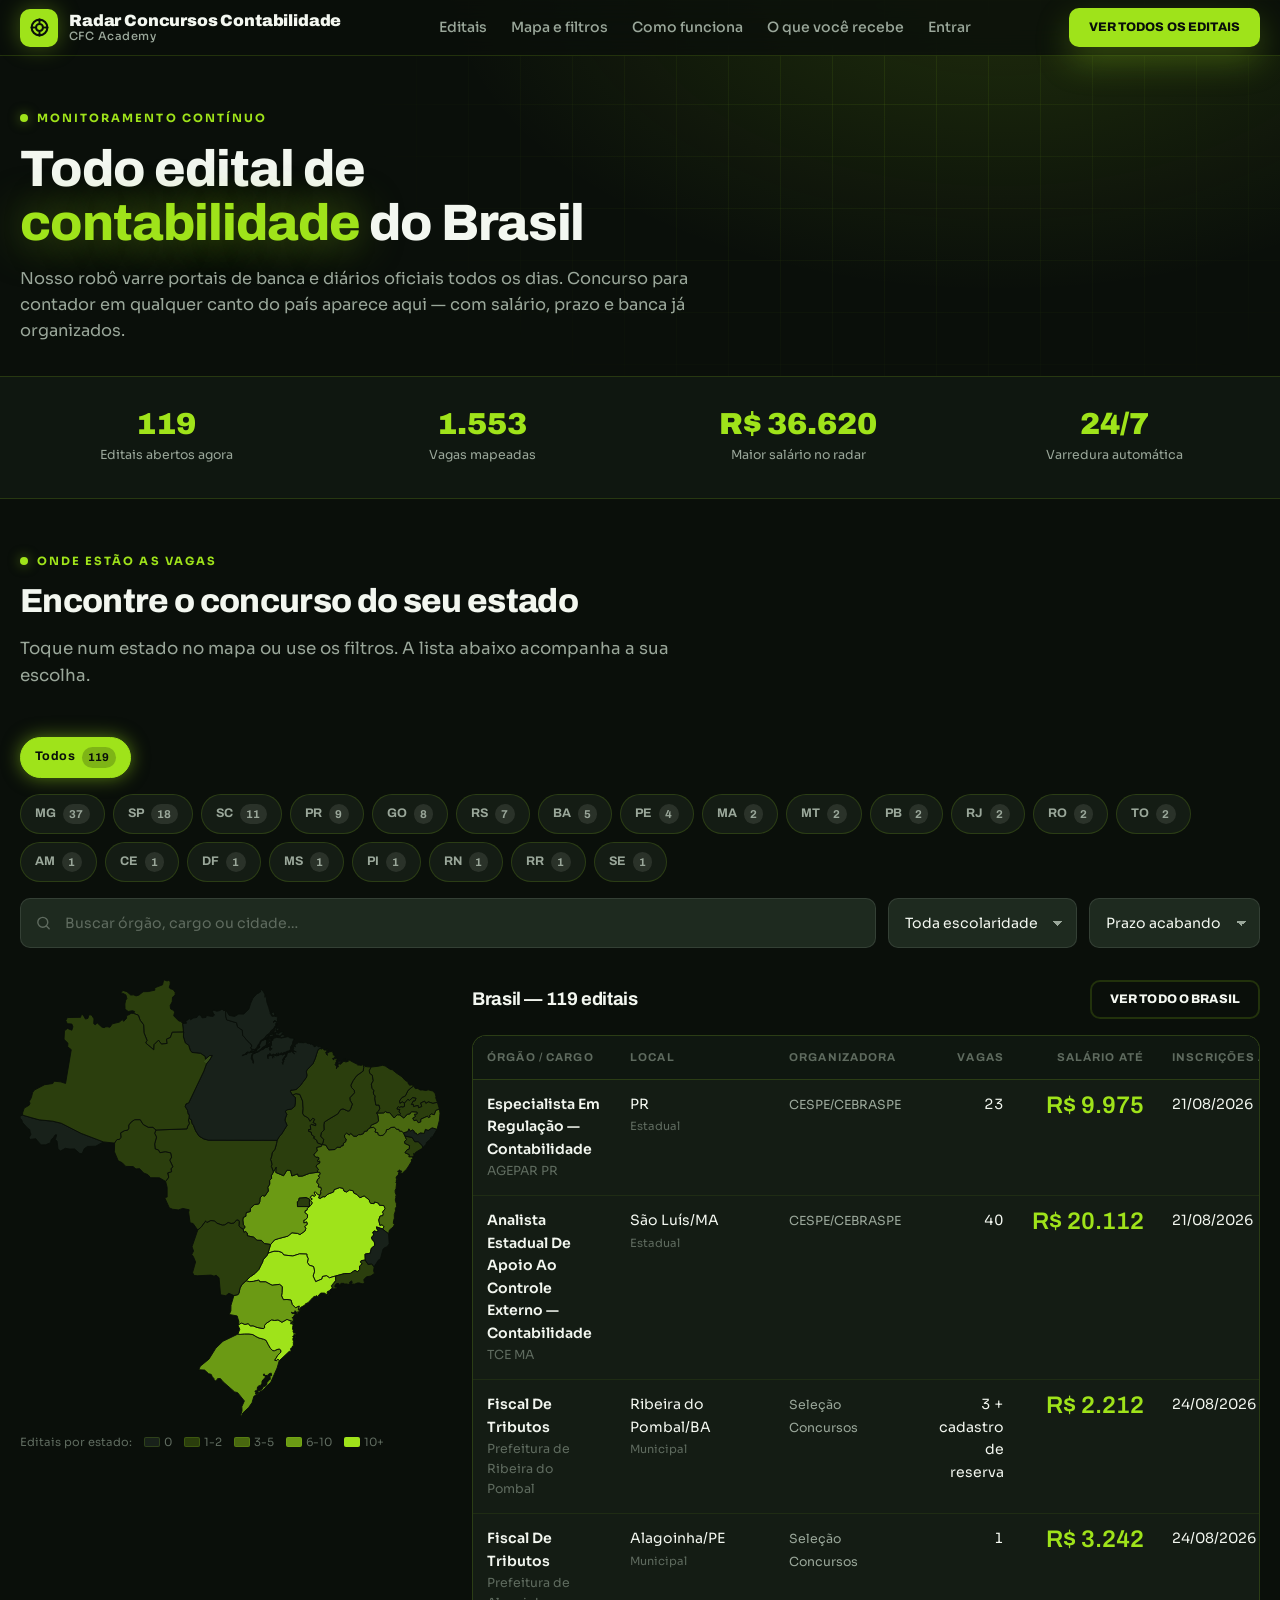
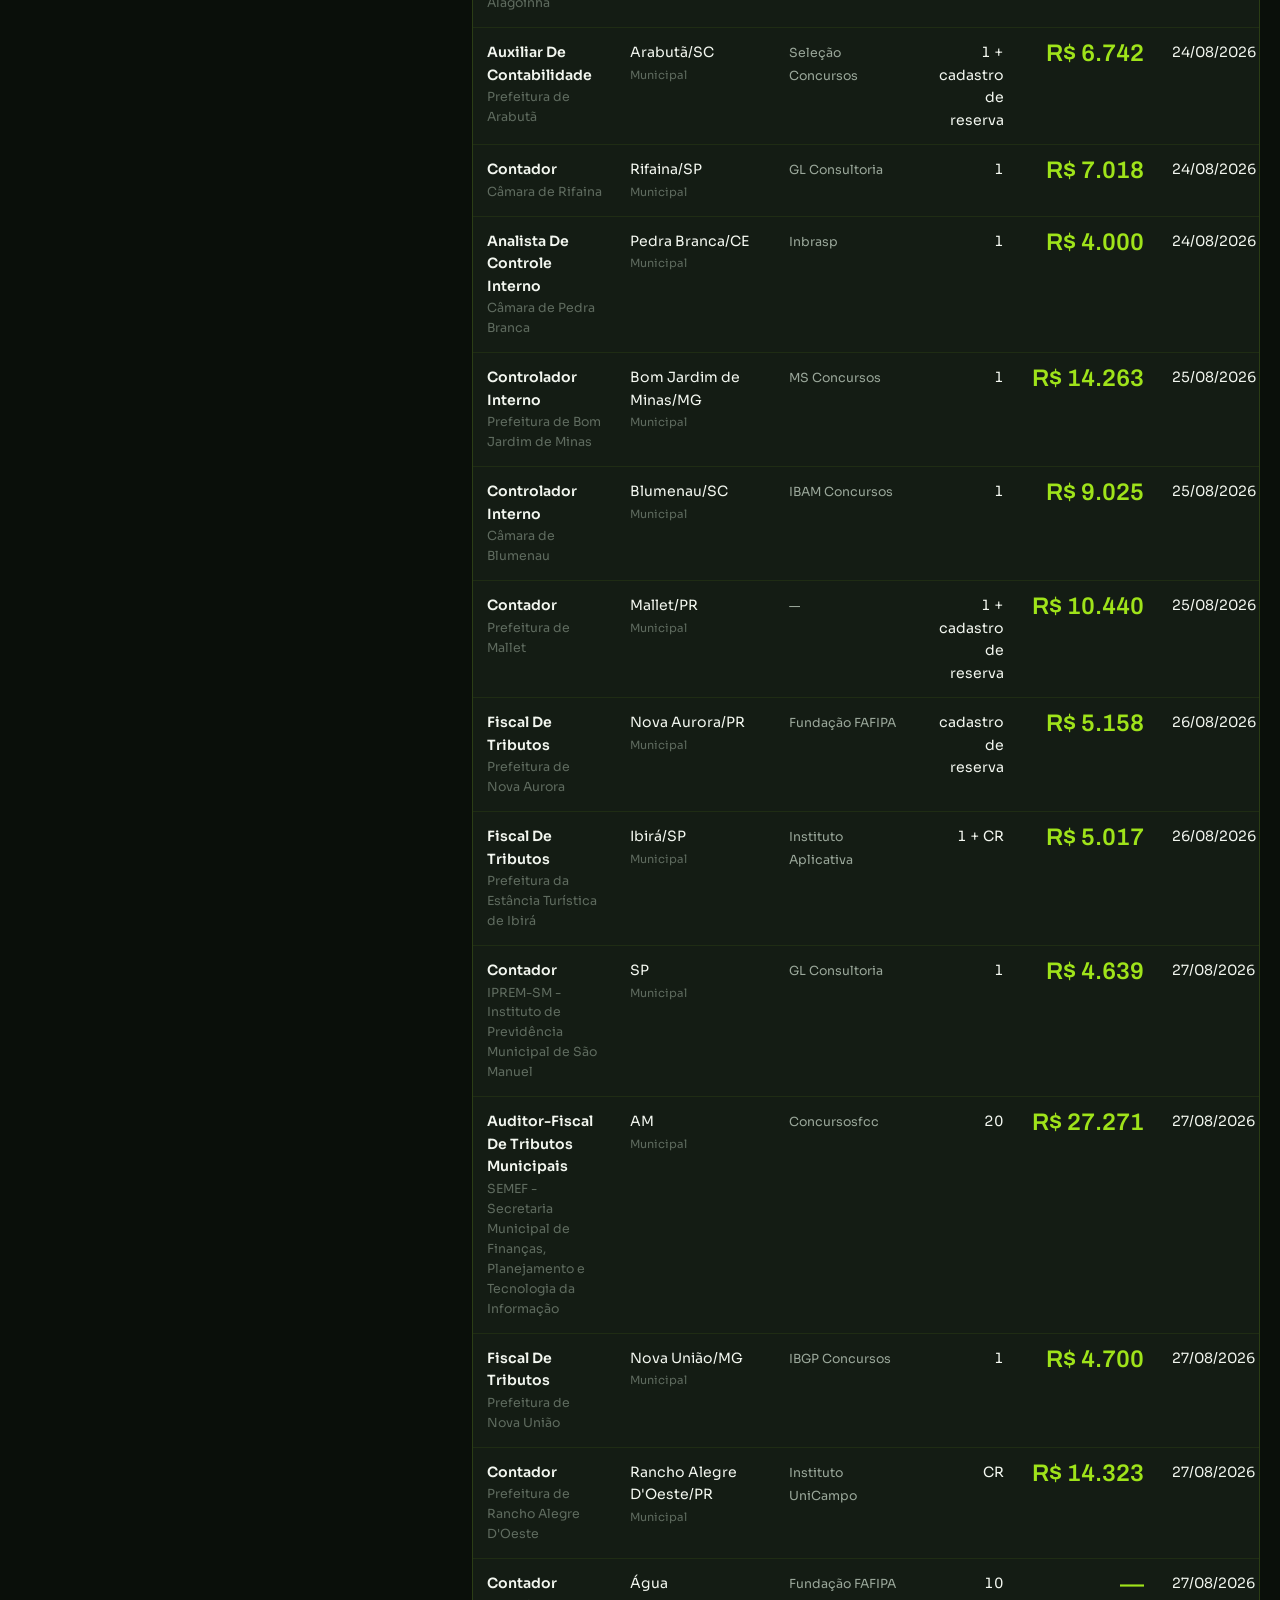
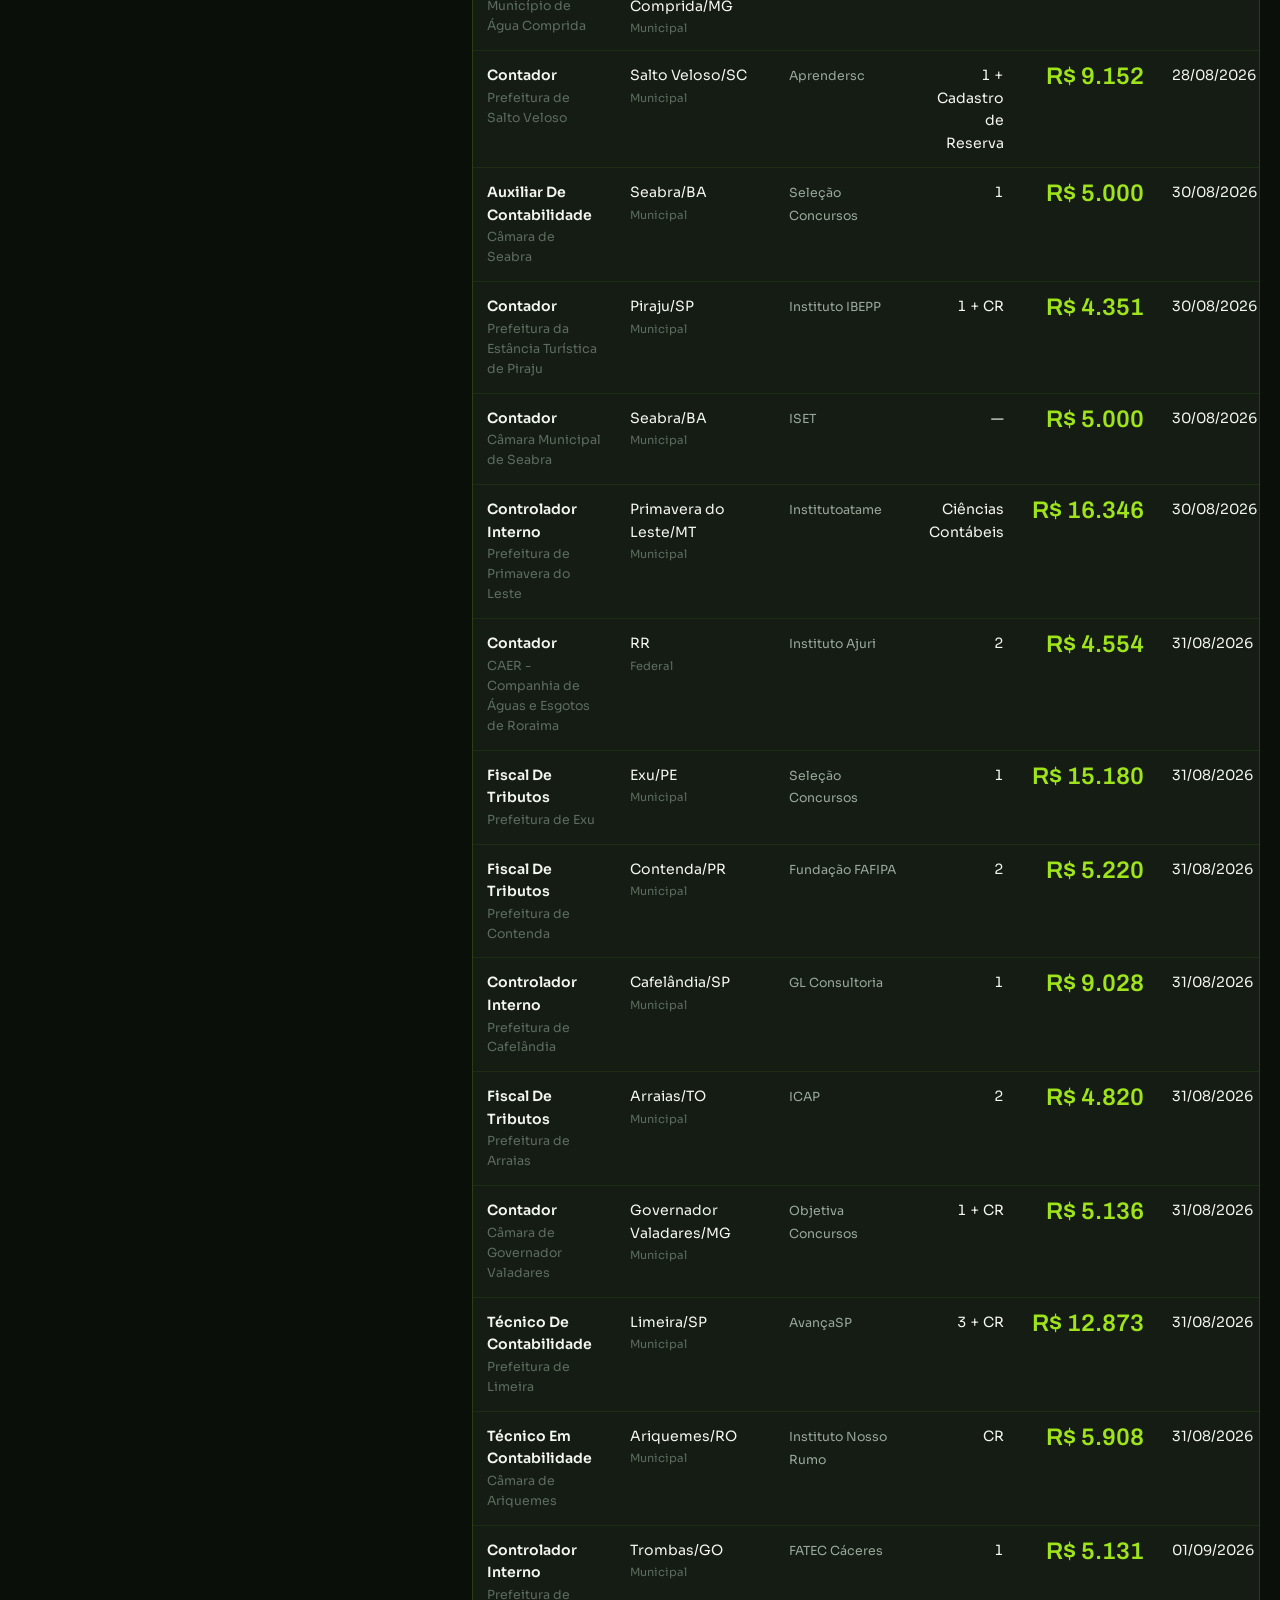
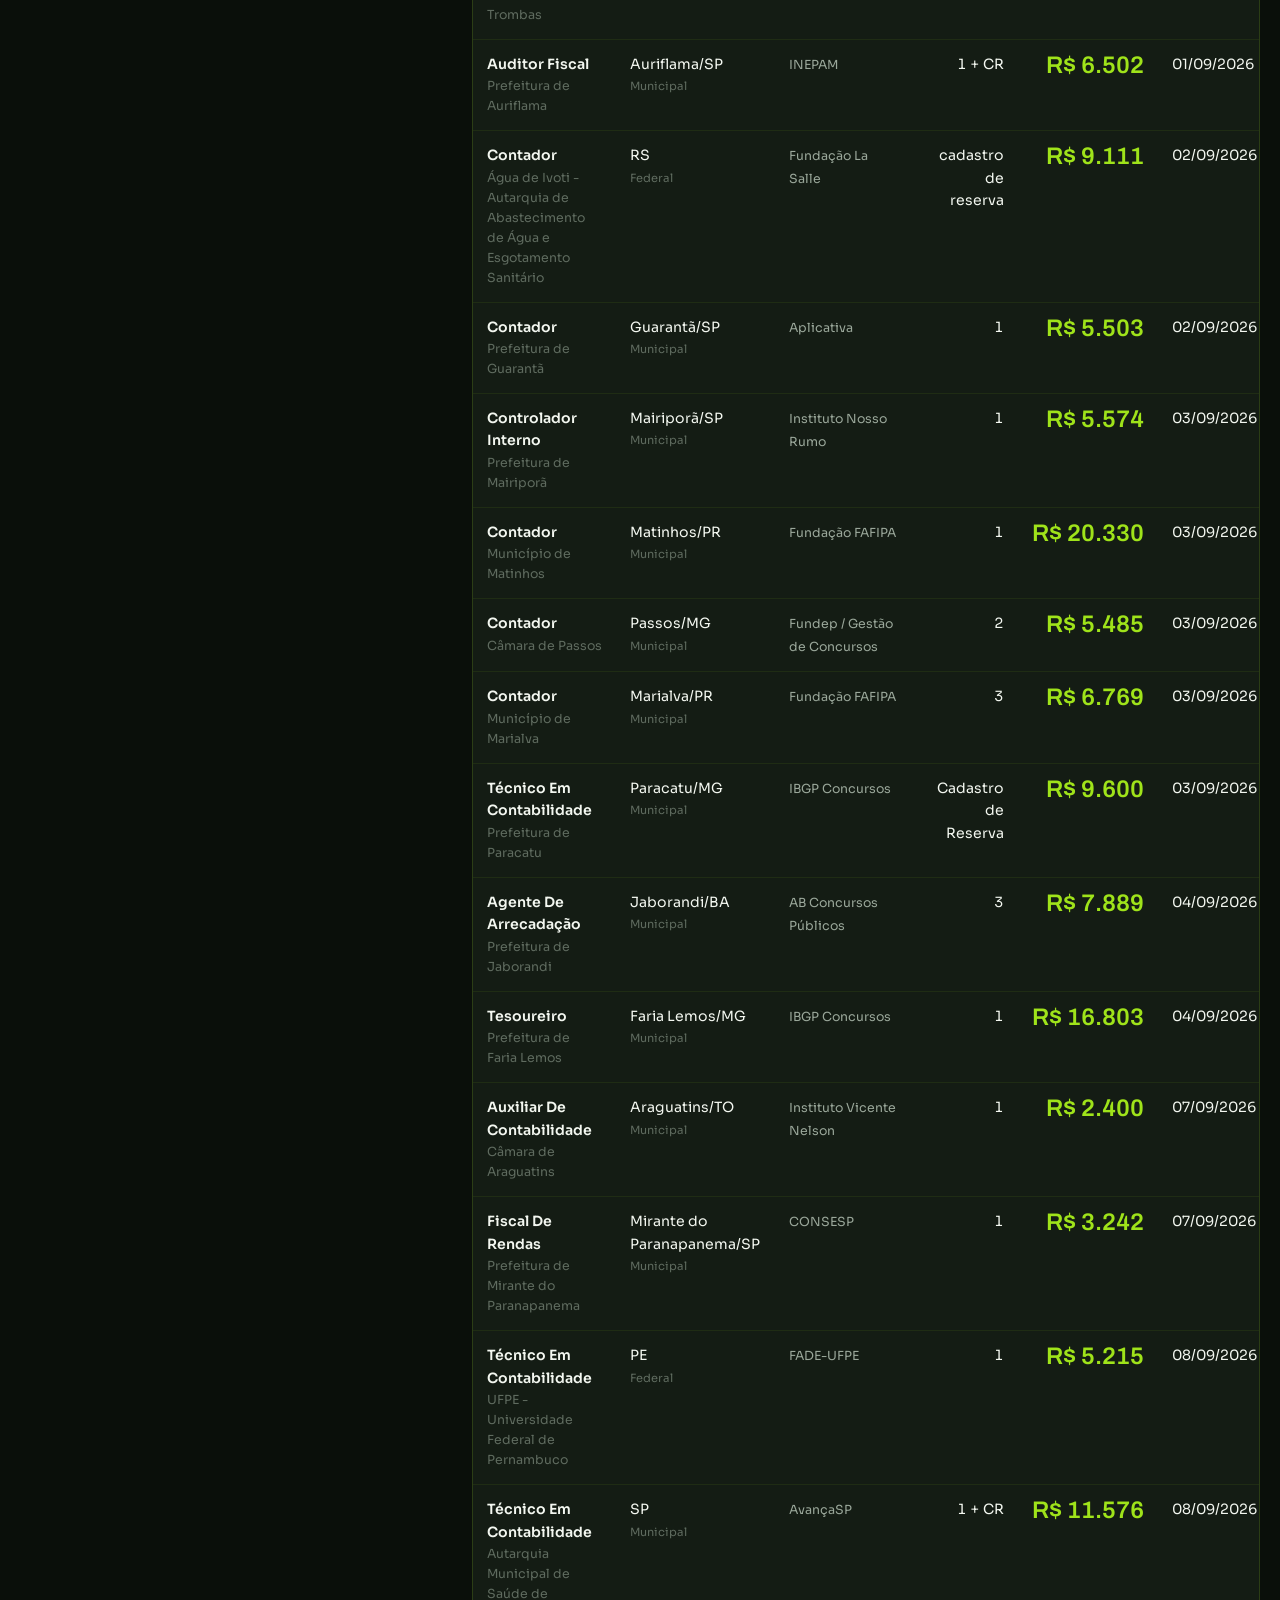
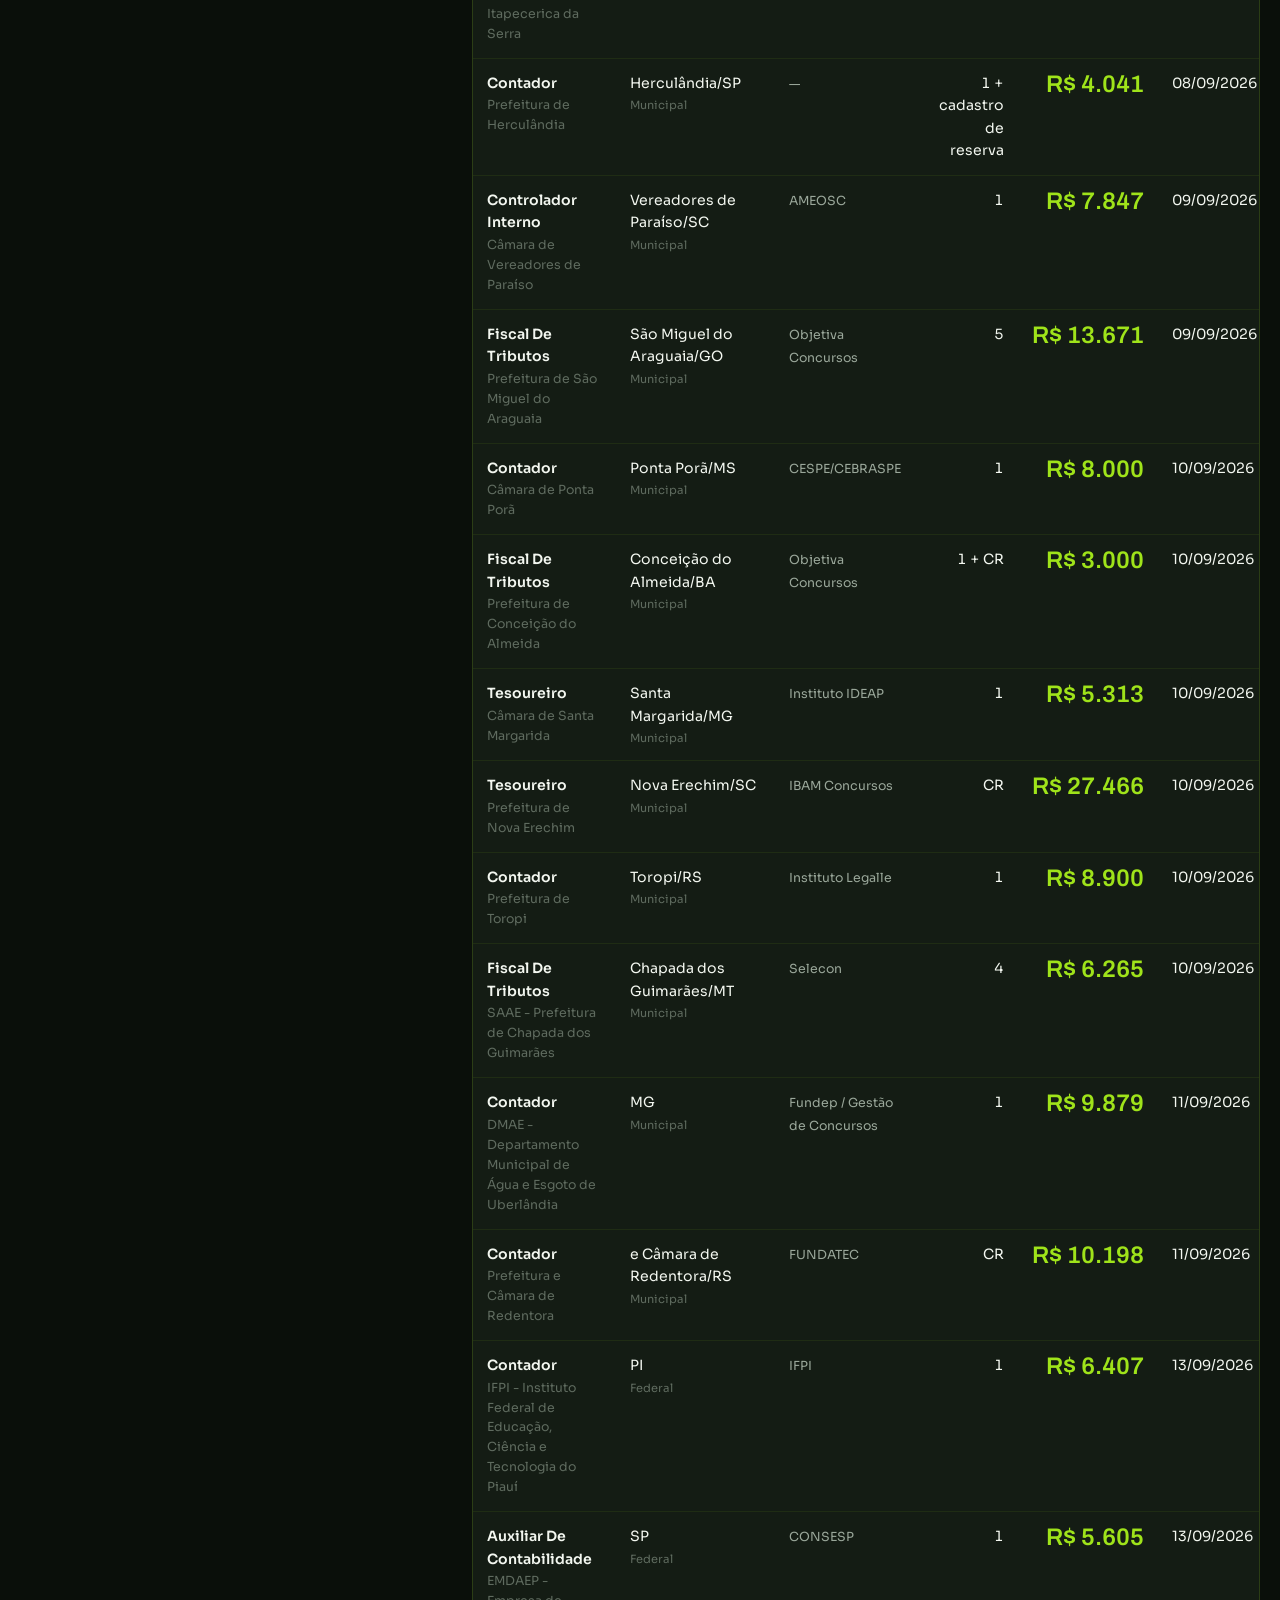
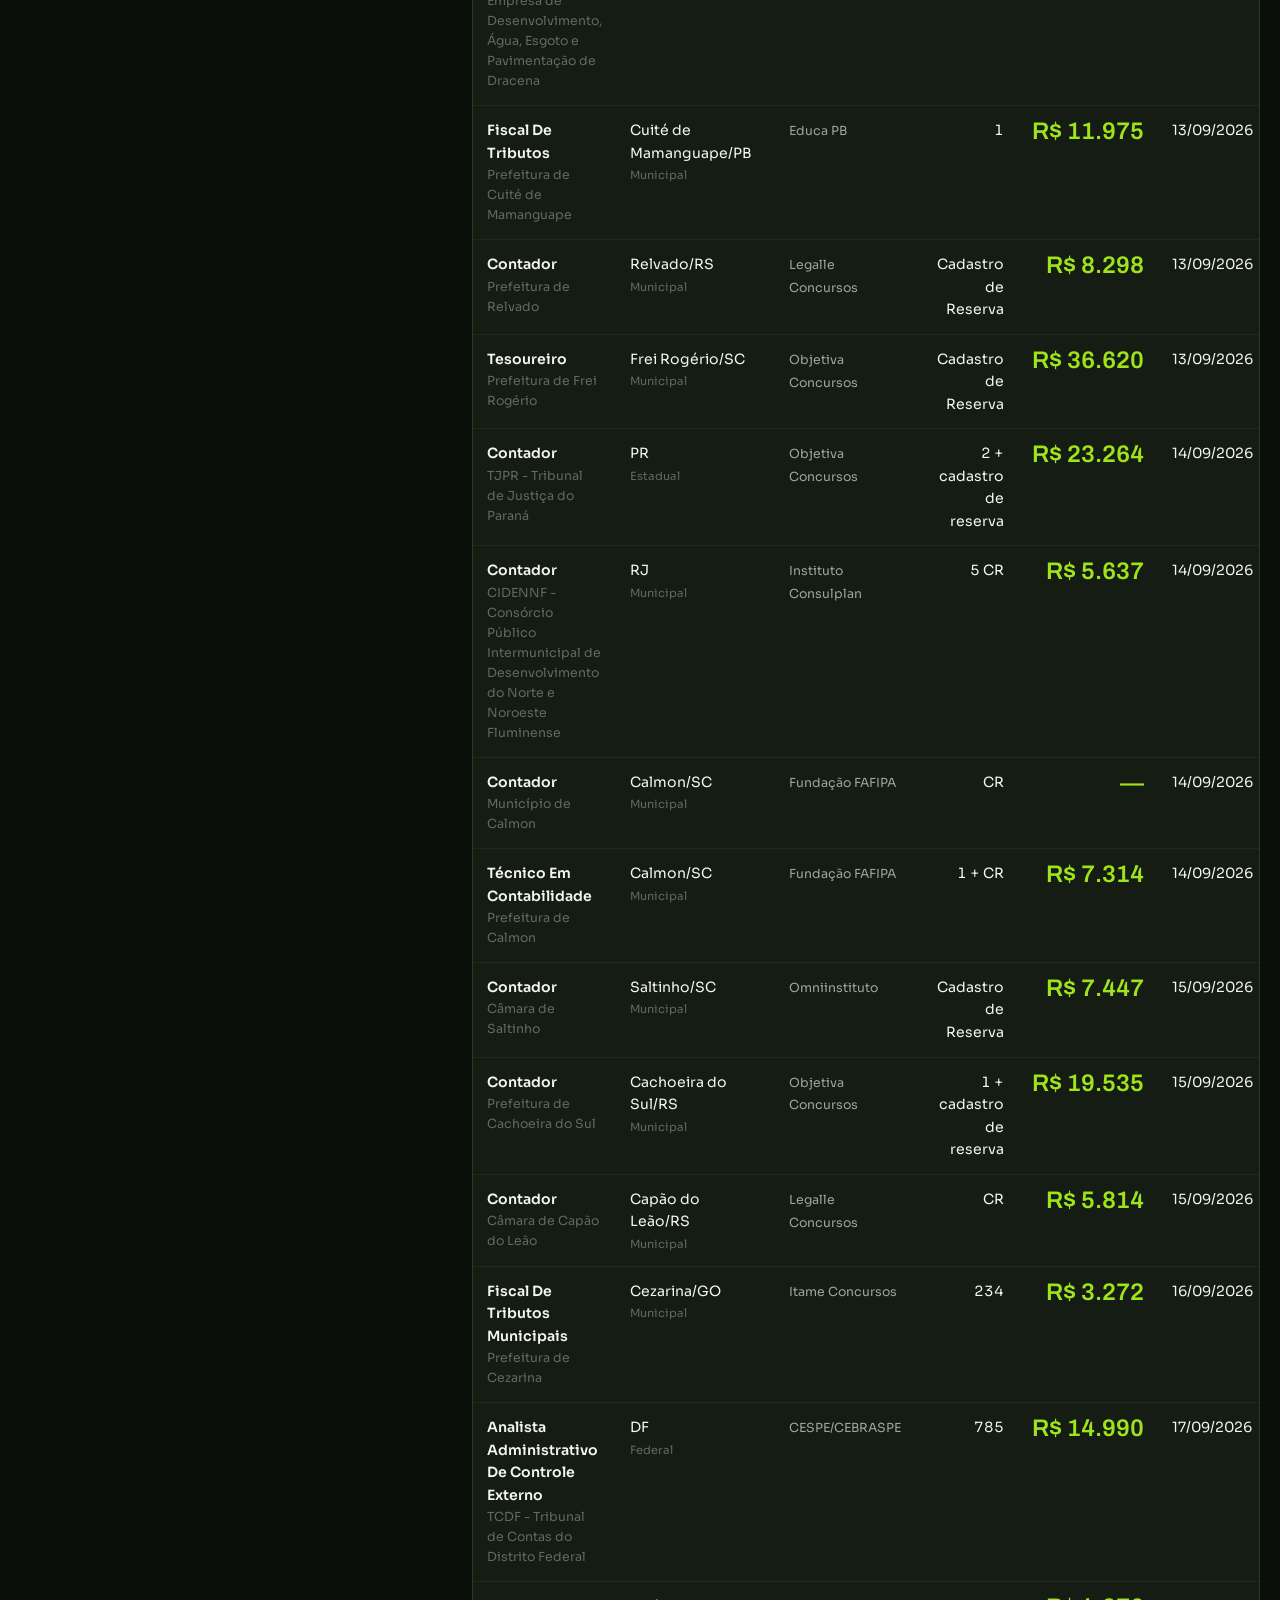
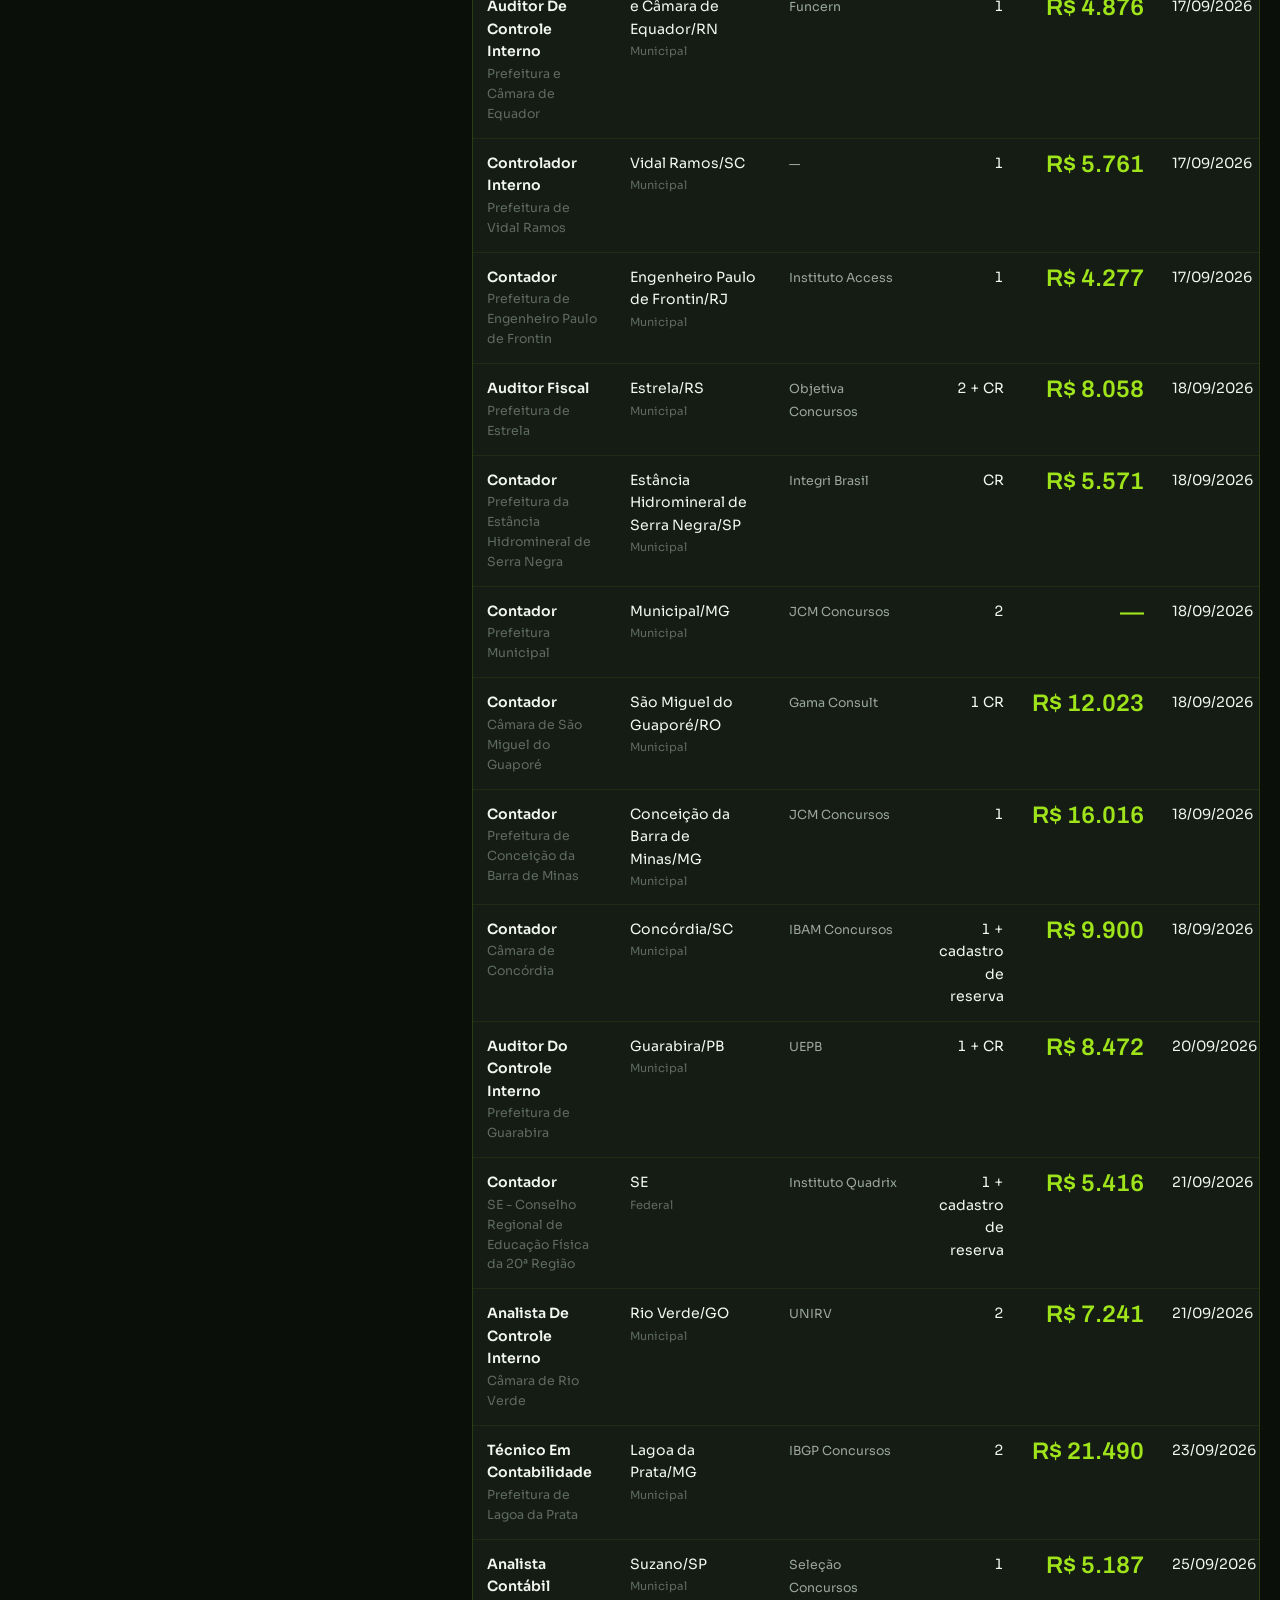
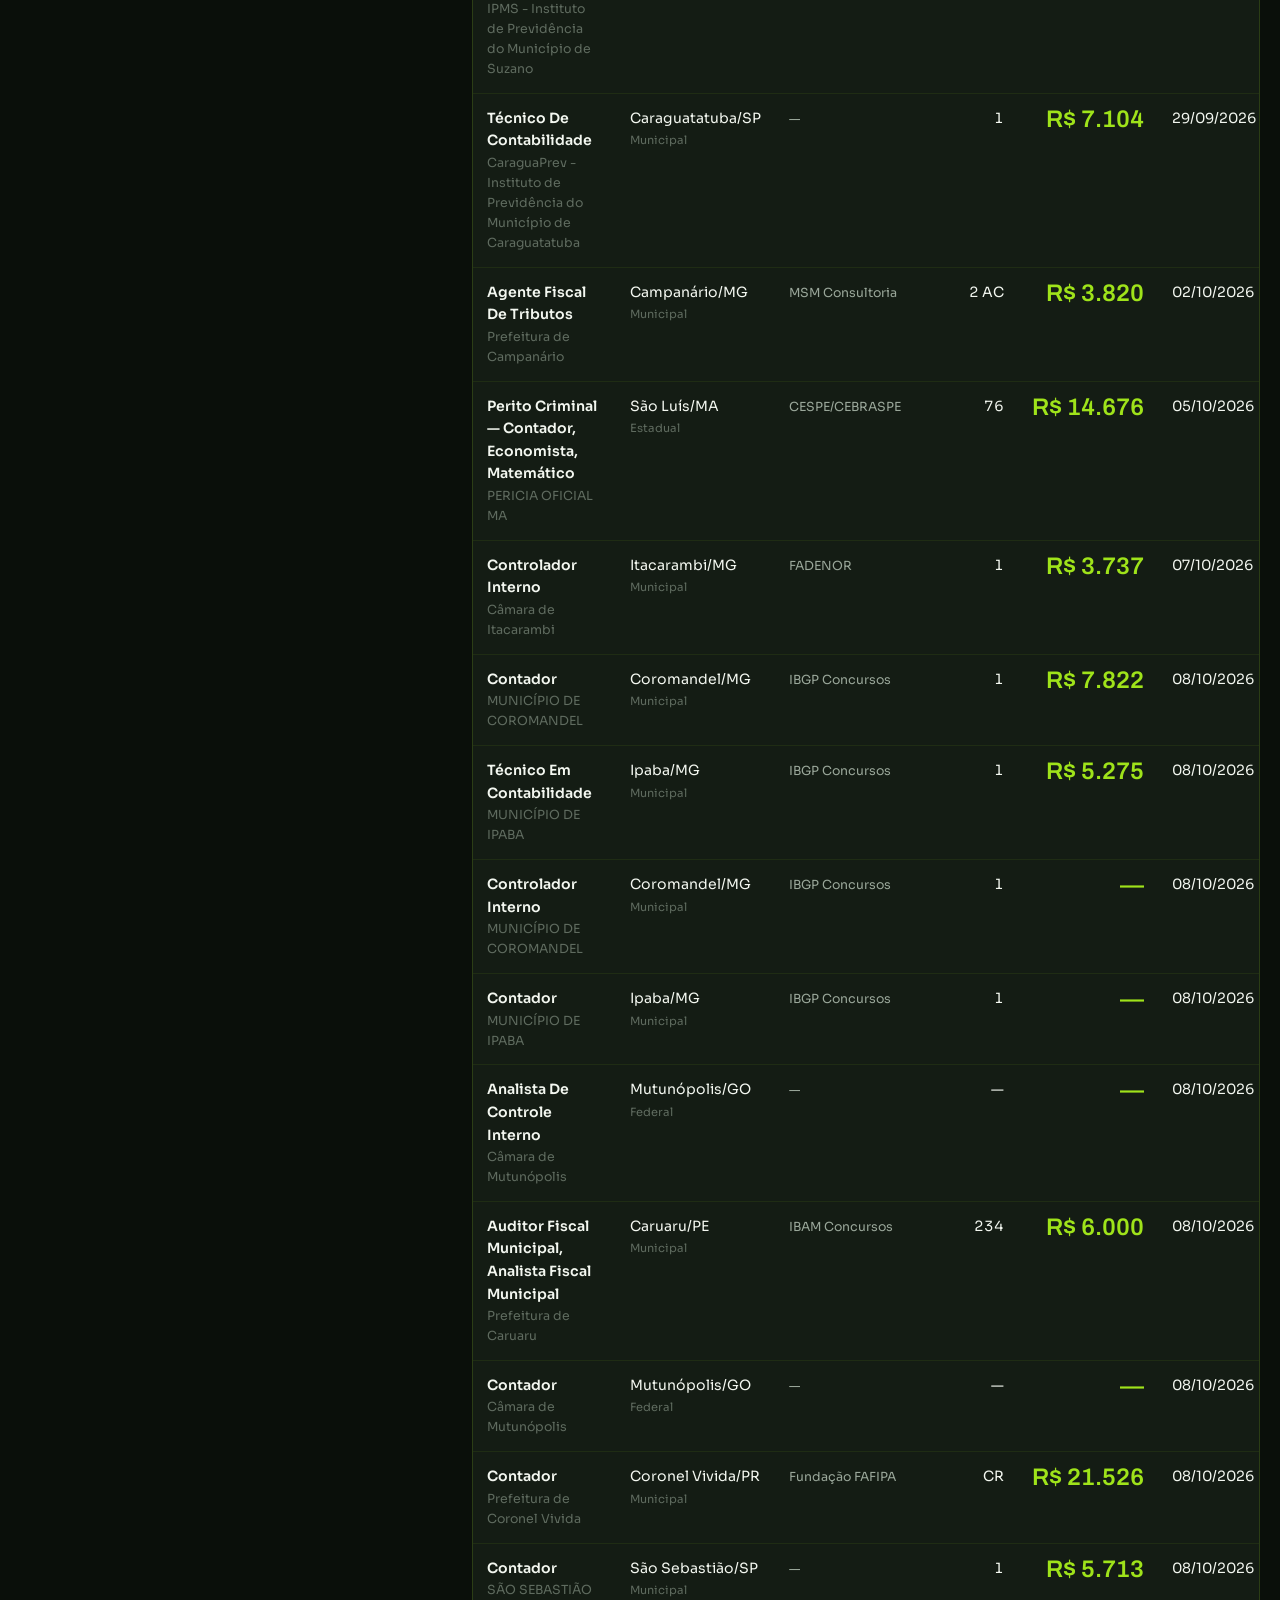
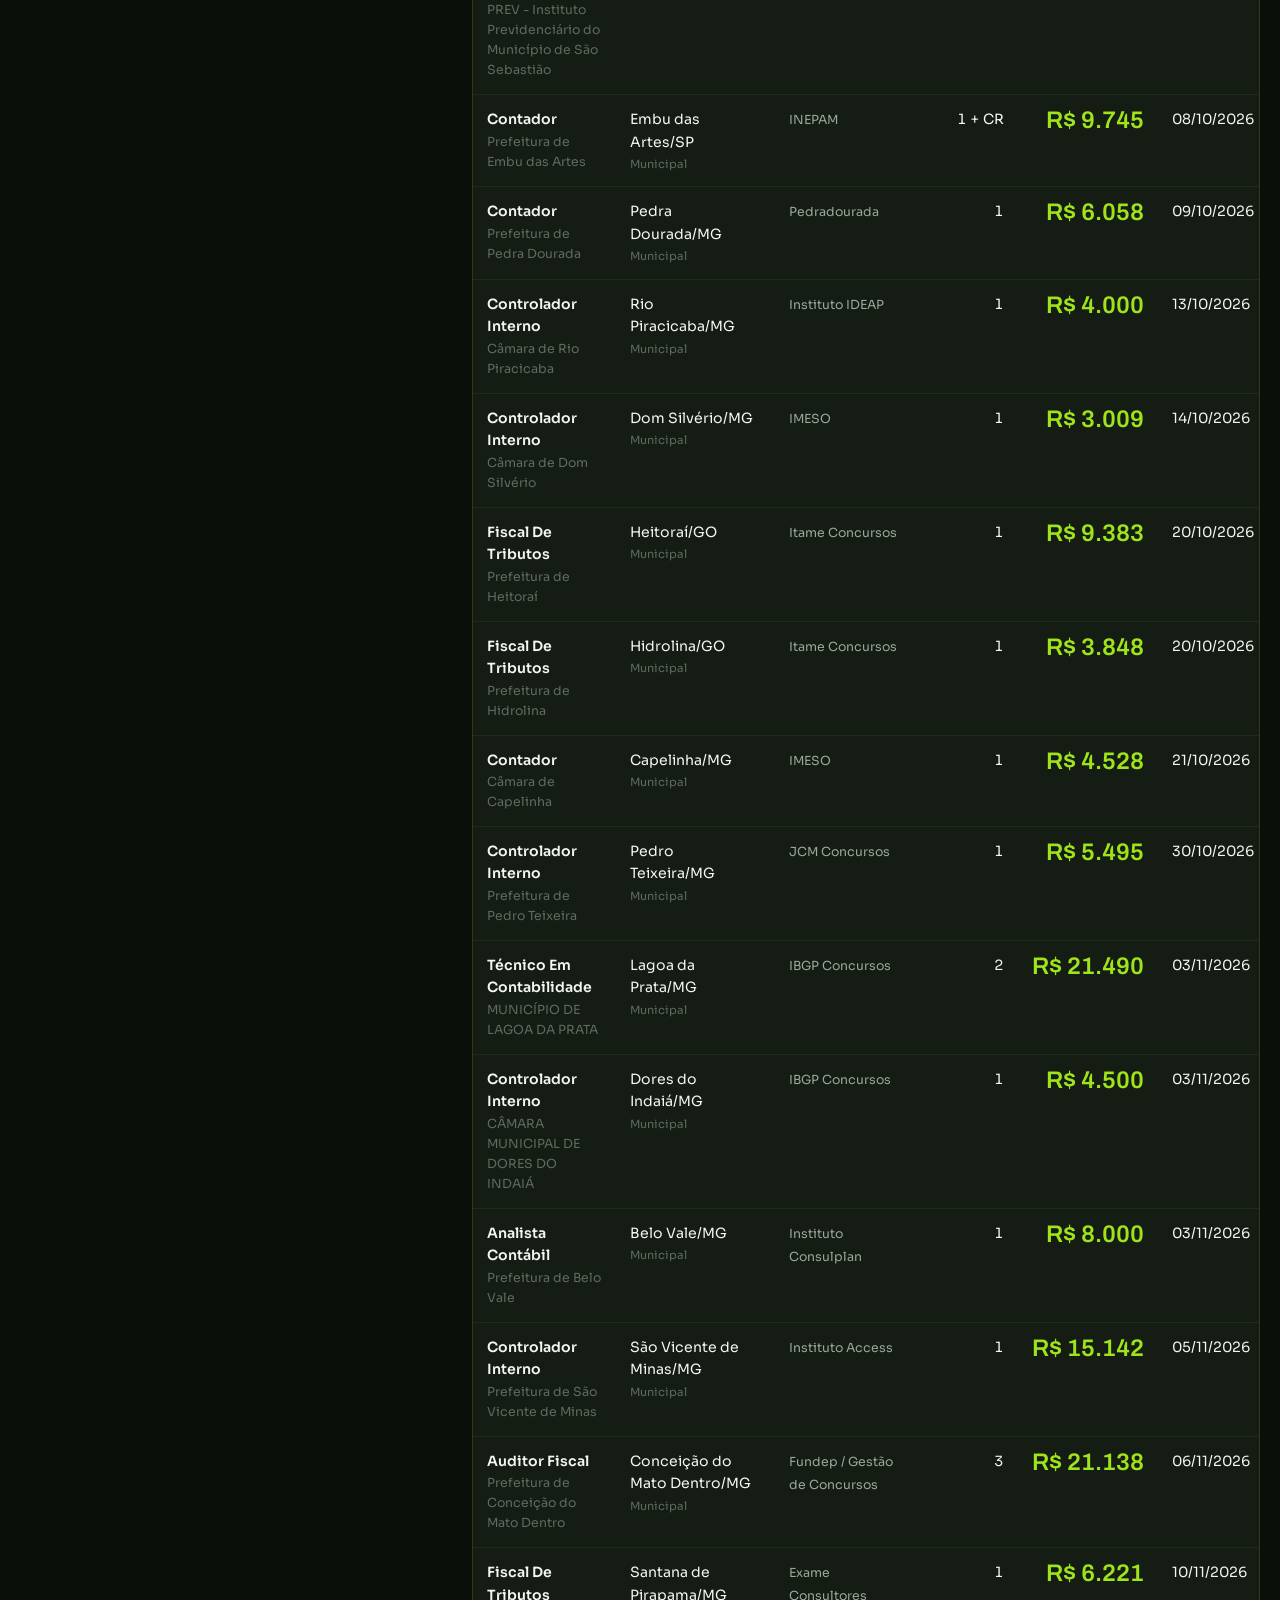
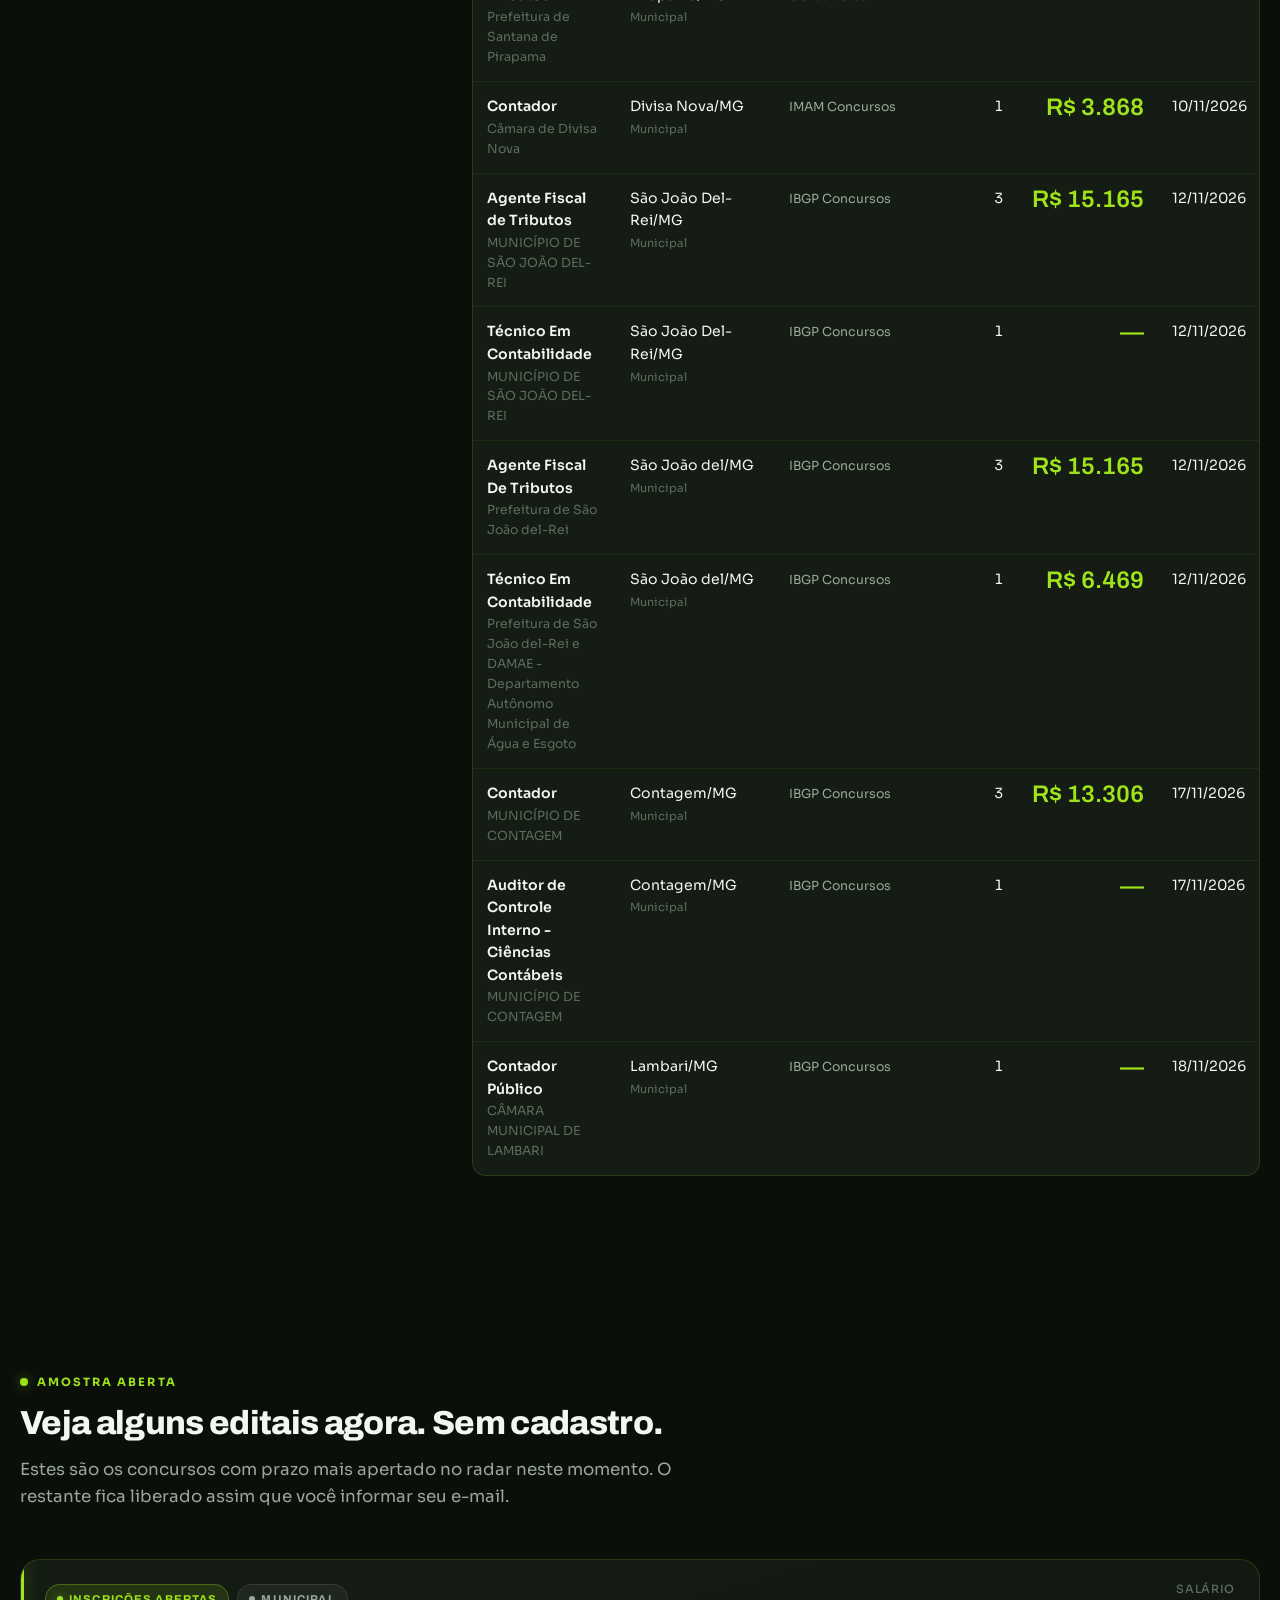
==== index.html @ 22628f86 "revert: volta ao mapa plano O 3D não ficou bom. Duas tentativas — mapa inclinado com hastes, depois " ====
<!DOCTYPE html>
<html lang="pt-BR">
<head>
<meta charset="UTF-8" />
<meta name="viewport" content="width=device-width, initial-scale=1.0, viewport-fit=cover" />
<meta name="theme-color" content="#0a0f0a" />
<title>Radar Concursos Contabilidade · CFC Academy — Todo concurso de contabilidade do Brasil, em um lugar</title>
<meta name="description" content="A plataforma que varre diários oficiais e portais de banca 24 horas por dia e reúne todo edital de concurso público para contadores do Brasil. Salário, prazo e banca em um só painel." />

<link rel="preconnect" href="https://fonts.googleapis.com">
<link rel="preconnect" href="https://fonts.gstatic.com" crossorigin>
<link href="https://fonts.googleapis.com/css2?family=Sora:wght@400;500;600;700;800&family=Archivo:wght@600;700;800;900&family=JetBrains+Mono:wght@400;500&display=swap" rel="stylesheet">

<link rel="stylesheet" href="css/tokens.css">
<link rel="stylesheet" href="css/base.css">
<link rel="stylesheet" href="css/app.css">
</head>
<body>

<a href="#explorar" class="skip-link">Pular para o mapa e filtros</a>

<!-- ============================================================
     TOPBAR
     ============================================================ -->
<!-- Faixa de aviso sobre procedência. NÃO remover à mão: o js/demo.js a
     esconde sozinha quando o acervo é captura real (é o caso hoje) e a
     traz de volta se algum dia entrarem dados sem procedência. -->
<div class="faixa-demo" id="faixa-demo" role="status">
  <b>Aviso</b>
  <span>Parte dos editais desta página ainda não tem procedência confirmada. Confira sempre no edital oficial antes de se inscrever.</span>
</div>

<header class="topbar">
  <div class="topbar-inner">
    <a href="index.html" class="marca" aria-label="CFC Academy — Radar Concursos Contabilidade">
      <span class="mk" aria-hidden="true">
        <svg viewBox="0 0 24 24" fill="none" stroke="currentColor" stroke-width="2.4" stroke-linecap="round" stroke-linejoin="round">
          <circle cx="12" cy="12" r="9"/><circle cx="12" cy="12" r="4"/><path d="M12 3v3M12 18v3M3 12h3M18 12h3"/>
        </svg>
      </span>
      <span class="txt">Radar Concursos Contabilidade<small>CFC Academy</small></span>
    </a>

    <nav class="nav" id="nav" aria-label="Navegação principal">
      <a href="#amostra">Editais</a>
      <a href="#explorar">Mapa e filtros</a>
      <a href="#como">Como funciona</a>
      <a href="#planos">O que você recebe</a>
      <a href="login.html">Entrar</a>
    </nav>

    <div style="display:flex;align-items:center;gap:12px">
      <a href="cadastro.html" class="btn btn-lima btn-sm" id="cta-topo">Ver todos os editais</a>
      <button class="menu-btn" id="menu-btn" aria-label="Abrir menu" aria-expanded="false" aria-controls="nav">
        <svg viewBox="0 0 24 24" fill="none" stroke-width="2" stroke-linecap="round"><path d="M4 7h16M4 12h16M4 17h16"/></svg>
      </button>
    </div>
  </div>
</header>

<!-- ============================================================
     HERO — compacto, para o mapa e os filtros aparecerem cedo.
     No mobile o hero antigo empurrava o conteúdo útil para baixo
     da dobra; aqui ele apresenta a marca em duas linhas e sai da frente.
     ============================================================ -->
<section class="hero hero-compacto">
  <div class="container">
    <span class="eyebrow">Monitoramento contínuo</span>
    <h1>Todo edital de <span class="g">contabilidade</span> do Brasil</h1>
    <p class="lead">
      Nosso robô varre portais de banca e diários oficiais todos os dias.
      Concurso para contador em qualquer canto do país aparece aqui — com
      salário, prazo e banca já organizados.
    </p>
  </div>
</section>

<!-- ============================================================
     FAIXA DE NÚMEROS
     ============================================================ -->
<section class="strip">
  <div class="container">
    <div><div class="n num" id="s-abertos">0</div><div class="l">Editais abertos agora</div></div>
    <div><div class="n num" id="s-vagas">0</div><div class="l">Vagas mapeadas</div></div>
    <div><div class="n num" id="s-salario">R$ 0</div><div class="l">Maior salário no radar</div></div>
    <div><div class="n num">24/7</div><div class="l">Varredura automática</div></div>
  </div>
</section>

<!-- ============================================================
     AMOSTRA GRÁTIS + PAYWALL
     ============================================================ -->
<main>
  <!-- ============================================================
       FILTROS RÁPIDOS + MAPA
       Primeira coisa depois dos números: quem chega quer achar o
       concurso do SEU estado, não ler sobre a plataforma.
       ============================================================ -->
  <section class="blk blk-topo" id="explorar">
    <div class="container">
      <div class="blk-head">
        <span class="eyebrow">Onde estão as vagas</span>
        <h2>Encontre o concurso do seu estado</h2>
        <p>Toque num estado no mapa ou use os filtros. A lista abaixo acompanha a sua escolha.</p>
      </div>

      <div class="filtros-rapidos" role="group" aria-label="Filtrar por estado">
        <button class="chip-uf ativo" data-uf="">Todos<span class="cont" id="cont-todos">0</span></button>
        <div class="chips-ufs" id="chips-ufs"></div>
      </div>

      <div class="filtros-linha">
        <div class="busca-campo">
          <svg viewBox="0 0 24 24" fill="none" stroke-width="2" stroke-linecap="round"><circle cx="11" cy="11" r="7"/><path d="m20 20-3.5-3.5"/></svg>
          <input type="search" id="f-busca" class="campo" placeholder="Buscar órgão, cargo ou cidade…" aria-label="Buscar editais">
        </div>
        <select id="f-escolaridade" class="campo" aria-label="Escolaridade">
          <option value="">Toda escolaridade</option>
          <option value="superior">Superior</option>
          <option value="medio">Médio / Técnico</option>
        </select>
        <select id="f-ordem" class="campo" aria-label="Ordenar">
          <option value="prazo">Prazo acabando</option>
          <option value="salario">Maior salário</option>
        </select>
      </div>

  <!-- ============================================================
       MAPA INTERATIVO
       ============================================================ -->
      <div class="mapa-bloco">
        <div class="mapa-coluna">
          <div id="mapa-svg" aria-label="Mapa do Brasil por estado"></div>
          <div class="mapa-legenda">
            <span>Editais por estado:</span>
            <span class="escala"><i class="f0"></i> 0</span>
            <span class="escala"><i class="f1"></i> 1-2</span>
            <span class="escala"><i class="f2"></i> 3-5</span>
            <span class="escala"><i class="f3"></i> 6-10</span>
            <span class="escala"><i class="f4"></i> 10+</span>
          </div>
        </div>

        <div>
          <div class="mapa-cabeca">
            <h3 id="mapa-titulo">Brasil</h3>
            <button class="btn btn-ghost btn-sm" id="mapa-limpar" hidden>Ver todo o Brasil</button>
          </div>
          <div id="mapa-lista" aria-live="polite"></div>
        </div>
      </div>
    </div>
  </section>
    </div>
  </section>

  <section class="blk" id="amostra">
    <div class="container">
      <div class="blk-head">
        <span class="eyebrow">Amostra aberta</span>
        <h2>Veja alguns editais agora. Sem cadastro.</h2>
        <p>
          Estes são os concursos com prazo mais apertado no radar neste momento.
          O restante fica liberado assim que você informar seu e-mail.
        </p>
      </div>

      <!-- editais liberados -->
      <div class="lista" id="lista-gratis"></div>

      <!-- editais bloqueados + paywall -->
      <div class="trancado" id="trancado" style="margin-top:var(--s-4)">
        <div class="lista" id="lista-bloqueada" aria-hidden="true"></div>

        <div class="paywall">
          <div class="cadeado" aria-hidden="true">
            <svg viewBox="0 0 24 24" stroke-linecap="round" stroke-linejoin="round">
              <rect x="4" y="10" width="16" height="11" rx="2"/>
              <path d="M8 10V7a4 4 0 0 1 8 0v3"/>
            </svg>
          </div>
          <h3><span id="n-bloqueados">9</span> editais bloqueados</h3>
          <p>Informe seu e-mail para ver todos e acompanhar o que abrir daqui em diante.</p>

          <ul class="vantagens">
            <li>Todos os editais do Brasil, sem limite</li>
            <li>Filtros por estado, banca e salário</li>
            <li>Favoritos salvos neste navegador</li>
            <li>Alertas quando abrir concurso do seu perfil</li>
          </ul>

          <a href="cadastro.html" class="btn btn-lima">Ver todos os editais</a>
          <p class="micro">Já tem conta? <a href="login.html" style="color:var(--lima)">Entrar</a></p>
        </div>
      </div>
    </div>
  </section>

  <!-- ============================================================
       COMO FUNCIONA
       ============================================================ -->
  <section class="blk" id="como" style="background:var(--preto-2);border-block:1px solid var(--linha)">
    <div class="container">
      <div class="blk-head">
        <span class="eyebrow">O motor por trás</span>
        <h2>Você não procura. A plataforma encontra.</h2>
        <p>Três etapas rodando sem parar, para que nenhum edital de contabilidade passe despercebido.</p>
      </div>
      <div style="display:grid;grid-template-columns:repeat(auto-fit,minmax(260px,1fr));gap:var(--s-4)">
        <article class="card up" style="padding:var(--s-5)">
          <div class="mono" style="color:var(--lima);font-size:var(--t-xs);margin-bottom:var(--s-3)">01</div>
          <h3 style="margin-bottom:var(--s-3)">Varre as fontes</h3>
          <p style="color:var(--cinza);font-size:var(--t-sm)">Diários oficiais da União, dos estados e dos municípios, mais os portais das principais bancas — verificados várias vezes ao dia.</p>
        </article>
        <article class="card up" style="padding:var(--s-5)">
          <div class="mono" style="color:var(--lima);font-size:var(--t-xs);margin-bottom:var(--s-3)">02</div>
          <h3 style="margin-bottom:var(--s-3)">Filtra o que é seu</h3>
          <p style="color:var(--cinza);font-size:var(--t-sm)">Só entra no radar o que exige formação ou atuação contábil: contador, auditor, analista de controle, fiscal de tributos.</p>
        </article>
        <article class="card up" style="padding:var(--s-5)">
          <div class="mono" style="color:var(--lima);font-size:var(--t-xs);margin-bottom:var(--s-3)">03</div>
          <h3 style="margin-bottom:var(--s-3)">Organiza e avisa</h3>
          <p style="color:var(--cinza);font-size:var(--t-sm)">Salário, vagas, banca e prazo padronizados no mesmo formato. Você acompanha o que interessa e recebe aviso quando abrir.</p>
        </article>
      </div>
    </div>
  </section>

  <!-- ============================================================
       O QUE VOCÊ RECEBE
       ============================================================ -->
  <section class="blk" id="planos">
    <div class="container">
      <div class="blk-head">
        <span class="eyebrow">Conta gratuita</span>
        <h2>O que muda depois que você informa o e-mail</h2>
        <p>A conta é gratuita. Ela existe para personalizar o radar e avisar você na hora certa.</p>
      </div>

      <div class="planos-grid">
        <article class="card" style="padding:var(--s-6)">
          <span class="badge badge-neutro" style="margin-bottom:var(--s-4)">Sem cadastro</span>
          <h3 style="margin-bottom:var(--s-4)">Visitante</h3>
          <ul style="display:grid;gap:var(--s-3);color:var(--cinza);font-size:var(--t-sm)">
            <li>Consulta aos editais abertos</li>
            <li>Sem busca nem filtros</li>
            <li>Sem favoritos</li>
            <li>Sem alertas</li>
          </ul>
        </article>

        <article class="card" style="padding:var(--s-6);border-color:rgba(159,227,26,.34);background:linear-gradient(150deg,rgba(159,227,26,.1),var(--carvao) 60%)">
          <span class="badge badge-ok" style="margin-bottom:var(--s-4)">Grátis</span>
          <h3 style="margin-bottom:var(--s-4)">Com o acesso liberado</h3>
          <ul class="vantagens" style="max-width:none;margin-bottom:var(--s-5)">
            <li>Todos os editais do Brasil</li>
            <li>Busca por órgão, cargo, banca e cidade</li>
            <li>Filtros por estado, esfera e salário</li>
            <li>Favoritos salvos</li>
            <li>Agenda de provas</li>
            <li>Alertas do seu perfil <span style="color:var(--cinza-esc)">(em breve)</span></li>
          </ul>
          <a href="cadastro.html" class="btn btn-lima btn-block">Ver todos os editais</a>
        </article>
      </div>
    </div>
  </section>

  <!-- ============================================================
       CTA FINAL
       ============================================================ -->
  <section class="blk" style="padding-top:0">
    <div class="container">
      <div class="cta up">
        <span class="eyebrow">CFC Academy</span>
        <h2>Achar o edital é a parte fácil.</h2>
        <p>
          O radar mostra a oportunidade. Passar depende de método.
          Informe seu e-mail e comece acompanhando o que está aberto agora.
        </p>
        <a href="cadastro.html" class="btn btn-lima">Ver todos os editais</a>
      </div>
    </div>
  </section>
</main>

<!-- ============================================================
     RODAPÉ
     ============================================================ -->
<footer class="rodape">
  <div class="container">
    <div class="rodape-grid">
      <div>
        <a href="index.html" class="marca">
          <span class="mk" aria-hidden="true">
            <svg viewBox="0 0 24 24" fill="none" stroke="currentColor" stroke-width="2.4" stroke-linecap="round" stroke-linejoin="round">
              <circle cx="12" cy="12" r="9"/><circle cx="12" cy="12" r="4"/><path d="M12 3v3M12 18v3M3 12h3M18 12h3"/>
            </svg>
          </span>
          <span class="txt">Radar Concursos Contabilidade<small>CFC Academy</small></span>
        </a>
        <p class="sobre">O painel de concursos públicos da área contábil no Brasil. Atualizado automaticamente.</p>
      </div>
      <div>
        <h4>Plataforma</h4>
        <ul>
          <li><a href="#amostra">Editais</a></li>
          <li><a href="#como">Como funciona</a></li>
          <li><a href="cadastro.html">Ver todos os editais</a></li>
          <li><a href="login.html">Entrar</a></li>
        </ul>
      </div>
      <div>
        <h4>CFC Academy</h4>
        <ul>
          <li><a href="#">Curso de concursos</a></li>
          <li><a href="#">Comunidade</a></li>
          <li><a href="#">Contato</a></li>
        </ul>
      </div>
    </div>
    <div class="rodape-base">
      <span>© 2026 CFC Academy. Todos os direitos reservados.</span>
      <span>Os dados exibidos são informativos. Confirme sempre no edital oficial.</span>
    </div>
  </div>
</footer>

<script type="module" src="js/landing.js"></script>
<script type="module" src="js/demo.js"></script>
</body>
</html>
---- css/tokens.css ----
/* ============================================================
   CFC ACADEMY · RADAR DE EDITAIS
   Design System — camada 1: tokens
   ------------------------------------------------------------
   Identidade herdada das propriedades CFC Academy:
   landing-pages/cfc-questoes, cfc-express, quiz-cfc.
   Conceito desta plataforma: PAINEL DE MONITORAMENTO.
   Lima fosforescente sobre preto. Nada decorativo sem função.
   Ponto ÚNICO de calibração — não redefinir cor fora daqui.
   ============================================================ */

:root{
  /* ---------- superfícies ---------- */
  --preto:#0a0f0a;          /* fundo raiz (preto esverdeado CFC) */
  --preto-2:#0f1710;        /* elevação 1 — faixas, barras */
  --carvao:#141c14;         /* elevação 2 — cards, painéis */
  --carvao-2:#18211a;       /* elevação 3 — hover / aninhado */
  --carvao-3:#1e2a1f;       /* elevação 4 — inputs, chips */

  /* ---------- acento ---------- */
  --lima:#9FE31A;
  --lima-esc:#76A41C;
  --lima-claro:#B6EF4A;     /* hover sobre escuro */
  --lima-glow:rgba(159,227,26,.5);
  --lima-wash:rgba(159,227,26,.12);
  --lima-wash-2:rgba(159,227,26,.06);

  /* ---------- tinta ---------- */
  --branco:#F3F7F0;
  --cinza:#9aa79a;
  --cinza-esc:#5f6b5f;

  /* ---------- linhas ---------- */
  --linha:rgba(159,227,26,.16);
  --linha-fraca:rgba(159,227,26,.08);
  --linha-neutra:rgba(243,247,240,.10);

  /* ---------- semânticos ---------- *
     Regra: lima é reservado a "aberto/ativo". Os demais estados
     usam âmbar/vermelho/cinza para não competir com o acento. */
  --ok:#9FE31A;             /* inscrições abertas */
  --ok-wash:rgba(159,227,26,.12);
  --warn:#E3B341;           /* encerrando / previsto */
  --warn-wash:rgba(227,179,65,.14);
  --crit:#EF6A6A;           /* encerrado */
  --crit-wash:rgba(239,106,106,.13);
  --info:#5BC8E3;           /* banca definida / andamento */
  --info-wash:rgba(91,200,227,.13);

  /* ---------- tipografia ---------- */
  --display:'Archivo',ui-sans-serif,system-ui,sans-serif;
  --body:'Sora',ui-sans-serif,system-ui,-apple-system,sans-serif;
  --mono:'JetBrains Mono',ui-monospace,'Cascadia Mono',Consolas,monospace;

  /* escala tipográfica (fluida) */
  --t-hero:clamp(2.6rem,6vw,4.6rem);
  --t-h1:clamp(2rem,4vw,3rem);
  --t-h2:clamp(1.5rem,2.6vw,2.1rem);
  --t-h3:1.18rem;
  --t-body:1rem;
  --t-sm:.88rem;
  --t-xs:.78rem;
  --t-micro:.71rem;

  /* ---------- espaço ---------- */
  --s-1:4px;  --s-2:8px;  --s-3:12px; --s-4:16px;
  --s-5:24px; --s-6:32px; --s-7:48px; --s-8:64px; --s-9:96px;

  /* ---------- raio ---------- */
  --r-xs:6px; --r-sm:10px; --r:14px; --r-lg:20px; --r-pill:999px;

  /* ---------- sombra ---------- */
  --sombra-1:0 2px 8px rgba(0,0,0,.4);
  --sombra-2:0 12px 40px -12px rgba(0,0,0,.7);
  --sombra-3:0 40px 90px rgba(0,0,0,.55);
  --sombra-lima:0 14px 34px rgba(159,227,26,.28);

  /* ---------- layout ---------- */
  --max:1240px;
  --max-txt:720px;
  --topbar-h:56px;

  /* ---------- motion ---------- */
  --ease:cubic-bezier(.2,.8,.2,1);
  --dur-1:.18s; --dur-2:.28s; --dur-3:.6s;
}

/* Grid mesh — assinatura visual herdada da CFC.
   Usado como textura de fundo em heros e painéis. */
:root{
  --mesh:linear-gradient(var(--linha) 1px,transparent 1px),
         linear-gradient(90deg,var(--linha) 1px,transparent 1px);
  --mesh-size:52px 52px;
}

@media (prefers-reduced-motion:reduce){
  *,*::before,*::after{
    animation-duration:.01ms !important;
    animation-iteration-count:1 !important;
    transition-duration:.01ms !important;
    scroll-behavior:auto !important;
  }
}
---- css/base.css ----
/* ============================================================
   CFC ACADEMY · RADAR DE EDITAIS
   Design System — camada 2: reset, tipografia e primitivos
   ============================================================ */

*{margin:0;padding:0;box-sizing:border-box}
html{scroll-behavior:smooth;-webkit-text-size-adjust:100%}

body{
  font-family:var(--body);
  background:var(--preto);
  color:var(--branco);
  font-size:var(--t-body);
  line-height:1.6;
  -webkit-font-smoothing:antialiased;
  overflow-x:hidden;
  min-height:100vh;
}

a{text-decoration:none;color:inherit}
img,svg{max-width:100%;display:block}
button,input,select,textarea{font:inherit;color:inherit}
button{background:none;border:0;cursor:pointer}
ul,ol{list-style:none}

h1,h2,h3,h4{
  font-family:var(--display);
  font-weight:800;
  line-height:1.06;
  letter-spacing:-.02em;
}
h1{font-size:var(--t-h1)}
h2{font-size:var(--t-h2)}
h3{font-size:var(--t-h3);font-weight:700}

/* Numerais tabulares — essenciais num painel de dados:
   salários e datas precisam alinhar em coluna. */
.num{font-variant-numeric:tabular-nums;font-feature-settings:"tnum"}
.mono{font-family:var(--mono);font-variant-numeric:tabular-nums}

::selection{background:var(--lima);color:var(--preto)}

/* Foco visível e consistente — acessibilidade não-negociável
   num produto que as pessoas vão navegar por teclado. */
:focus-visible{
  outline:2px solid var(--lima);
  outline-offset:3px;
  border-radius:var(--r-xs);
}

/* ---------- layout ---------- */
.container{width:min(100% - 40px,var(--max));margin-inline:auto}
.container-txt{width:min(100% - 40px,var(--max-txt));margin-inline:auto}

/* ============================================================
   EYEBROW — assinatura CFC: ponto pulsante + caixa alta espaçada
   ============================================================ */
.eyebrow{
  display:inline-flex;align-items:center;gap:9px;
  font-size:var(--t-micro);font-weight:700;
  letter-spacing:.18em;text-transform:uppercase;
  color:var(--lima);
}
.eyebrow::before{
  content:"";width:8px;height:8px;border-radius:50%;
  background:var(--lima);box-shadow:0 0 12px var(--lima-glow);
  animation:blink 1.6s infinite;
}
.eyebrow.neutro{color:var(--cinza)}
.eyebrow.neutro::before{background:var(--cinza-esc);box-shadow:none;animation:none}

@keyframes blink{0%,100%{opacity:1}50%{opacity:.35}}

/* ============================================================
   BOTÕES
   ============================================================ */
.btn{
  display:inline-flex;align-items:center;justify-content:center;gap:10px;
  font-family:var(--display);font-weight:800;font-size:1rem;
  letter-spacing:.01em;text-transform:uppercase;text-align:center;
  padding:16px 30px;border-radius:12px;
  border:2px solid transparent;cursor:pointer;line-height:1.2;
  transition:transform var(--dur-2) var(--ease),
             box-shadow var(--dur-2),background var(--dur-2),
             border-color var(--dur-2),color var(--dur-2);
}
.btn-lima{background:var(--lima);color:var(--preto);box-shadow:var(--sombra-lima)}
.btn-lima:hover{transform:translateY(-3px);box-shadow:0 0 40px var(--lima-glow),0 18px 44px rgba(159,227,26,.4)}
.btn-ghost{background:transparent;color:var(--branco);border-color:var(--linha)}
.btn-ghost:hover{border-color:var(--lima);color:var(--lima);transform:translateY(-3px)}
.btn-sm{padding:10px 18px;font-size:var(--t-xs);border-radius:var(--r-sm)}
.btn-block{display:flex;width:100%}
.btn:disabled{opacity:.4;cursor:not-allowed;transform:none !important}

/* ============================================================
   CARD — painel base
   ============================================================ */
.card{
  background:linear-gradient(165deg,var(--carvao),var(--preto-2));
  border:1px solid var(--linha);
  border-radius:var(--r-lg);
  box-shadow:var(--sombra-2);
}

/* ============================================================
   BADGES DE STATUS
   Regra do sistema: lima SÓ para "aberto". Estados concorrentes
   usam âmbar/vermelho/azul para não diluir o acento da marca.
   ============================================================ */
.badge{
  display:inline-flex;align-items:center;gap:6px;
  font-family:var(--display);font-weight:700;
  font-size:var(--t-micro);letter-spacing:.1em;text-transform:uppercase;
  padding:5px 11px;border-radius:var(--r-pill);
  border:1px solid transparent;white-space:nowrap;
}
.badge::before{content:"";width:6px;height:6px;border-radius:50%;background:currentColor}
.badge-ok{color:var(--ok);background:var(--ok-wash);border-color:rgba(159,227,26,.3)}
.badge-ok::before{box-shadow:0 0 8px var(--lima-glow);animation:blink 1.8s infinite}
.badge-warn{color:var(--warn);background:var(--warn-wash);border-color:rgba(227,179,65,.3)}
.badge-crit{color:var(--crit);background:var(--crit-wash);border-color:rgba(239,106,106,.3)}
.badge-info{color:var(--info);background:var(--info-wash);border-color:rgba(91,200,227,.3)}
.badge-neutro{color:var(--cinza);background:rgba(243,247,240,.05);border-color:var(--linha-neutra)}

/* ============================================================
   CAMPOS
   ============================================================ */
.campo{
  width:100%;padding:13px 16px;
  background:var(--carvao-3);
  border:1px solid var(--linha-neutra);
  border-radius:var(--r-sm);
  color:var(--branco);font-size:var(--t-sm);
  transition:border-color var(--dur-1),box-shadow var(--dur-1);
}
.campo::placeholder{color:var(--cinza-esc)}
.campo:focus{outline:none;border-color:var(--lima);box-shadow:0 0 0 3px var(--lima-wash-2)}
select.campo{cursor:pointer;appearance:none;
  background-image:linear-gradient(45deg,transparent 50%,var(--cinza) 50%),
                   linear-gradient(135deg,var(--cinza) 50%,transparent 50%);
  background-position:calc(100% - 18px) 50%,calc(100% - 13px) 50%;
  background-size:5px 5px,5px 5px;background-repeat:no-repeat;
  padding-right:38px;
}

/* ============================================================
   CHIP — filtro ativo removível
   ============================================================ */
.chip{
  display:inline-flex;align-items:center;gap:8px;
  font-size:var(--t-xs);font-weight:600;
  padding:6px 8px 6px 13px;border-radius:var(--r-pill);
  background:var(--lima-wash);color:var(--lima);
  border:1px solid rgba(159,227,26,.28);
}
.chip button{
  display:grid;place-items:center;
  width:17px;height:17px;border-radius:50%;
  background:rgba(159,227,26,.2);color:var(--lima);
  font-size:.7rem;line-height:1;
  transition:background var(--dur-1);
}
.chip button:hover{background:var(--lima);color:var(--preto)}

/* ============================================================
   REVEAL ON SCROLL
   ============================================================ */
.up{
  opacity:0;transform:translateY(30px);
  transition:opacity var(--dur-3) ease,transform var(--dur-3) var(--ease);
}
.up.in{opacity:1;transform:none}

/* ============================================================
   UTILITÁRIOS
   ============================================================ */
.mesh{
  background-image:var(--mesh);
  background-size:var(--mesh-size);
}
.sr-only{
  position:absolute;width:1px;height:1px;padding:0;margin:-1px;
  overflow:hidden;clip:rect(0,0,0,0);white-space:nowrap;border:0;
}
.skip-link{
  position:absolute;top:-60px;left:16px;z-index:200;
  background:var(--lima);color:var(--preto);
  padding:12px 20px;border-radius:var(--r-sm);
  font-family:var(--display);font-weight:800;font-size:var(--t-xs);
  text-transform:uppercase;transition:top var(--dur-2) var(--ease);
}
.skip-link:focus{top:12px}
---- css/app.css ----
/* ============================================================
   CFC ACADEMY · RADAR DE EDITAIS
   Design System — camada 3: componentes da plataforma
   ============================================================ */

/* ============================================================
   TOPBAR — barra de status do robô de captura.
   Conceito: a plataforma se anuncia como MÁQUINA LIGADA.
   ============================================================ */
.topbar{
  position:fixed;top:0;left:0;right:0;z-index:90;
  height:var(--topbar-h);
  background:rgba(10,15,10,.82);
  backdrop-filter:blur(14px);-webkit-backdrop-filter:blur(14px);
  border-bottom:1px solid var(--linha);
}
.topbar-inner{
  height:100%;width:min(100% - 40px,var(--max));margin-inline:auto;
  display:flex;align-items:center;justify-content:space-between;gap:var(--s-5);
}

.marca{display:inline-flex;align-items:center;gap:11px}
.marca .mk{
  width:38px;height:38px;border-radius:10px;flex-shrink:0;
  background:var(--lima);color:var(--preto);
  display:grid;place-items:center;
  box-shadow:0 0 22px rgba(159,227,26,.35);
}
.marca .mk svg{width:21px;height:21px}
.marca .txt{font-family:var(--display);font-weight:900;font-size:1.02rem;letter-spacing:-.01em;line-height:1.1}
.marca .txt small{
  display:block;font-family:var(--body);font-weight:500;
  font-size:var(--t-micro);color:var(--cinza);letter-spacing:.04em;
}

.nav{display:flex;align-items:center;gap:var(--s-5)}
.nav a{
  font-size:var(--t-sm);font-weight:500;color:var(--cinza);
  padding:6px 0;position:relative;transition:color var(--dur-1);
}
.nav a::after{
  content:"";position:absolute;left:0;right:0;bottom:0;height:2px;
  background:var(--lima);transform:scaleX(0);transform-origin:left;
  transition:transform var(--dur-2) var(--ease);
}
.nav a:hover{color:var(--branco)}
.nav a:hover::after,.nav a[aria-current="page"]::after{transform:scaleX(1)}
.nav a[aria-current="page"]{color:var(--lima);font-weight:600}

/* pulso de captura ao vivo */
.pulso{
  display:inline-flex;align-items:center;gap:8px;
  font-size:var(--t-micro);font-weight:600;color:var(--cinza);
  letter-spacing:.04em;padding:6px 13px;
  border:1px solid var(--linha);border-radius:var(--r-pill);
  background:var(--lima-wash-2);
}
.pulso i{
  width:7px;height:7px;border-radius:50%;background:var(--lima);
  box-shadow:0 0 10px var(--lima-glow);animation:blink 1.5s infinite;
}
.pulso b{color:var(--lima);font-variant-numeric:tabular-nums}

.menu-btn{display:none;width:40px;height:40px;place-items:center;border-radius:var(--r-sm);border:1px solid var(--linha)}
.menu-btn svg{width:20px;height:20px;stroke:var(--branco)}

/* ============================================================
   FAIXA DE DEMONSTRAÇÃO
   Enquanto os editais forem exemplos, isto precisa estar visível.
   Alguém pode planejar meses de estudo com base numa data — dado
   inventado com aparência de oficial engana de verdade.
   Remover quando o conteúdo for 100% real e revisado.
   ============================================================ */
.faixa-demo{
  position:fixed;top:var(--topbar-h);left:0;right:0;z-index:80;
  display:flex;align-items:center;justify-content:center;gap:10px;
  flex-wrap:wrap;text-align:center;
  padding:10px 20px;
  background:var(--warn);color:#1a1400;
  font-size:var(--t-xs);font-weight:600;
  border-bottom:1px solid rgba(0,0,0,.2);
}
.faixa-demo b{font-family:var(--display);font-weight:800;text-transform:uppercase;letter-spacing:.06em}

/* Empurra o conteúdo para a faixa não cobrir nada. */
body.tem-demo .hero{padding-top:calc(var(--topbar-h) + var(--faixa-demo-h,42px) + var(--s-8))}
/* O hero compacto tem padding próprio e mais específico; sem repetir a
   regra aqui, a faixa de demonstração cobria o título no celular. */
body.tem-demo .hero-compacto{
  padding-top:calc(var(--topbar-h) + var(--faixa-demo-h,42px) + var(--s-6));
}
/* Âncoras (#explorar, #amostra…) precisam descontar topbar + faixa. */
body.tem-demo :where([id]){
  scroll-margin-top:calc(var(--topbar-h) + var(--faixa-demo-h,42px) + 12px);
}
body.tem-demo .busca-wrap{top:calc(var(--topbar-h) + var(--faixa-demo-h,42px))}
body.tem-demo #painel{scroll-margin-top:calc(var(--topbar-h) + var(--faixa-demo-h,42px) + var(--busca-h,146px))}
body.tem-demo .boas-vindas{padding-top:calc(var(--topbar-h) + var(--faixa-demo-h,42px) + var(--s-6))}

/* ============================================================
   HERO — radar
   ============================================================ */
.hero{
  position:relative;overflow:hidden;
  padding:calc(var(--topbar-h) + var(--s-9)) 0 var(--s-9);
  background:radial-gradient(900px 520px at 78% -8%,rgba(159,227,26,.15),transparent 62%),var(--preto);
}
.hero::before{
  content:"";position:absolute;inset:0;
  background-image:var(--mesh);background-size:var(--mesh-size);
  mask-image:radial-gradient(720px 520px at 70% 18%,#000,transparent 76%);
  -webkit-mask-image:radial-gradient(720px 520px at 70% 18%,#000,transparent 76%);
  opacity:.55;pointer-events:none;
}
.hero .container{position:relative;z-index:1}
.hero-grid{display:grid;grid-template-columns:1.05fr .95fr;gap:var(--s-8);align-items:center}
.hero h1{font-size:var(--t-hero);margin:var(--s-5) 0}
.hero h1 .g{color:var(--lima);text-shadow:0 0 44px var(--lima-glow)}
.hero .lead{font-size:1.14rem;color:var(--cinza);max-width:540px;margin-bottom:var(--s-6)}
.hero .lead b{color:var(--branco);font-weight:600}
.hero .acoes{display:flex;gap:var(--s-3);flex-wrap:wrap}
.hero .micro{
  margin-top:var(--s-5);font-size:var(--t-sm);color:var(--cinza-esc);
  display:flex;align-items:center;gap:8px;
}
.hero .micro::before{content:"✓";color:var(--lima);font-weight:800}

/* ---------- painel de varredura (mock do robô) ---------- */
.scanner{
  position:relative;overflow:hidden;
  background:linear-gradient(160deg,var(--carvao),var(--preto-2));
  border:1px solid var(--linha);border-radius:22px;
  padding:var(--s-5);box-shadow:var(--sombra-3),inset 0 1px 0 rgba(255,255,255,.03);
}
.scanner::before{
  content:"";position:absolute;top:-40%;right:-20%;
  width:320px;height:320px;border-radius:50%;
  background:radial-gradient(circle,var(--lima-glow),transparent 66%);
  opacity:.22;filter:blur(22px);pointer-events:none;
}
/* linha de varredura que atravessa o painel */
.scanner::after{
  content:"";position:absolute;left:0;right:0;height:2px;
  background:linear-gradient(90deg,transparent,var(--lima),transparent);
  box-shadow:0 0 18px var(--lima-glow);
  animation:varrer 3.8s var(--ease) infinite;pointer-events:none;
}
@keyframes varrer{
  0%{top:0;opacity:0}
  12%{opacity:1}
  88%{opacity:1}
  100%{top:100%;opacity:0}
}
.scanner-top{
  position:relative;display:flex;align-items:center;justify-content:space-between;
  padding-bottom:var(--s-4);margin-bottom:var(--s-4);
  border-bottom:1px solid var(--linha);
}
.scanner-top .rot{
  font-size:var(--t-micro);text-transform:uppercase;letter-spacing:.14em;
  color:var(--cinza);font-weight:700;
}
.scanner-feed{position:relative;display:grid;gap:2px}
.feed-item{
  display:grid;grid-template-columns:auto 1fr auto;align-items:center;gap:var(--s-3);
  padding:11px 0;border-top:1px solid rgba(255,255,255,.05);
  font-size:var(--t-sm);
  animation:entra .5s var(--ease) both;
}
.feed-item:first-child{border-top:0}
@keyframes entra{from{opacity:0;transform:translateY(-6px)}to{opacity:1;transform:none}}
.feed-item .dot{width:7px;height:7px;border-radius:50%;background:var(--lima);box-shadow:0 0 8px var(--lima-glow)}
.feed-item .org{color:var(--branco);font-weight:500;overflow:hidden;text-overflow:ellipsis;white-space:nowrap}
.feed-item .org span{display:block;font-size:var(--t-micro);color:var(--cinza-esc);font-weight:400}
.feed-item .hora{font-family:var(--mono);font-size:var(--t-micro);color:var(--cinza-esc)}

.scanner-rodape{
  display:flex;align-items:center;justify-content:space-between;
  margin-top:var(--s-4);padding-top:var(--s-4);
  border-top:1px solid var(--linha);
  font-size:var(--t-micro);color:var(--cinza-esc);
}
.scanner-rodape b{color:var(--lima);font-variant-numeric:tabular-nums}

/* ============================================================
   FAIXA DE NÚMEROS
   ============================================================ */
.strip{border-block:1px solid var(--linha);background:var(--preto-2)}
.strip .container{
  display:grid;grid-template-columns:repeat(4,1fr);gap:var(--s-5);
  padding:var(--s-6) 0;text-align:center;
}
.strip .n{
  font-family:var(--display);font-weight:900;font-size:1.9rem;
  color:var(--lima);line-height:1;font-variant-numeric:tabular-nums;
}
.strip .l{font-size:var(--t-xs);color:var(--cinza);margin-top:6px}

/* ============================================================
   SEÇÕES
   ============================================================ */
.blk{padding:var(--s-9) 0;position:relative}
.blk-head{max-width:var(--max-txt);margin-bottom:var(--s-7)}
.blk-head h2{margin:var(--s-3) 0 var(--s-4)}
.blk-head p{color:var(--cinza);font-size:1.05rem}

/* ============================================================
   BARRA DE BUSCA + FILTROS
   ============================================================ */
/* Âncoras precisam descontar a topbar fixa. #painel tem regra própria
   (mais abaixo) porque a barra de busca sticky também o cobre. */
:where([id]){scroll-margin-top:calc(var(--topbar-h) + 12px)}

.busca-wrap{
  position:sticky;top:var(--topbar-h);z-index:60;
  background:rgba(10,15,10,.9);
  backdrop-filter:blur(14px);-webkit-backdrop-filter:blur(14px);
  border-bottom:1px solid var(--linha);
  padding:var(--s-4) 0;
}
.busca-linha{display:grid;grid-template-columns:1fr auto auto;gap:var(--s-3);align-items:center}
.busca-campo{position:relative}
.busca-campo svg{
  position:absolute;left:15px;top:50%;transform:translateY(-50%);
  width:17px;height:17px;stroke:var(--cinza-esc);pointer-events:none;
}
.busca-campo .campo{padding-left:44px}

.filtros{
  display:grid;grid-template-columns:repeat(auto-fit,minmax(160px,1fr));
  gap:var(--s-3);margin-top:var(--s-3);
}
.filtros.oculto{display:none}
.filtro-grupo label{
  display:block;font-size:var(--t-micro);text-transform:uppercase;
  letter-spacing:.12em;color:var(--cinza-esc);font-weight:700;margin-bottom:6px;
}
.chips-ativos{display:flex;flex-wrap:wrap;gap:var(--s-2);margin-top:var(--s-3)}
.chips-ativos:empty{display:none}

/* abas de status */
.abas{display:flex;gap:var(--s-1);overflow-x:auto;padding-bottom:2px;scrollbar-width:none}
.abas::-webkit-scrollbar{display:none}
.aba{
  display:inline-flex;align-items:center;gap:8px;white-space:nowrap;
  font-family:var(--display);font-weight:700;font-size:var(--t-xs);
  text-transform:uppercase;letter-spacing:.06em;
  padding:10px 16px;border-radius:var(--r-pill);
  color:var(--cinza);border:1px solid transparent;
  transition:color var(--dur-1),background var(--dur-1),border-color var(--dur-1);
}
.aba:hover{color:var(--branco);background:rgba(243,247,240,.04)}
.aba[aria-selected="true"]{
  color:var(--lima);background:var(--lima-wash);border-color:rgba(159,227,26,.28);
}
.aba .cont{
  font-size:var(--t-micro);padding:2px 7px;border-radius:var(--r-pill);
  background:rgba(243,247,240,.08);font-variant-numeric:tabular-nums;
}
.aba[aria-selected="true"] .cont{background:rgba(159,227,26,.22)}

/* ============================================================
   CARD DE EDITAL — o componente central do produto
   ============================================================ */
/* No fluxo normal a seção já nasce abaixo da barra — o que falta é só respiro.
   O espaço extra sob a barra sticky é resolvido no #painel via scroll-margin
   (abaixo), que só age quando se chega aqui por âncora. */
.blk-resultados{padding-top:var(--s-6)}

/* Ao pular para #painel, descontar topbar + barra de busca (altura medida em
   --busca-h pelo JS, porque ela cresce quando os filtros abrem). */
#painel{scroll-margin-top:calc(var(--topbar-h) + var(--busca-h,146px))}

.lista{display:grid;gap:var(--s-4)}

.edital{
  position:relative;overflow:hidden;
  display:grid;grid-template-columns:1fr auto;gap:var(--s-5);
  padding:var(--s-5);
  background:linear-gradient(165deg,var(--carvao),var(--preto-2));
  border:1px solid var(--linha);border-radius:var(--r-lg);
  transition:border-color var(--dur-2),transform var(--dur-2) var(--ease),box-shadow var(--dur-2);
}
/* trilho de status na borda esquerda — leitura periférica rápida */
.edital::before{
  content:"";position:absolute;left:0;top:0;bottom:0;width:3px;
  background:var(--cinza-esc);transition:box-shadow var(--dur-2);
}
.edital[data-status="aberto"]::before{background:var(--ok);box-shadow:0 0 16px var(--lima-glow)}
.edital[data-status="encerrando"]::before{background:var(--warn);box-shadow:0 0 16px rgba(227,179,65,.5)}
.edital[data-status="previsto"]::before{background:var(--info)}
.edital[data-status="encerrado"]::before{background:var(--crit)}
.edital:hover{
  border-color:rgba(159,227,26,.34);
  transform:translateY(-3px);
  box-shadow:var(--sombra-2),0 0 0 1px var(--linha-fraca);
}

.edital-main{min-width:0}
.edital-topo{display:flex;align-items:center;gap:var(--s-2);flex-wrap:wrap;margin-bottom:var(--s-3)}
.edital h3{
  font-size:1.22rem;margin-bottom:6px;
  display:flex;align-items:baseline;gap:var(--s-2);flex-wrap:wrap;
}
.edital h3 a{transition:color var(--dur-1)}
.edital:hover h3 a{color:var(--lima)}
.edital .orgao{color:var(--cinza);font-size:var(--t-sm);margin-bottom:var(--s-4)}

.edital-meta{
  display:flex;flex-wrap:wrap;gap:var(--s-2) var(--s-5);
  font-size:var(--t-xs);color:var(--cinza);
}
.edital-meta .item{display:inline-flex;align-items:center;gap:7px}
.edital-meta .item svg{width:14px;height:14px;stroke:var(--cinza-esc);flex-shrink:0}
.edital-meta .item b{color:var(--branco);font-weight:600}

/* coluna direita — salário e prazo, os dois dados que decidem clique */
.edital-lado{
  display:flex;flex-direction:column;align-items:flex-end;justify-content:space-between;
  gap:var(--s-4);text-align:right;flex-shrink:0;
}
.salario{font-family:var(--display);font-weight:900;font-size:1.5rem;color:var(--lima);line-height:1;font-variant-numeric:tabular-nums}
.salario small{display:block;font-family:var(--body);font-weight:500;font-size:var(--t-micro);color:var(--cinza-esc);letter-spacing:.06em;text-transform:uppercase;margin-bottom:5px}
/* Salário ainda não extraído: não fingir número que não temos. */
.salario .pendente{font-family:var(--body);font-weight:500;font-size:.86rem;color:var(--cinza-esc);letter-spacing:0}
.prazo{font-size:var(--t-xs);color:var(--cinza)}
.prazo b{display:block;font-family:var(--display);font-weight:800;font-size:1rem;color:var(--branco);font-variant-numeric:tabular-nums}
.prazo.urgente b{color:var(--warn)}

.edital-acoes{display:flex;gap:var(--s-2);align-items:center}
.icone-btn{
  width:38px;height:38px;display:grid;place-items:center;
  border-radius:var(--r-sm);border:1px solid var(--linha);
  transition:border-color var(--dur-1),background var(--dur-1),color var(--dur-1);
  color:var(--cinza);
}
.icone-btn svg{width:17px;height:17px;stroke:currentColor;fill:none}
.icone-btn:hover{border-color:var(--lima);color:var(--lima);background:var(--lima-wash-2)}
.icone-btn[aria-pressed="true"]{color:var(--lima);border-color:var(--lima);background:var(--lima-wash)}
.icone-btn[aria-pressed="true"] svg{fill:var(--lima)}

/* ============================================================
   PAYWALL — editais bloqueados na landing
   O visitante vê que existe mais coisa, mas não lê o conteúdo.
   ============================================================ */
.trancado{position:relative}
.trancado .edital{
  filter:blur(5px);
  opacity:.5;
  pointer-events:none;
  user-select:none;
}
/* degradê que funde os cards borrados no fundo da página */
.trancado::after{
  content:"";position:absolute;inset:0;
  background:linear-gradient(180deg,transparent,var(--preto) 82%);
  pointer-events:none;
}

.paywall{
  position:absolute;left:50%;bottom:var(--s-7);transform:translateX(-50%);
  z-index:2;width:min(100% - 32px,520px);text-align:center;
  padding:var(--s-6) var(--s-5);
  background:linear-gradient(150deg,rgba(159,227,26,.16),var(--carvao) 60%);
  border:1px solid rgba(159,227,26,.34);border-radius:var(--r-lg);
  box-shadow:var(--sombra-3);
}
.paywall .cadeado{
  width:52px;height:52px;margin:0 auto var(--s-4);
  display:grid;place-items:center;border-radius:50%;
  background:var(--lima);color:var(--preto);
  box-shadow:0 0 28px var(--lima-glow);
}
.paywall .cadeado svg{width:24px;height:24px;stroke:currentColor;fill:none;stroke-width:2.2}
.paywall h3{font-size:1.35rem;margin-bottom:var(--s-3)}
.paywall p{color:var(--cinza);font-size:var(--t-sm);margin-bottom:var(--s-5)}
.paywall .btn{width:100%}
.paywall .micro{
  margin-top:var(--s-3);font-size:var(--t-micro);color:var(--cinza-esc);
}

/* comparativo visitante × cadastrado — colapsa em uma coluna no mobile */
.planos-grid{
  display:grid;
  grid-template-columns:repeat(auto-fit,minmax(280px,1fr));
  gap:var(--s-4);align-items:start;
}

/* lista de vantagens do cadastro */
.vantagens{
  display:grid;gap:var(--s-2);text-align:left;
  margin:0 auto var(--s-5);max-width:300px;
}
.vantagens li{
  display:flex;align-items:flex-start;gap:9px;
  font-size:var(--t-sm);color:var(--branco);
}
.vantagens li::before{
  content:"✓";color:var(--lima);font-weight:800;flex-shrink:0;line-height:1.5;
}

/* ============================================================
   AUTENTICAÇÃO — cadastro e login
   ============================================================ */
.auth{
  min-height:100vh;display:grid;grid-template-columns:1fr 1fr;
}
.auth-lado{
  position:relative;overflow:hidden;padding:var(--s-9) var(--s-7);
  display:flex;flex-direction:column;justify-content:center;
  background:radial-gradient(700px 500px at 30% 10%,rgba(159,227,26,.14),transparent 62%),var(--preto-2);
  border-right:1px solid var(--linha);
}
.auth-lado::before{
  content:"";position:absolute;inset:0;
  background-image:var(--mesh);background-size:var(--mesh-size);
  mask-image:radial-gradient(600px 500px at 40% 30%,#000,transparent 78%);
  -webkit-mask-image:radial-gradient(600px 500px at 40% 30%,#000,transparent 78%);
  opacity:.5;pointer-events:none;
}
.auth-lado > *{position:relative}
.auth-lado h2{font-size:clamp(1.8rem,3vw,2.6rem);margin:var(--s-4) 0}
.auth-lado .sub{color:var(--cinza);max-width:40ch;margin-bottom:var(--s-6)}

.auth-form{
  padding:var(--s-9) var(--s-7);
  display:flex;flex-direction:column;justify-content:center;
}
.auth-form .caixa{width:min(100%,420px);margin-inline:auto}
.auth-form h1{font-size:1.9rem;margin-bottom:var(--s-2)}
.auth-form .apoio{color:var(--cinza);font-size:var(--t-sm);margin-bottom:var(--s-6)}

.campo-grupo{margin-bottom:var(--s-4)}
.campo-grupo label{
  display:block;font-size:var(--t-xs);font-weight:600;
  color:var(--branco);margin-bottom:7px;
}
.campo-grupo .dica{font-size:var(--t-micro);color:var(--cinza-esc);margin-top:6px}
.campo-grupo .erro{
  display:none;font-size:var(--t-micro);color:var(--crit);margin-top:6px;
}
.campo-grupo.invalido .campo{border-color:var(--crit)}
.campo-grupo.invalido .erro{display:block}

.dupla{display:grid;grid-template-columns:1fr 1fr;gap:var(--s-3)}

.aviso{
  display:flex;gap:11px;align-items:flex-start;
  padding:13px 15px;border-radius:var(--r-sm);
  background:var(--warn-wash);border:1px solid rgba(227,179,65,.3);
  font-size:var(--t-xs);color:var(--branco);margin-bottom:var(--s-5);
}
.aviso.erro-geral{background:var(--crit-wash);border-color:rgba(239,106,106,.35)}
.aviso b{display:block;margin-bottom:2px}

/* "(opcional)" ao lado do rótulo: precisa ser visível o bastante
   para a pessoa perceber que pode pular o campo — é o que evita
   abandono no formulário. */
.opcional{
  font-weight:400;
  color:var(--cinza-esc);
  font-size:.85em;
}

/* Nota de consentimento no formulário de e-mail. Discreta de
   propósito: precisa ser legível e honesta, sem competir com o
   botão nem parecer letra miúda escondendo alguma coisa. */
.lgpd{
  margin-top:var(--s-4);
  font-size:.78rem;
  line-height:1.5;
  color:var(--cinza-esc);
  text-align:center;
}

.troca{
  text-align:center;margin-top:var(--s-5);
  font-size:var(--t-sm);color:var(--cinza);
}
.troca a{color:var(--lima);font-weight:600}
.troca a:hover{text-decoration:underline}

.voltar{
  display:inline-flex;align-items:center;gap:7px;
  font-size:var(--t-sm);color:var(--cinza);margin-bottom:var(--s-6);
  transition:color var(--dur-1);
}
.voltar:hover{color:var(--lima)}
.voltar svg{width:15px;height:15px;stroke:currentColor;fill:none;stroke-width:2}

/* ============================================================
   MENU DE CONTA (topbar da plataforma)
   ============================================================ */
.conta{position:relative}
.conta-btn{
  display:inline-flex;align-items:center;gap:9px;
  padding:6px 12px 6px 6px;border-radius:var(--r-pill);
  border:1px solid var(--linha);transition:border-color var(--dur-1);
}
.conta-btn:hover{border-color:var(--lima)}
.avatar{
  width:29px;height:29px;border-radius:50%;flex-shrink:0;
  display:grid;place-items:center;
  background:var(--lima);color:var(--preto);
  font-family:var(--display);font-weight:900;font-size:var(--t-xs);
}
.conta-btn .nome{font-size:var(--t-xs);font-weight:600;color:var(--branco)}

.conta-menu{
  position:absolute;right:0;top:calc(100% + 10px);min-width:210px;
  background:var(--carvao);border:1px solid var(--linha);
  border-radius:var(--r);box-shadow:var(--sombra-3);
  padding:var(--s-2);z-index:100;
  opacity:0;visibility:hidden;transform:translateY(-6px);
  transition:opacity var(--dur-1),transform var(--dur-1),visibility var(--dur-1);
}
.conta-menu.aberto{opacity:1;visibility:visible;transform:none}
.conta-menu .cabeca{
  padding:10px 12px;border-bottom:1px solid var(--linha);margin-bottom:var(--s-2);
}
.conta-menu .cabeca b{display:block;font-size:var(--t-sm)}
.conta-menu .cabeca span{font-size:var(--t-micro);color:var(--cinza-esc)}
.conta-menu button,.conta-menu a{
  display:flex;width:100%;align-items:center;gap:10px;
  padding:10px 12px;border-radius:var(--r-sm);
  font-size:var(--t-sm);color:var(--cinza);text-align:left;
  transition:background var(--dur-1),color var(--dur-1);
}
.conta-menu button:hover,.conta-menu a:hover{background:var(--carvao-2);color:var(--branco)}
.conta-menu .sair-item:hover{color:var(--crit)}

@media (max-width:860px){
  .auth{grid-template-columns:1fr}
  .auth-lado{display:none}
  .auth-form{padding:var(--s-7) var(--s-5);min-height:100vh}
}
@media (max-width:760px){
  .conta-btn .nome{display:none}
  .paywall{bottom:var(--s-5);padding:var(--s-5) var(--s-4)}
  .dupla{grid-template-columns:1fr}
}

/* ============================================================
   PÁGINA DE DETALHE DO EDITAL
   O candidato encontra tudo aqui, sem sair da plataforma.
   ============================================================ */
.detalhe-grid{
  display:grid;grid-template-columns:1.6fr 1fr;
  gap:var(--s-5);align-items:start;
}

.ficha-linha{
  display:grid;grid-template-columns:minmax(120px,150px) 1fr;
  gap:var(--s-4);padding:12px 0;
  border-top:1px solid var(--linha-fraca);
  font-size:var(--t-sm);
}
.ficha-linha:first-of-type{border-top:0}
.ficha-rot{color:var(--cinza-esc);font-size:var(--t-xs);text-transform:uppercase;letter-spacing:.08em;font-weight:700}
.ficha-val{color:var(--branco);font-weight:500}
.ficha-val b{color:var(--branco);font-family:var(--display);font-weight:800}

.destaque-salario{
  padding:var(--s-6) var(--s-5);text-align:center;
  background:linear-gradient(160deg,var(--carvao),var(--preto-2));
  border-color:rgba(159,227,26,.28);
}
.destaque-salario .rot{
  display:block;font-size:var(--t-micro);text-transform:uppercase;
  letter-spacing:.14em;color:var(--cinza-esc);font-weight:700;margin-bottom:var(--s-2);
}
.destaque-salario .valor{
  font-family:var(--display);font-weight:900;
  font-size:clamp(1.9rem,3.4vw,2.5rem);color:var(--lima);
  line-height:1;font-variant-numeric:tabular-nums;
  text-shadow:0 0 34px var(--lima-glow);
}
.destaque-salario .obs{
  font-size:var(--t-micro);color:var(--cinza-esc);
  margin-top:var(--s-3);line-height:1.5;
}

.micro-fonte{
  margin-top:var(--s-3);text-align:center;
  font-family:var(--mono);font-size:var(--t-micro);color:var(--cinza-esc);
}

.aviso-legal{
  margin-top:var(--s-7);padding:var(--s-4) var(--s-5);
  border-left:2px solid var(--linha);
  font-size:var(--t-xs);color:var(--cinza-esc);line-height:1.6;
}

@media (max-width:860px){
  .detalhe-grid{grid-template-columns:1fr}
}
@media (max-width:460px){
  .ficha-linha{grid-template-columns:1fr;gap:3px}
}

/* ============================================================
   ESTADO VAZIO
   ============================================================ */
.vazio{
  text-align:center;padding:var(--s-9) var(--s-5);
  border:1px dashed var(--linha);border-radius:var(--r-lg);
  background:var(--lima-wash-2);
}
.vazio .ico{
  width:56px;height:56px;margin:0 auto var(--s-4);
  display:grid;place-items:center;border-radius:50%;
  background:var(--lima-wash);color:var(--lima);
}
.vazio .ico svg{width:26px;height:26px;stroke:currentColor;fill:none}
.vazio h3{margin-bottom:var(--s-2)}
.vazio p{color:var(--cinza);font-size:var(--t-sm);max-width:420px;margin:0 auto var(--s-5)}

/* ============================================================
   CTA — ponte para o curso (ângulo comercial da CFC)
   ============================================================ */
.cta{
  position:relative;overflow:hidden;
  padding:var(--s-8) var(--s-6);border-radius:var(--r-lg);
  background:linear-gradient(150deg,rgba(159,227,26,.15),var(--carvao) 55%);
  border:1px solid rgba(159,227,26,.3);text-align:center;
}
.cta::before{
  content:"";position:absolute;inset:0;
  background-image:var(--mesh);background-size:var(--mesh-size);
  opacity:.4;pointer-events:none;
}
.cta > *{position:relative}
.cta h2{margin:var(--s-3) auto var(--s-4);max-width:16ch}
.cta p{color:var(--cinza);max-width:52ch;margin:0 auto var(--s-6)}

/* ============================================================
   RODAPÉ
   ============================================================ */
.rodape{border-top:1px solid var(--linha);background:var(--preto-2);padding:var(--s-8) 0 var(--s-6)}
.rodape-grid{display:grid;grid-template-columns:1.4fr 1fr 1fr;gap:var(--s-7);margin-bottom:var(--s-7)}
.rodape h4{font-size:var(--t-xs);text-transform:uppercase;letter-spacing:.14em;color:var(--cinza-esc);margin-bottom:var(--s-4)}
.rodape ul{display:grid;gap:var(--s-3)}
.rodape ul a{font-size:var(--t-sm);color:var(--cinza);transition:color var(--dur-1)}
.rodape ul a:hover{color:var(--lima)}
.rodape .sobre{font-size:var(--t-sm);color:var(--cinza);max-width:38ch;margin-top:var(--s-4)}
.rodape-base{
  border-top:1px solid var(--linha);padding-top:var(--s-5);
  display:flex;justify-content:space-between;gap:var(--s-4);flex-wrap:wrap;
  font-size:var(--t-micro);color:var(--cinza-esc);
}

/* ============================================================
   RESPONSIVO
   ============================================================ */
@media (max-width:960px){
  .hero-grid{grid-template-columns:1fr;gap:var(--s-7)}
  .hero .lead{max-width:none}
  .rodape-grid{grid-template-columns:1fr 1fr;gap:var(--s-6)}
  .strip .container{grid-template-columns:repeat(2,1fr);gap:var(--s-6)}
}

@media (max-width:760px){
  .nav{
    position:fixed;inset:var(--topbar-h) 0 auto 0;
    flex-direction:column;align-items:stretch;gap:0;
    background:var(--preto-2);border-bottom:1px solid var(--linha);
    padding:var(--s-3) 20px var(--s-5);
    transform:translateY(-120%);transition:transform var(--dur-2) var(--ease);
  }
  .nav.aberto{transform:none}
  .nav a{padding:13px 0;border-bottom:1px solid var(--linha-fraca)}
  .nav a::after{display:none}
  .menu-btn{display:grid}
  .pulso{display:none}

  .busca-linha{grid-template-columns:1fr}
  .edital{grid-template-columns:1fr;gap:var(--s-4)}
  .edital-lado{
    flex-direction:row;align-items:center;text-align:left;
    padding-top:var(--s-4);border-top:1px solid var(--linha-fraca);
  }
  .salario{font-size:1.3rem}
  .salario small{margin-bottom:2px}
  .prazo b{font-size:.92rem}
  .blk{padding:var(--s-8) 0}
  .hero{padding-top:calc(var(--topbar-h) + var(--s-7))}
}

@media (max-width:460px){
  .strip .container{grid-template-columns:1fr;gap:var(--s-5)}
  .rodape-grid{grid-template-columns:1fr}
  .edital-lado{flex-direction:column;align-items:flex-start;gap:var(--s-3)}
}

/* ============================================================
   IMPRESSÃO — um edital salvo em PDF ainda precisa ser legível
   ============================================================ */
@media print{
  .topbar,.busca-wrap,.edital-acoes,.cta,.scanner{display:none !important}
  body{background:#fff;color:#000}
  .edital{border:1px solid #ccc;background:none;break-inside:avoid}
  .salario{color:#000}
}

/* ============================================================
   MAPA INTERATIVO DO BRASIL
   SVG estático: sem biblioteca externa, sem token, funciona offline.
   Clicar num estado filtra a tabela abaixo.
   ============================================================ */
.mapa-bloco{
  display:grid;grid-template-columns:minmax(280px,420px) minmax(0,1fr);
  gap:var(--s-6);align-items:start;
}
.mapa-bloco.sem-mapa{grid-template-columns:1fr}
.mapa-bloco.sem-mapa .mapa-coluna{display:none}

/* overflow visible deixava o glow do hover aparecer, mas fazia o SVG
   transbordar a coluna no mobile. O drop-shadow funciona sem ele. */
#mapa-svg{max-width:100%;overflow:hidden}
#mapa-svg svg{width:100%;height:auto;display:block}

/* Estados: a cor comunica densidade de editais. Faixas fixas em vez de
   gradiente contínuo — com poucos editais por estado, uma escala
   contínua faria 1 e 2 parecerem a mesma cor. */
#mapa-svg path,#mapa-svg polygon{
  fill:var(--carvao-2);
  stroke:var(--preto);
  stroke-width:.8;
  transition:fill var(--dur-1),filter var(--dur-1);
}
#mapa-svg [data-faixa="1"]{fill:rgba(159,227,26,.22)}
#mapa-svg [data-faixa="2"]{fill:rgba(159,227,26,.42)}
#mapa-svg [data-faixa="3"]{fill:rgba(159,227,26,.66)}
#mapa-svg [data-faixa="4"]{fill:var(--lima)}

#mapa-svg [data-uf]:not(.vazio){cursor:pointer}
#mapa-svg [data-uf]:not(.vazio):hover{
  fill:var(--lima-claro);
  filter:drop-shadow(0 0 10px var(--lima-glow));
}
#mapa-svg [data-uf].ativo{
  fill:var(--lima);
  stroke:var(--branco);stroke-width:1.6;
  filter:drop-shadow(0 0 16px var(--lima-glow));
}
#mapa-svg [data-uf]:focus-visible{outline:2px solid var(--lima);outline-offset:2px}

.mapa-legenda{
  display:flex;align-items:center;gap:var(--s-3);flex-wrap:wrap;
  margin-top:var(--s-4);font-size:var(--t-micro);color:var(--cinza-esc);
}
.mapa-legenda .escala{display:flex;align-items:center;gap:4px}
.mapa-legenda i{
  width:16px;height:10px;border-radius:2px;display:block;
  border:1px solid var(--linha);
}
.mapa-legenda i.f0{background:var(--carvao-2)}
.mapa-legenda i.f1{background:rgba(159,227,26,.22)}
.mapa-legenda i.f2{background:rgba(159,227,26,.42)}
.mapa-legenda i.f3{background:rgba(159,227,26,.66)}
.mapa-legenda i.f4{background:var(--lima)}

.mapa-cabeca{
  display:flex;align-items:center;justify-content:space-between;
  gap:var(--s-3);flex-wrap:wrap;margin-bottom:var(--s-4);
}
.mapa-cabeca h3{font-size:1.15rem}
.mapa-vazio{
  padding:var(--s-6);text-align:center;color:var(--cinza);
  border:1px dashed var(--linha);border-radius:var(--r);
  font-size:var(--t-sm);
}

/* ============================================================
   TABELA DE EDITAIS
   ============================================================ */
.tabela-wrap{
  overflow-x:auto;
  /* Sem min-width:0 o wrapper herda a largura mínima da tabela
     (min-width:640px) e estoura o grid em vez de rolar dentro de si. */
  min-width:0;max-width:100%;
  border:1px solid var(--linha);border-radius:var(--r);
  background:var(--carvao);
}
.tabela-editais{
  width:100%;border-collapse:collapse;
  font-size:var(--t-sm);min-width:640px;
}
.tabela-editais th{
  text-align:left;padding:12px 14px;
  font-family:var(--display);font-size:var(--t-micro);
  text-transform:uppercase;letter-spacing:.1em;
  color:var(--cinza-esc);background:var(--preto-2);
  border-bottom:1px solid var(--linha);white-space:nowrap;
}
.tabela-editais td{
  padding:13px 14px;border-bottom:1px solid var(--linha-fraca);
  vertical-align:top;
}
.tabela-editais tr:last-child td{border-bottom:0}
.tabela-editais tbody tr{transition:background var(--dur-1)}
.tabela-editais tbody tr:hover{background:var(--carvao-2)}

.tabela-editais .num{text-align:right;font-variant-numeric:tabular-nums}
.tabela-editais .cargo{
  display:block;font-weight:600;color:var(--branco);
  transition:color var(--dur-1);
}
.tabela-editais tr:hover .cargo{color:var(--lima)}
.tabela-editais .orgao{
  display:block;font-size:var(--t-xs);color:var(--cinza-esc);margin-top:2px;
}
.tabela-editais .esfera{
  display:block;font-size:var(--t-micro);color:var(--cinza-esc);
  text-transform:capitalize;margin-top:2px;
}
.tabela-editais .salario{color:var(--lima);font-weight:600}
.tabela-editais .urgente{color:var(--warn)}
.tabela-editais .restam{
  display:block;font-size:var(--t-micro);color:var(--cinza-esc);margin-top:2px;
}

@media (max-width:920px){
  .mapa-bloco{grid-template-columns:1fr}
  /* min-width:0 é obrigatório: item de grid tem min-width auto por
     padrão e não encolhe abaixo do conteúdo, o que empurrava a coluna
     para fora da tela em viewport menor que o max-width. */
  .mapa-coluna{max-width:min(420px,100%);margin-inline:auto;min-width:0}
  .mapa-bloco > *{min-width:0}
}

/* ============================================================
   HERO COMPACTO + BLOCO DE EXPLORAÇÃO
   O hero antigo (título gigante + painel de capturas) empurrava o
   conteúdo útil para baixo da dobra no celular. Agora ele apresenta
   a marca em duas linhas e cede o topo ao mapa e aos filtros.
   ============================================================ */
.hero-compacto{
  padding:calc(var(--topbar-h) + var(--s-7)) 0 var(--s-6);
}
.hero-compacto h1{
  font-size:clamp(1.9rem,4.6vw,3.2rem);
  margin:var(--s-3) 0 var(--s-4);max-width:20ch;
}
.hero-compacto .lead{font-size:1.02rem;max-width:60ch;margin:0}

.blk-topo{padding-top:var(--s-7)}

/* ---------- chips de estado ---------- */
.filtros-rapidos{margin-bottom:var(--s-4)}
.chips-ufs{
  display:flex;gap:var(--s-2);flex-wrap:wrap;margin-top:var(--s-2);
}
.filtros-rapidos{display:flex;gap:var(--s-2);flex-wrap:wrap;align-items:flex-start}

.chip-uf{
  display:inline-flex;align-items:center;gap:6px;
  font-family:var(--display);font-weight:700;font-size:var(--t-xs);
  letter-spacing:.04em;
  padding:9px 14px;border-radius:var(--r-pill);
  color:var(--cinza);background:var(--carvao);
  border:1px solid var(--linha);white-space:nowrap;
  transition:color var(--dur-1),background var(--dur-1),border-color var(--dur-1);
  /* Alvo de toque confortável no celular. */
  min-height:38px;
}
.chip-uf:hover{color:var(--branco);border-color:var(--linha-neutra)}
.chip-uf.ativo{
  color:var(--preto);background:var(--lima);border-color:var(--lima);
  box-shadow:0 0 18px var(--lima-glow);
}
.chip-uf .cont{
  font-size:var(--t-micro);font-variant-numeric:tabular-nums;
  padding:1px 6px;border-radius:var(--r-pill);
  background:rgba(243,247,240,.1);
}
.chip-uf.ativo .cont{background:rgba(10,15,10,.22)}

/* ---------- linha de filtros ---------- */
.filtros-linha{
  display:grid;grid-template-columns:1fr auto auto;
  gap:var(--s-3);margin-bottom:var(--s-6);
}

/* ============================================================
   MOBILE — otimizações pedidas
   ============================================================ */
@media (max-width:760px){
  .hero-compacto{padding:calc(var(--topbar-h) + var(--s-5)) 0 var(--s-4)}
  body.tem-demo .hero-compacto{
    padding-top:calc(var(--topbar-h) + var(--faixa-demo-h,42px) + var(--s-5));
  }
  .hero-compacto h1{font-size:1.75rem;margin:var(--s-2) 0 var(--s-3)}
  .hero-compacto .lead{font-size:.95rem}

  .blk-topo{padding-top:var(--s-5)}
  .blk-topo .blk-head{margin-bottom:var(--s-4)}
  .blk-topo .blk-head h2{font-size:1.45rem}
  .blk-topo .blk-head p{font-size:var(--t-sm)}

  /* Chips em faixa rolável: 27 estados quebrariam em 6 linhas e
     empurrariam o mapa para fora da tela. */
  .filtros-rapidos{
    flex-wrap:nowrap;overflow-x:auto;scrollbar-width:none;
    margin-inline:-20px;padding-inline:20px;
    scroll-snap-type:x proximity;
  }
  .filtros-rapidos::-webkit-scrollbar{display:none}
  .chips-ufs{flex-wrap:nowrap;margin-top:0}
  .chip-uf{scroll-snap-align:start}

  .filtros-linha{grid-template-columns:1fr;gap:var(--s-2)}

  /* Tabela vira lista de cartões: tabela de 6 colunas em 390px
     obriga rolagem horizontal, que some com as colunas da direita
     (salário e prazo) — justamente as que decidem o clique. */
  .tabela-editais{min-width:0}
  .tabela-editais thead{
    position:absolute;width:1px;height:1px;overflow:hidden;clip:rect(0,0,0,0);
  }
  .tabela-editais,
  .tabela-editais tbody,
  .tabela-editais tr,
  .tabela-editais td{display:block;width:100%}
  .tabela-editais tr{
    padding:var(--s-4);border-bottom:1px solid var(--linha);
    position:relative;
  }
  .tabela-editais td{
    padding:3px 0;border:0;
    display:flex;justify-content:space-between;gap:var(--s-3);
    align-items:baseline;
  }
  .tabela-editais td:first-child{
    display:block;margin-bottom:var(--s-3);padding-right:70px;
  }
  /* Rótulo da coluna vira prefixo da linha. */
  .tabela-editais td:not(:first-child)::before{
    content:attr(data-rot);
    font-size:var(--t-micro);text-transform:uppercase;letter-spacing:.08em;
    color:var(--cinza-esc);font-weight:700;flex-shrink:0;
  }
  .tabela-editais td:last-child{
    position:absolute;top:var(--s-4);right:var(--s-4);
    width:auto;padding:0;
  }
  .tabela-editais td:last-child::before{content:none}
  .tabela-editais .num{text-align:right}
  .tabela-wrap{overflow-x:visible}

  /* Mapa acima da lista, com altura contida para caber na dobra. */
  .mapa-bloco{gap:var(--s-5)}
  .mapa-coluna{max-width:min(340px,100%)}
  .mapa-legenda{justify-content:center;font-size:9px;gap:var(--s-2)}
}

@media (max-width:400px){
  .mapa-coluna{max-width:100%}
  .tabela-editais td:first-child{padding-right:62px}
}

/* ============================================================
   PÁGINA DO EDITAL — resumo e detalhes
   ============================================================ */
.edital-resumo{
  font-size:1.02rem;color:var(--branco);line-height:1.65;
  max-width:70ch;margin-bottom:var(--s-6);
  padding-left:var(--s-4);border-left:3px solid var(--lima);
}

.det-item{padding:var(--s-4) 0;border-top:1px solid var(--linha-fraca)}
.det-item:first-of-type{border-top:0;padding-top:0}
.det-rot{
  display:block;font-size:var(--t-micro);text-transform:uppercase;
  letter-spacing:.1em;color:var(--cinza-esc);font-weight:700;
  margin-bottom:var(--s-2);
}
.det-item p{color:var(--cinza);font-size:var(--t-sm);line-height:1.6}

.det-etapas{display:flex;flex-wrap:wrap;gap:var(--s-2)}
.det-etapas li{
  font-size:var(--t-xs);padding:5px 11px;border-radius:var(--r-pill);
  background:var(--lima-wash);color:var(--lima);
  border:1px solid rgba(159,227,26,.26);
}

.nota-pdf{
  margin-top:var(--s-3);font-size:var(--t-micro);
  color:var(--cinza-esc);line-height:1.5;text-align:center;
}

@media (max-width:760px){
  .edital-resumo{font-size:.95rem;padding-left:var(--s-3);margin-bottom:var(--s-5)}
}

/* ============================================================
   ORGANIZADORA (banca)
   ============================================================ */
.link-banca{color:var(--lima);border-bottom:1px solid rgba(159,227,26,.3)}
.link-banca:hover{border-bottom-color:var(--lima)}
.banca-cel{font-size:var(--t-xs);color:var(--cinza)}

/* ============================================================
   EDITORIAL DO EDITAL
   Texto de apoio: o candidato lê aqui em vez de garimpar o PDF.
   ============================================================ */
.editorial p{
  color:var(--cinza);font-size:var(--t-sm);line-height:1.75;
  margin-bottom:var(--s-4);
}
.editorial p:last-of-type{margin-bottom:0}
.editorial b{color:var(--branco);font-weight:600}
.editorial-nota{
  margin-top:var(--s-5);padding-top:var(--s-4);
  border-top:1px solid var(--linha-fraca);
  font-size:var(--t-micro) !important;color:var(--cinza-esc) !important;
  line-height:1.5 !important;
}
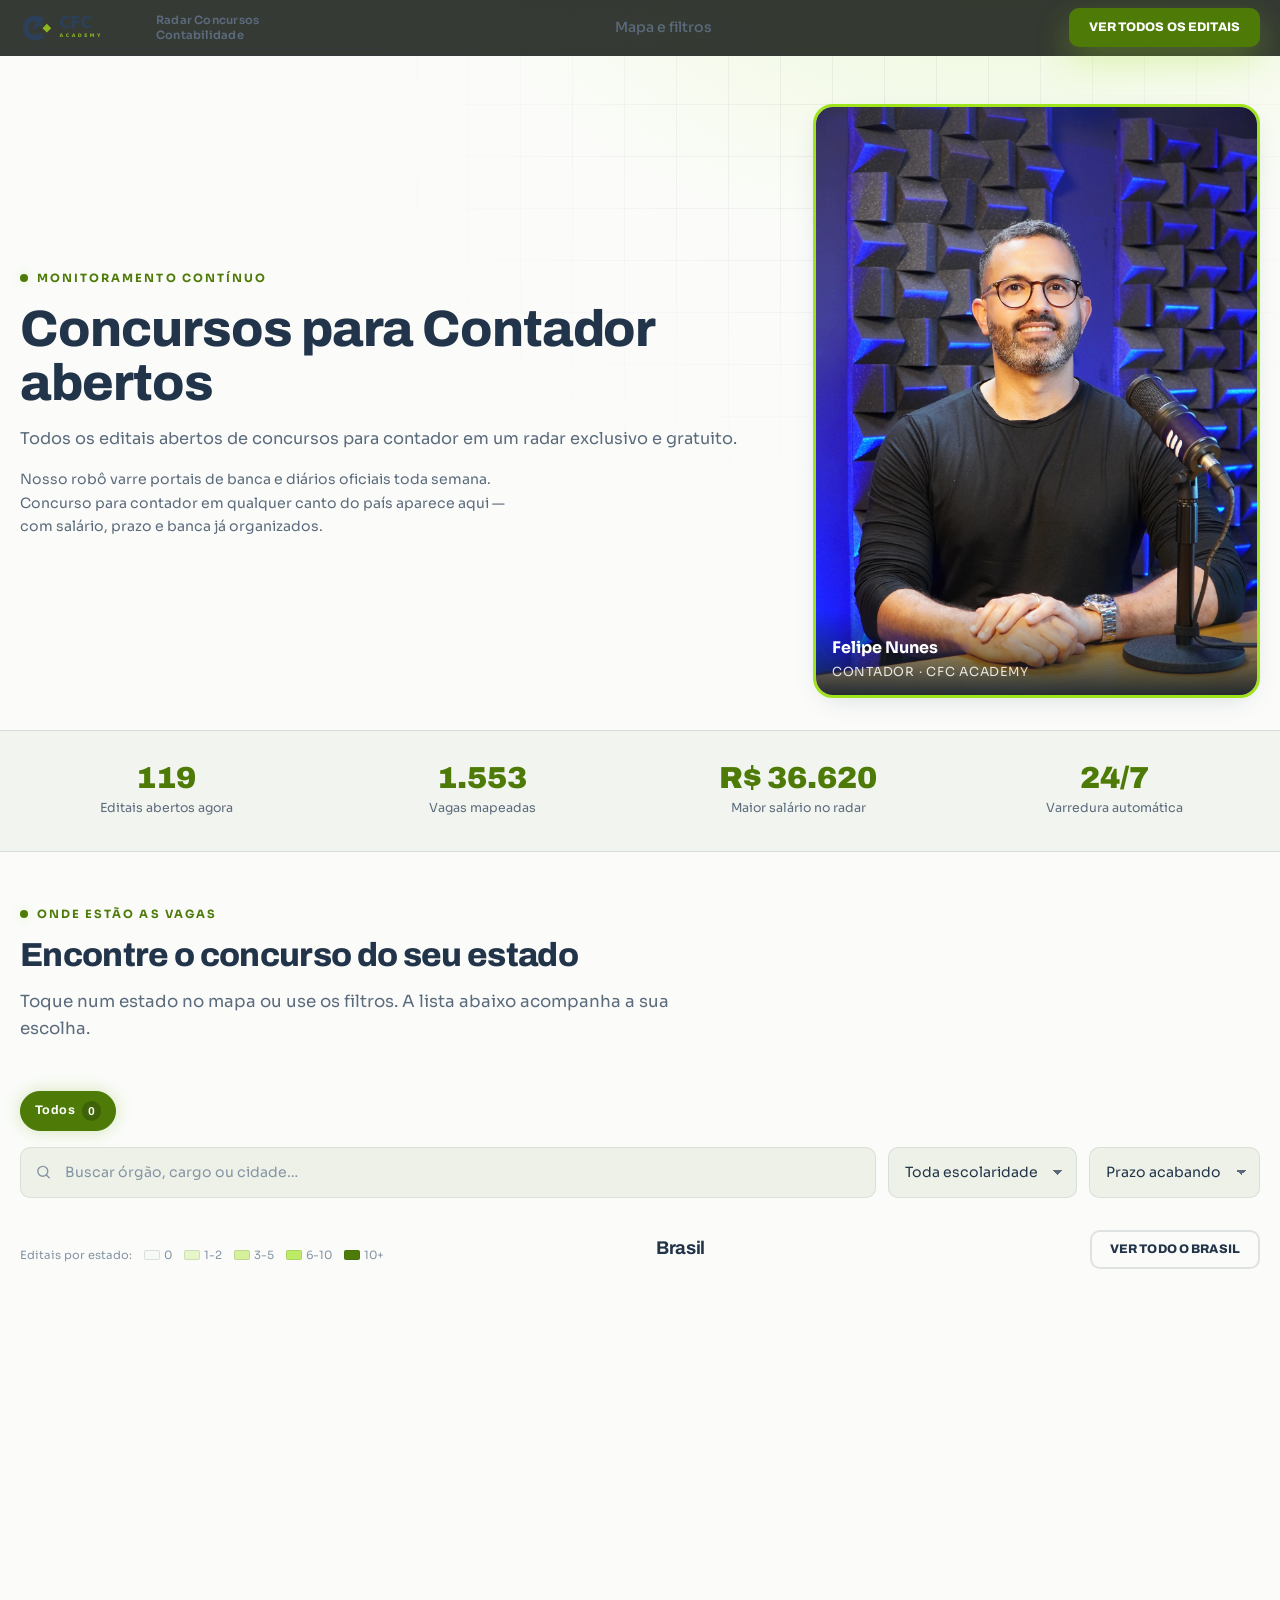
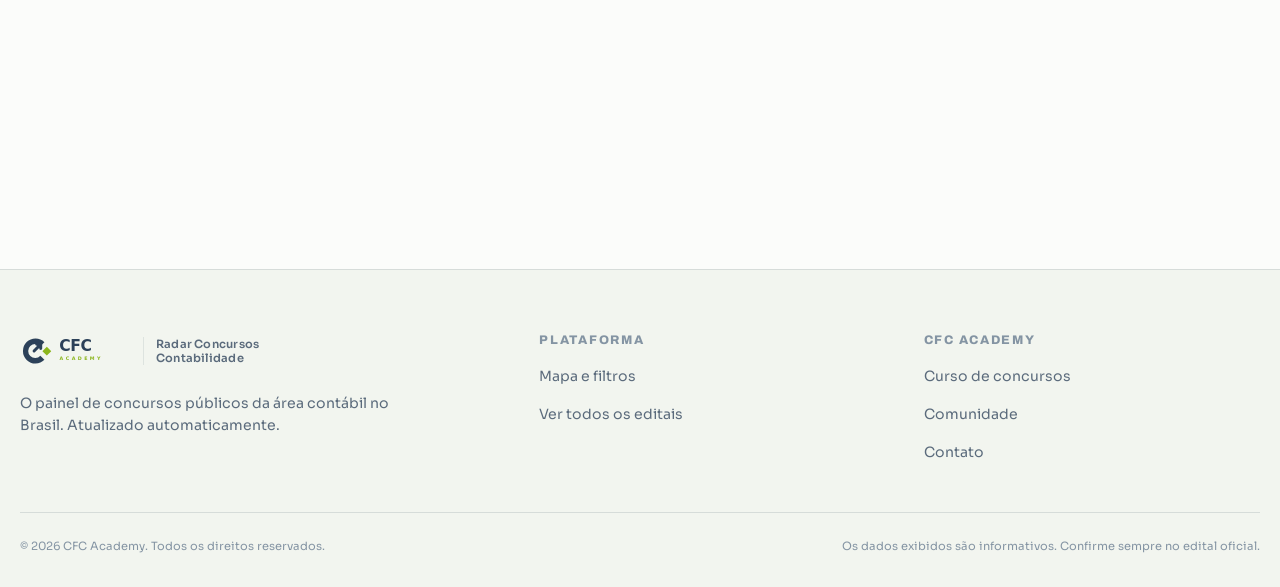
==== commit d7a35589: "feat: tema claro, logo, foto e mapa 50/50 — reforma do PDF Aplica as mudanças pedidas no documento d" ====
--- a/index.html
+++ b/index.html
@@ -33,20 +33,13 @@
 <header class="topbar">
   <div class="topbar-inner">
     <a href="index.html" class="marca" aria-label="CFC Academy — Radar Concursos Contabilidade">
-      <span class="mk" aria-hidden="true">
-        <svg viewBox="0 0 24 24" fill="none" stroke="currentColor" stroke-width="2.4" stroke-linecap="round" stroke-linejoin="round">
-          <circle cx="12" cy="12" r="9"/><circle cx="12" cy="12" r="4"/><path d="M12 3v3M12 18v3M3 12h3M18 12h3"/>
-        </svg>
-      </span>
-      <span class="txt">Radar Concursos Contabilidade<small>CFC Academy</small></span>
+      <img src="assets/img/logo-cfc.svg" alt="CFC Academy" class="marca-logo"
+           width="180" height="55">
+      <span class="marca-sub">Radar Concursos<br>Contabilidade</span>
     </a>
 
     <nav class="nav" id="nav" aria-label="Navegação principal">
-      <a href="#amostra">Editais</a>
       <a href="#explorar">Mapa e filtros</a>
-      <a href="#como">Como funciona</a>
-      <a href="#planos">O que você recebe</a>
-      <a href="login.html">Entrar</a>
     </nav>
 
     <div style="display:flex;align-items:center;gap:12px">
@@ -64,14 +57,30 @@
      da dobra; aqui ele apresenta a marca em duas linhas e sai da frente.
      ============================================================ -->
 <section class="hero hero-compacto">
-  <div class="container">
-    <span class="eyebrow">Monitoramento contínuo</span>
-    <h1>Todo edital de <span class="g">contabilidade</span> do Brasil</h1>
-    <p class="lead">
-      Nosso robô varre portais de banca e diários oficiais todos os dias.
-      Concurso para contador em qualquer canto do país aparece aqui — com
-      salário, prazo e banca já organizados.
-    </p>
+  <div class="container hero-grid">
+    <div class="hero-texto">
+      <span class="eyebrow">Monitoramento contínuo</span>
+      <h1>Concursos para Contador abertos</h1>
+      <p class="lead">
+        Todos os editais abertos de concursos para contador em um radar
+        exclusivo e gratuito.
+      </p>
+      <p class="hero-apoio">
+        Nosso robô varre portais de banca e diários oficiais toda semana.
+        Concurso para contador em qualquer canto do país aparece aqui —
+        com salário, prazo e banca já organizados.
+      </p>
+    </div>
+
+    <figure class="hero-foto">
+      <img src="assets/img/felipe-nunes.jpg"
+           alt="Felipe Nunes, contador e fundador da CFC Academy"
+           width="420" height="560" loading="eager" decoding="async">
+      <figcaption>
+        <strong>Felipe Nunes</strong>
+        <span>Contador · CFC Academy</span>
+      </figcaption>
+    </figure>
   </div>
 </section>
 
@@ -154,117 +163,17 @@
     </div>
   </section>
 
-  <section class="blk" id="amostra">
-    <div class="container">
-      <div class="blk-head">
-        <span class="eyebrow">Amostra aberta</span>
-        <h2>Veja alguns editais agora. Sem cadastro.</h2>
-        <p>
-          Estes são os concursos com prazo mais apertado no radar neste momento.
-          O restante fica liberado assim que você informar seu e-mail.
-        </p>
-      </div>
-
-      <!-- editais liberados -->
-      <div class="lista" id="lista-gratis"></div>
-
-      <!-- editais bloqueados + paywall -->
-      <div class="trancado" id="trancado" style="margin-top:var(--s-4)">
-        <div class="lista" id="lista-bloqueada" aria-hidden="true"></div>
-
-        <div class="paywall">
-          <div class="cadeado" aria-hidden="true">
-            <svg viewBox="0 0 24 24" stroke-linecap="round" stroke-linejoin="round">
-              <rect x="4" y="10" width="16" height="11" rx="2"/>
-              <path d="M8 10V7a4 4 0 0 1 8 0v3"/>
-            </svg>
-          </div>
-          <h3><span id="n-bloqueados">9</span> editais bloqueados</h3>
-          <p>Informe seu e-mail para ver todos e acompanhar o que abrir daqui em diante.</p>
-
-          <ul class="vantagens">
-            <li>Todos os editais do Brasil, sem limite</li>
-            <li>Filtros por estado, banca e salário</li>
-            <li>Favoritos salvos neste navegador</li>
-            <li>Alertas quando abrir concurso do seu perfil</li>
-          </ul>
-
-          <a href="cadastro.html" class="btn btn-lima">Ver todos os editais</a>
-          <p class="micro">Já tem conta? <a href="login.html" style="color:var(--lima)">Entrar</a></p>
-        </div>
-      </div>
-    </div>
-  </section>
+  
 
   <!-- ============================================================
        COMO FUNCIONA
        ============================================================ -->
-  <section class="blk" id="como" style="background:var(--preto-2);border-block:1px solid var(--linha)">
-    <div class="container">
-      <div class="blk-head">
-        <span class="eyebrow">O motor por trás</span>
-        <h2>Você não procura. A plataforma encontra.</h2>
-        <p>Três etapas rodando sem parar, para que nenhum edital de contabilidade passe despercebido.</p>
-      </div>
-      <div style="display:grid;grid-template-columns:repeat(auto-fit,minmax(260px,1fr));gap:var(--s-4)">
-        <article class="card up" style="padding:var(--s-5)">
-          <div class="mono" style="color:var(--lima);font-size:var(--t-xs);margin-bottom:var(--s-3)">01</div>
-          <h3 style="margin-bottom:var(--s-3)">Varre as fontes</h3>
-          <p style="color:var(--cinza);font-size:var(--t-sm)">Diários oficiais da União, dos estados e dos municípios, mais os portais das principais bancas — verificados várias vezes ao dia.</p>
-        </article>
-        <article class="card up" style="padding:var(--s-5)">
-          <div class="mono" style="color:var(--lima);font-size:var(--t-xs);margin-bottom:var(--s-3)">02</div>
-          <h3 style="margin-bottom:var(--s-3)">Filtra o que é seu</h3>
-          <p style="color:var(--cinza);font-size:var(--t-sm)">Só entra no radar o que exige formação ou atuação contábil: contador, auditor, analista de controle, fiscal de tributos.</p>
-        </article>
-        <article class="card up" style="padding:var(--s-5)">
-          <div class="mono" style="color:var(--lima);font-size:var(--t-xs);margin-bottom:var(--s-3)">03</div>
-          <h3 style="margin-bottom:var(--s-3)">Organiza e avisa</h3>
-          <p style="color:var(--cinza);font-size:var(--t-sm)">Salário, vagas, banca e prazo padronizados no mesmo formato. Você acompanha o que interessa e recebe aviso quando abrir.</p>
-        </article>
-      </div>
-    </div>
-  </section>
+  
 
   <!-- ============================================================
        O QUE VOCÊ RECEBE
        ============================================================ -->
-  <section class="blk" id="planos">
-    <div class="container">
-      <div class="blk-head">
-        <span class="eyebrow">Conta gratuita</span>
-        <h2>O que muda depois que você informa o e-mail</h2>
-        <p>A conta é gratuita. Ela existe para personalizar o radar e avisar você na hora certa.</p>
-      </div>
-
-      <div class="planos-grid">
-        <article class="card" style="padding:var(--s-6)">
-          <span class="badge badge-neutro" style="margin-bottom:var(--s-4)">Sem cadastro</span>
-          <h3 style="margin-bottom:var(--s-4)">Visitante</h3>
-          <ul style="display:grid;gap:var(--s-3);color:var(--cinza);font-size:var(--t-sm)">
-            <li>Consulta aos editais abertos</li>
-            <li>Sem busca nem filtros</li>
-            <li>Sem favoritos</li>
-            <li>Sem alertas</li>
-          </ul>
-        </article>
-
-        <article class="card" style="padding:var(--s-6);border-color:rgba(159,227,26,.34);background:linear-gradient(150deg,rgba(159,227,26,.1),var(--carvao) 60%)">
-          <span class="badge badge-ok" style="margin-bottom:var(--s-4)">Grátis</span>
-          <h3 style="margin-bottom:var(--s-4)">Com o acesso liberado</h3>
-          <ul class="vantagens" style="max-width:none;margin-bottom:var(--s-5)">
-            <li>Todos os editais do Brasil</li>
-            <li>Busca por órgão, cargo, banca e cidade</li>
-            <li>Filtros por estado, esfera e salário</li>
-            <li>Favoritos salvos</li>
-            <li>Agenda de provas</li>
-            <li>Alertas do seu perfil <span style="color:var(--cinza-esc)">(em breve)</span></li>
-          </ul>
-          <a href="cadastro.html" class="btn btn-lima btn-block">Ver todos os editais</a>
-        </article>
-      </div>
-    </div>
-  </section>
+  
 
   <!-- ============================================================
        CTA FINAL
@@ -291,29 +200,24 @@
   <div class="container">
     <div class="rodape-grid">
       <div>
-        <a href="index.html" class="marca">
-          <span class="mk" aria-hidden="true">
-            <svg viewBox="0 0 24 24" fill="none" stroke="currentColor" stroke-width="2.4" stroke-linecap="round" stroke-linejoin="round">
-              <circle cx="12" cy="12" r="9"/><circle cx="12" cy="12" r="4"/><path d="M12 3v3M12 18v3M3 12h3M18 12h3"/>
-            </svg>
-          </span>
-          <span class="txt">Radar Concursos Contabilidade<small>CFC Academy</small></span>
-        </a>
+        <a href="index.html" class="marca" aria-label="CFC Academy — Radar Concursos Contabilidade">
+      <img src="assets/img/logo-cfc.svg" alt="CFC Academy" class="marca-logo"
+           width="180" height="55">
+      <span class="marca-sub">Radar Concursos<br>Contabilidade</span>
+    </a>
         <p class="sobre">O painel de concursos públicos da área contábil no Brasil. Atualizado automaticamente.</p>
       </div>
       <div>
         <h4>Plataforma</h4>
         <ul>
-          <li><a href="#amostra">Editais</a></li>
-          <li><a href="#como">Como funciona</a></li>
+          <li><a href="#explorar">Mapa e filtros</a></li>
           <li><a href="cadastro.html">Ver todos os editais</a></li>
-          <li><a href="login.html">Entrar</a></li>
         </ul>
       </div>
       <div>
         <h4>CFC Academy</h4>
         <ul>
-          <li><a href="#">Curso de concursos</a></li>
+          <li><a href="https://cfcacademy.com.br/ccc/" target="_blank" rel="noopener">Curso de concursos</a></li>
           <li><a href="#">Comunidade</a></li>
           <li><a href="#">Contato</a></li>
         </ul>
--- a/css/tokens.css
+++ b/css/tokens.css
@@ -10,42 +10,63 @@
    ============================================================ */
 
 :root{
-  /* ---------- superfícies ---------- */
-  --preto:#0a0f0a;          /* fundo raiz (preto esverdeado CFC) */
-  --preto-2:#0f1710;        /* elevação 1 — faixas, barras */
-  --carvao:#141c14;         /* elevação 2 — cards, painéis */
-  --carvao-2:#18211a;       /* elevação 3 — hover / aninhado */
-  --carvao-3:#1e2a1f;       /* elevação 4 — inputs, chips */
+  /* ---------- superfícies ----------
+     Tema claro (pedido do Patrick, ago/2026): o escuro pesava
+     demais para uma página que a pessoa vai ler por minutos.
 
-  /* ---------- acento ---------- */
-  --lima:#9FE31A;
-  --lima-esc:#76A41C;
-  --lima-claro:#B6EF4A;     /* hover sobre escuro */
-  --lima-glow:rgba(159,227,26,.5);
-  --lima-wash:rgba(159,227,26,.12);
-  --lima-wash-2:rgba(159,227,26,.06);
+     Não é branco puro: #FBFCFA tem um toque de verde que casa
+     com o acento e cansa menos a vista que #FFF em tela grande. */
+  --preto:#FBFCFA;          /* fundo raiz */
+  --preto-2:#F2F5EF;        /* elevação 1 — faixas, barras */
+  --carvao:#FFFFFF;         /* elevação 2 — cards, painéis */
+  --carvao-2:#F7F9F4;       /* elevação 3 — hover / aninhado */
+  --carvao-3:#EDF1E8;       /* elevação 4 — inputs, chips */
 
-  /* ---------- tinta ---------- */
-  --branco:#F3F7F0;
-  --cinza:#9aa79a;
-  --cinza-esc:#5f6b5f;
+  /* ---------- acento ----------
+     O lima #9FE31A tem contraste de 1,6:1 sobre branco — ilegível.
+     Sobre fundo escuro ele funcionava. Aqui o acento é escurecido
+     para texto e mantido vivo só onde é PREENCHIMENTO com texto
+     escuro por cima (botões), que é onde ele brilha sem prejudicar
+     a leitura. */
+  /* #4E7A08 dá 4,96:1 sobre o fundo — passa no mínimo de 4,5:1 para
+     texto. O #6FA80F que eu tinha escolhido antes dava só 2,8:1:
+     bonito, mas ilegível em número e link, que é justamente onde
+     este token é usado. Medido, não estimado. */
+  --lima:#4E7A08;           /* acento legível sobre claro */
+  --lima-esc:#3D5E05;       /* hover / pressionado */
+  --lima-claro:#8FCE1C;     /* preenchimento de botão e realce */
+  --lima-vivo:#9FE31A;      /* o lima da marca, para blocos e ícones */
+  --lima-glow:rgba(111,168,15,.28);
+  --lima-wash:rgba(143,206,28,.16);
+  --lima-wash-2:rgba(143,206,28,.08);
+
+  /* ---------- tinta ----------
+     Azul-marinho do logo. Usar o azul da marca em vez de cinza
+     neutro é o que mantém a página reconhecível como CFC Academy
+     agora que o fundo preto saiu. */
+  --branco:#22344A;         /* texto principal */
+  --cinza:#5B6B7C;          /* texto secundário */
+  --cinza-esc:#8494A3;      /* texto terciário, legendas */
+  --marinho:#2C4159;        /* azul do logo, para títulos */
 
   /* ---------- linhas ---------- */
-  --linha:rgba(159,227,26,.16);
-  --linha-fraca:rgba(159,227,26,.08);
-  --linha-neutra:rgba(243,247,240,.10);
+  --linha:rgba(44,65,89,.14);
+  --linha-fraca:rgba(44,65,89,.07);
+  --linha-neutra:rgba(44,65,89,.10);
 
-  /* ---------- semânticos ---------- *
-     Regra: lima é reservado a "aberto/ativo". Os demais estados
-     usam âmbar/vermelho/cinza para não competir com o acento. */
-  --ok:#9FE31A;             /* inscrições abertas */
-  --ok-wash:rgba(159,227,26,.12);
-  --warn:#E3B341;           /* encerrando / previsto */
-  --warn-wash:rgba(227,179,65,.14);
-  --crit:#EF6A6A;           /* encerrado */
-  --crit-wash:rgba(239,106,106,.13);
-  --info:#5BC8E3;           /* banca definida / andamento */
-  --info-wash:rgba(91,200,227,.13);
+  /* ---------- semânticos ----------
+     Regra mantida do tema escuro: o acento é reservado a
+     "aberto/ativo"; os demais estados usam âmbar/vermelho/azul
+     para não competir com ele. Todos reescurecidos para o fundo
+     claro — o âmbar #E3B341 sobre branco era quase invisível. */
+  --ok:#4E7A08;             /* inscrições abertas */
+  --ok-wash:rgba(111,168,15,.14);
+  --warn:#B57A0B;           /* encerrando / previsto */
+  --warn-wash:rgba(181,122,11,.13);
+  --crit:#C0392B;           /* encerrado */
+  --crit-wash:rgba(192,57,43,.10);
+  --info:#1F7A99;           /* banca definida / andamento */
+  --info-wash:rgba(31,122,153,.11);
 
   /* ---------- tipografia ---------- */
   --display:'Archivo',ui-sans-serif,system-ui,sans-serif;
@@ -70,9 +91,11 @@
   --r-xs:6px; --r-sm:10px; --r:14px; --r-lg:20px; --r-pill:999px;
 
   /* ---------- sombra ---------- */
-  --sombra-1:0 2px 8px rgba(0,0,0,.4);
-  --sombra-2:0 12px 40px -12px rgba(0,0,0,.7);
-  --sombra-3:0 40px 90px rgba(0,0,0,.55);
+  /* Sombra azulada e suave: a preta densa do tema escuro vira
+     sujeira sobre fundo claro. */
+  --sombra-1:0 1px 3px rgba(44,65,89,.10);
+  --sombra-2:0 8px 28px -10px rgba(44,65,89,.20);
+  --sombra-3:0 24px 60px -16px rgba(44,65,89,.22);
   --sombra-lima:0 14px 34px rgba(159,227,26,.28);
 
   /* ---------- layout ---------- */
--- a/css/app.css
+++ b/css/app.css
@@ -19,18 +19,28 @@
   display:flex;align-items:center;justify-content:space-between;gap:var(--s-5);
 }
 
-.marca{display:inline-flex;align-items:center;gap:11px}
-.marca .mk{
-  width:38px;height:38px;border-radius:10px;flex-shrink:0;
-  background:var(--lima);color:var(--preto);
-  display:grid;place-items:center;
-  box-shadow:0 0 22px rgba(159,227,26,.35);
-}
-.marca .mk svg{width:21px;height:21px}
-.marca .txt{font-family:var(--display);font-weight:900;font-size:1.02rem;letter-spacing:-.01em;line-height:1.1}
-.marca .txt small{
-  display:block;font-family:var(--body);font-weight:500;
-  font-size:var(--t-micro);color:var(--cinza);letter-spacing:.04em;
+.marca{display:inline-flex;align-items:center;gap:var(--s-3)}
+
+.marca-logo{
+  height:34px; width:auto; display:block; flex-shrink:0;
+}
+
+/* O nome do produto acompanha o logo institucional, separado por
+   um filete: o logo é da CFC Academy, o Radar é um produto dela. */
+.marca-sub{
+  font-family:var(--body);
+  font-size:var(--t-micro);
+  font-weight:600;
+  line-height:1.25;
+  color:var(--cinza);
+  letter-spacing:.02em;
+  padding-left:var(--s-3);
+  border-left:1px solid var(--linha-neutra);
+}
+
+@media (max-width:560px){
+  .marca-logo{ height:28px }
+  .marca-sub{ display:none }   /* no celular só o logo cabe */
 }
 
 .nav{display:flex;align-items:center;gap:var(--s-5)}
@@ -707,9 +717,19 @@
    SVG estático: sem biblioteca externa, sem token, funciona offline.
    Clicar num estado filtra a tabela abaixo.
    ============================================================ */
+/* 50/50 (pedido do Patrick, ago/2026): o mapa é o filtro principal
+   da página, e a 30% ele ficava pequeno demais para clicar num
+   estado do Sudeste sem errar o vizinho. */
 .mapa-bloco{
-  display:grid;grid-template-columns:minmax(280px,420px) minmax(0,1fr);
+  display:grid;grid-template-columns:1fr 1fr;
   gap:var(--s-6);align-items:start;
+}
+
+/* O mapa acompanha a rolagem da lista: sem isto, quem desce para
+   ver o 20º edital perde de vista o filtro que o trouxe até ali. */
+.mapa-coluna{
+  position:sticky;
+  top:calc(var(--topbar-h, 64px) + var(--s-4));
 }
 .mapa-bloco.sem-mapa{grid-template-columns:1fr}
 .mapa-bloco.sem-mapa .mapa-coluna{display:none}
@@ -1016,3 +1036,146 @@
   font-size:var(--t-micro) !important;color:var(--cinza-esc) !important;
   line-height:1.5 !important;
 }
+
+/* ============================================================
+   PRIMEIRA DOBRA — texto + foto
+   ============================================================ */
+
+.hero-grid{
+  display:grid;
+  grid-template-columns:minmax(0,1.25fr) minmax(0,.75fr);
+  gap:var(--s-7);
+  align-items:center;
+}
+
+.hero-apoio{
+  color:var(--cinza);
+  font-size:var(--t-sm);
+  line-height:1.65;
+  max-width:52ch;
+  margin-top:var(--s-4);
+}
+
+.hero-foto{
+  margin:0;
+  position:relative;
+  border-radius:var(--r-lg);
+  overflow:hidden;
+  box-shadow:var(--sombra-2);
+  /* O acento entra como moldura: amarra a foto à marca sem
+     precisar tratar o fundo azul do estúdio. */
+  border:3px solid var(--lima-vivo);
+}
+
+.hero-foto img{
+  display:block;
+  width:100%;
+  height:auto;
+  aspect-ratio:3/4;
+  object-fit:cover;
+  object-position:center 18%;   /* enquadra o rosto, não o microfone */
+}
+
+.hero-foto figcaption{
+  position:absolute; left:0; right:0; bottom:0;
+  padding:var(--s-5) var(--s-4) var(--s-3);
+  display:flex; flex-direction:column; gap:2px;
+  /* Gradiente em vez de barra sólida: a foto continua respirando
+     e o texto ganha contraste onde precisa. */
+  background:linear-gradient(to top, rgba(20,30,42,.92), rgba(20,30,42,0));
+  color:#fff;
+}
+.hero-foto figcaption strong{ font-size:var(--t-body); font-weight:700 }
+.hero-foto figcaption span{
+  font-size:var(--t-xs); opacity:.85;
+  letter-spacing:.06em; text-transform:uppercase;
+}
+
+@media (max-width:860px){
+  .hero-grid{ grid-template-columns:1fr; gap:var(--s-6) }
+  /* No celular a foto vem primeiro: rosto humano prende mais
+     atenção que título, e o título aparece logo abaixo. */
+  .hero-foto{ order:-1; max-width:300px; margin-inline:auto }
+}
+
+/* ============================================================
+   RÓTULO DE CONTAGEM SOBRE O ESTADO
+   ============================================================ */
+
+.camada-rotulos{ pointer-events:none }
+
+.rotulo-disco{
+  fill:var(--marinho);
+  opacity:.92;
+  stroke:rgba(255,255,255,.75);
+  stroke-width:1;
+}
+
+.rotulo-n{
+  fill:#fff;
+  font-family:var(--display);
+  font-size:9px;
+  font-weight:800;
+  text-anchor:middle;
+  dominant-baseline:central;
+}
+
+/* Estado selecionado: o disco vira acento para casar com o
+   destaque do próprio estado. */
+#mapa-svg [data-uf].ativo ~ .camada-rotulos .rotulo-uf[data-uf]{ opacity:1 }
+
+@media (max-width:640px){
+  .rotulo-n{ font-size:11px }
+}
+
+/* ============================================================
+   ANÚNCIO DO CURSO — lateral da página do edital
+   ------------------------------------------------------------
+   O cartão inteiro é o link, não só o botão: quem chega até aqui
+   já leu o edital e está decidindo estudar — a área de clique
+   grande respeita essa intenção.
+
+   A imagem some sozinha se o arquivo não existir (onerror), então
+   o bloco funciona antes e depois de a arte ficar pronta.
+   ============================================================ */
+
+.anuncio-curso{
+  display:block;
+  margin-top:var(--s-4);
+  padding:0;
+  overflow:hidden;
+  text-decoration:none;
+  border-color:var(--lima-wash);
+  background:linear-gradient(150deg, var(--lima-wash-2), var(--carvao) 62%);
+  transition:transform .2s ease, box-shadow .2s ease, border-color .2s ease;
+}
+
+.anuncio-curso:hover{
+  transform:translateY(-2px);
+  box-shadow:var(--sombra-2);
+  border-color:var(--lima);
+}
+
+.anuncio-curso img{
+  display:block;
+  width:100%;
+  height:auto;
+}
+
+.anuncio-texto{ padding:var(--s-5) }
+
+.anuncio-texto h2{
+  font-size:var(--t-h3);
+  margin:var(--s-3) 0;
+  color:var(--branco);
+}
+
+.anuncio-texto p{
+  color:var(--cinza);
+  font-size:var(--t-sm);
+  margin-bottom:var(--s-4);
+}
+
+/* É um <span> com cara de botão: o link já é o cartão, e botão
+   dentro de link seria alvo de clique aninhado. */
+.anuncio-curso .btn{ pointer-events:none }
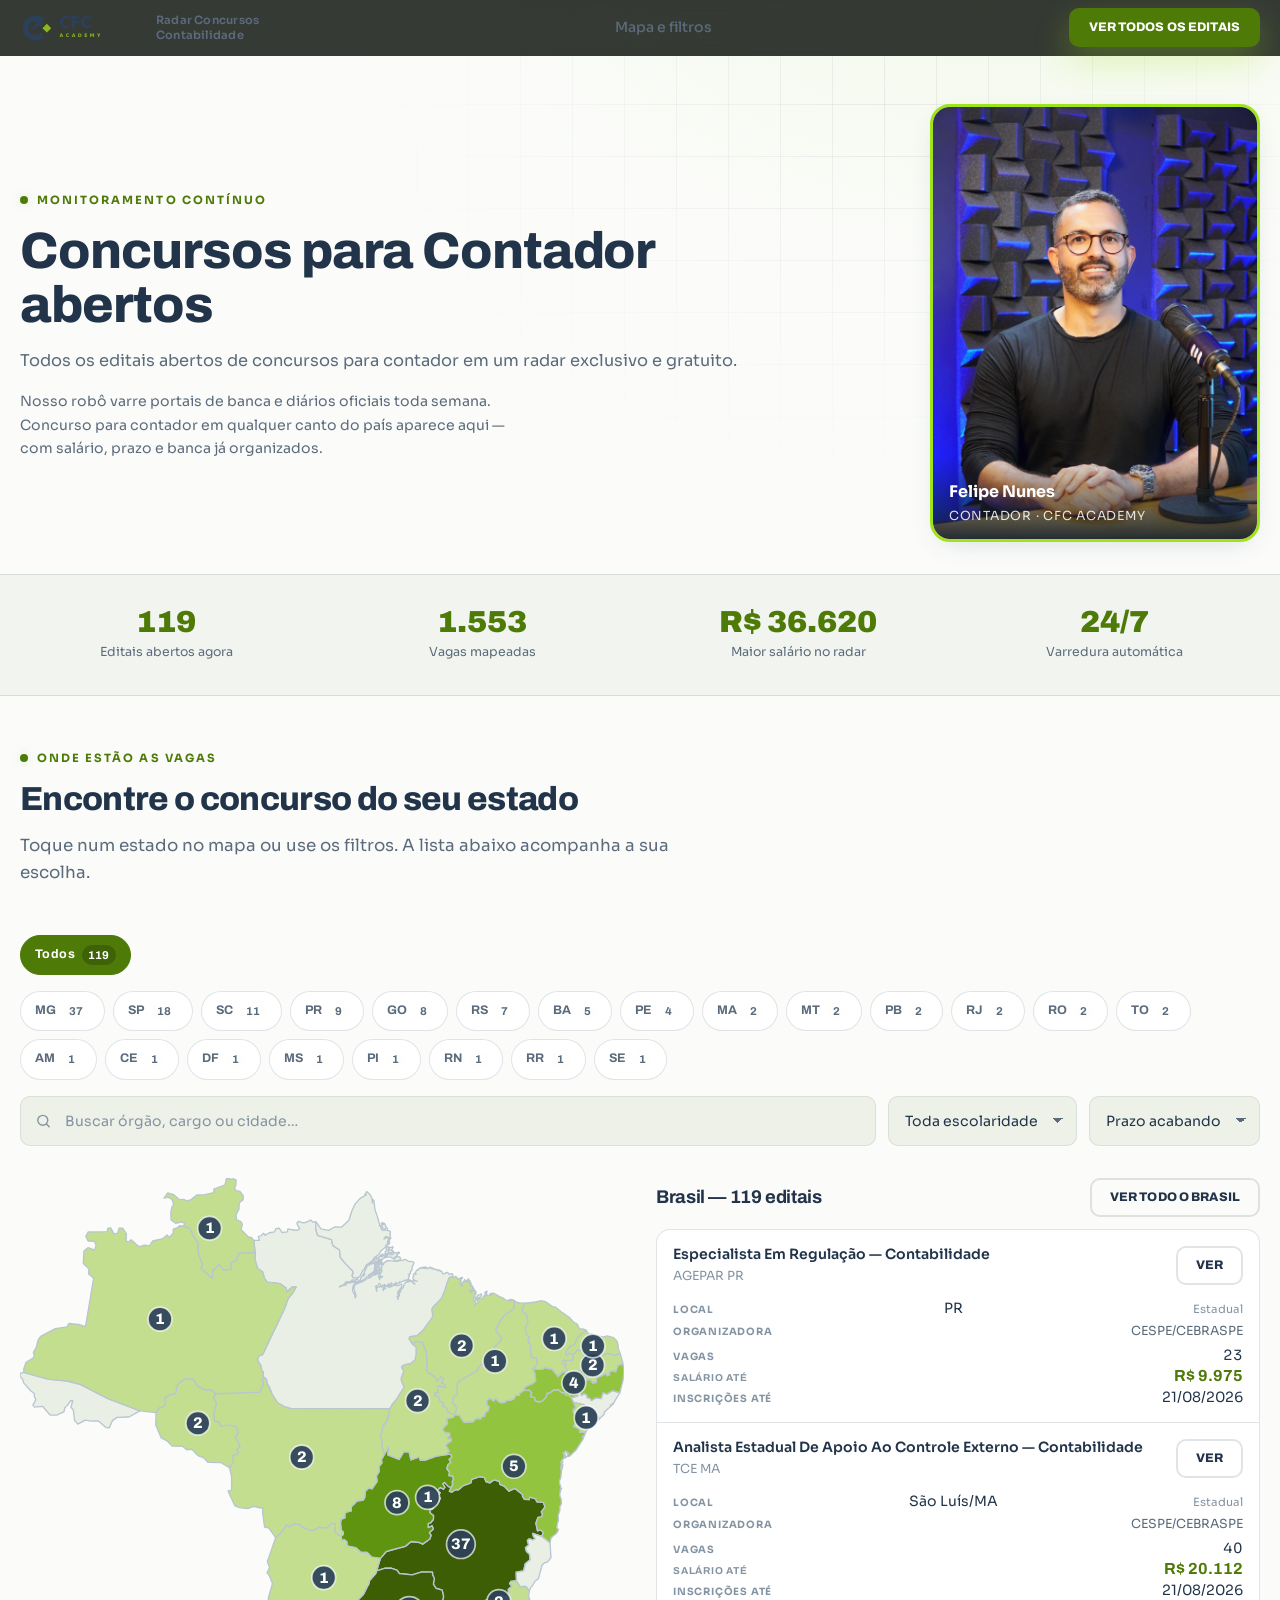
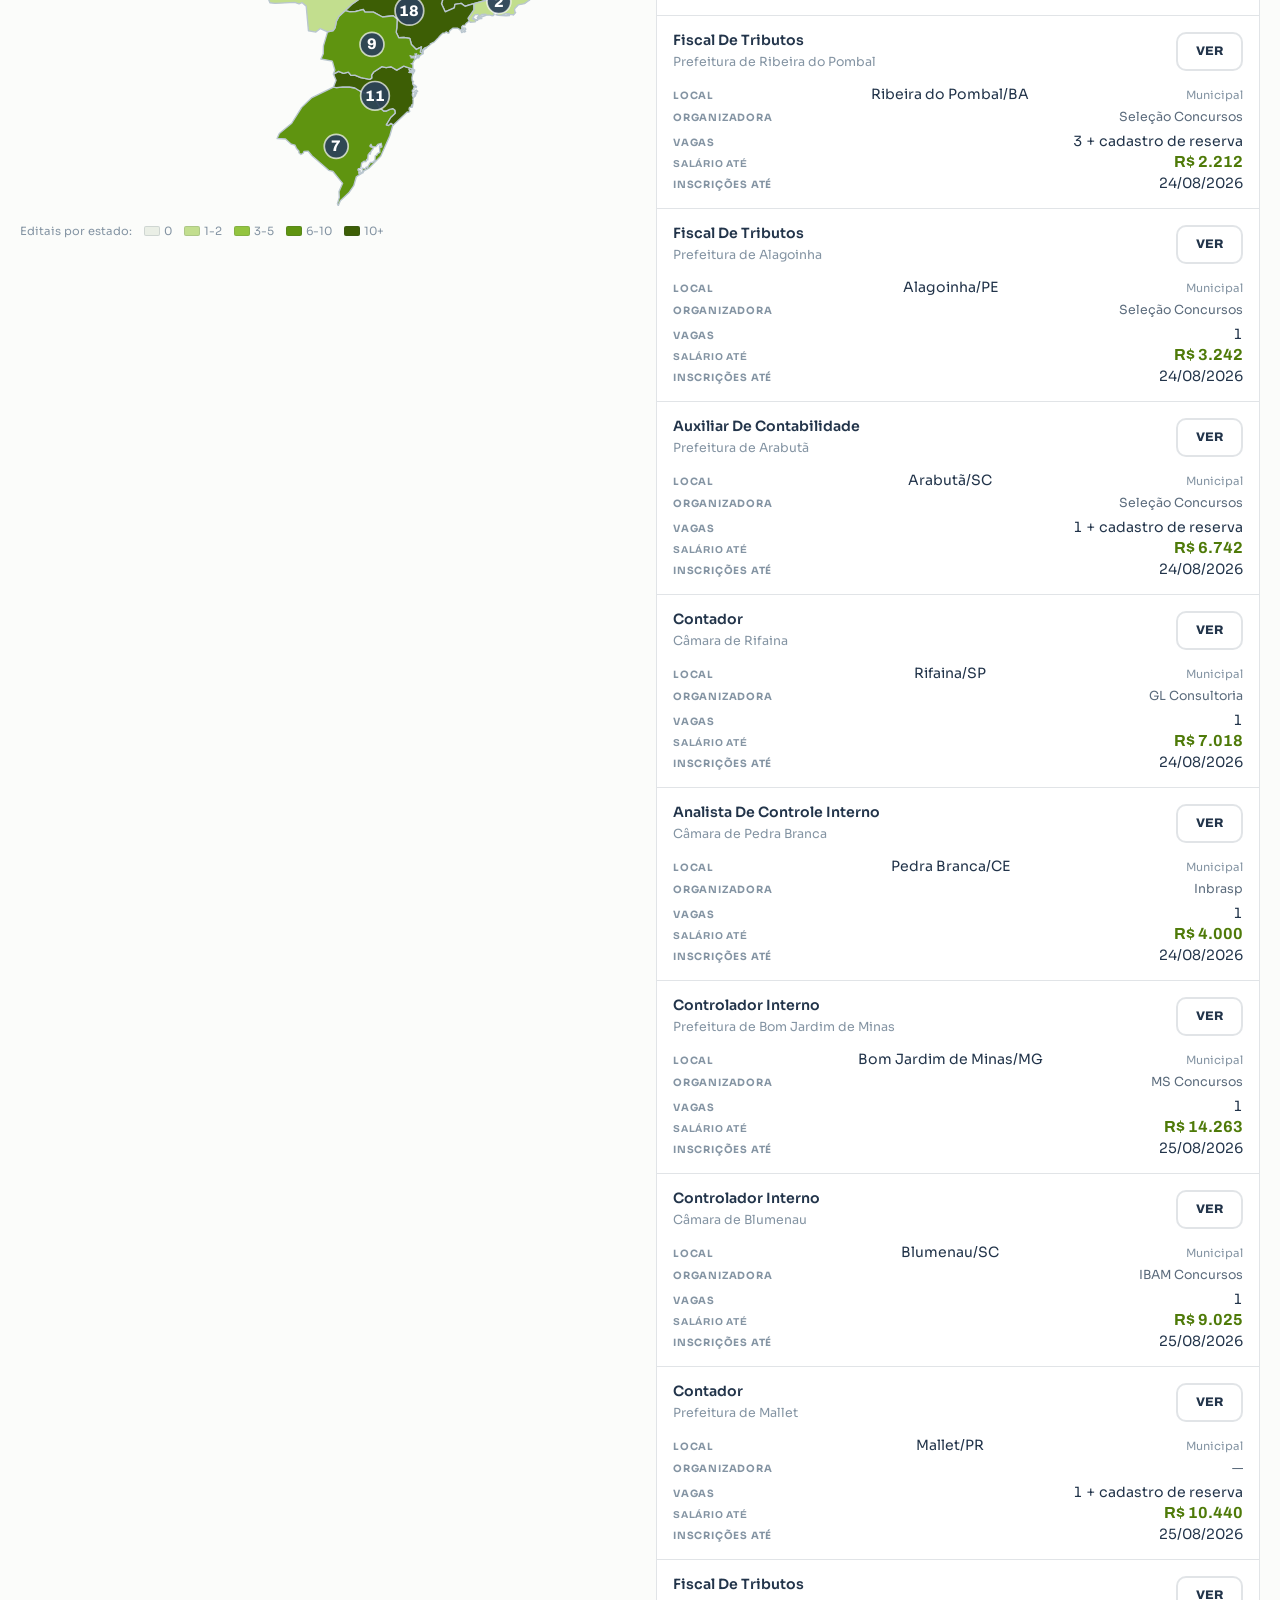
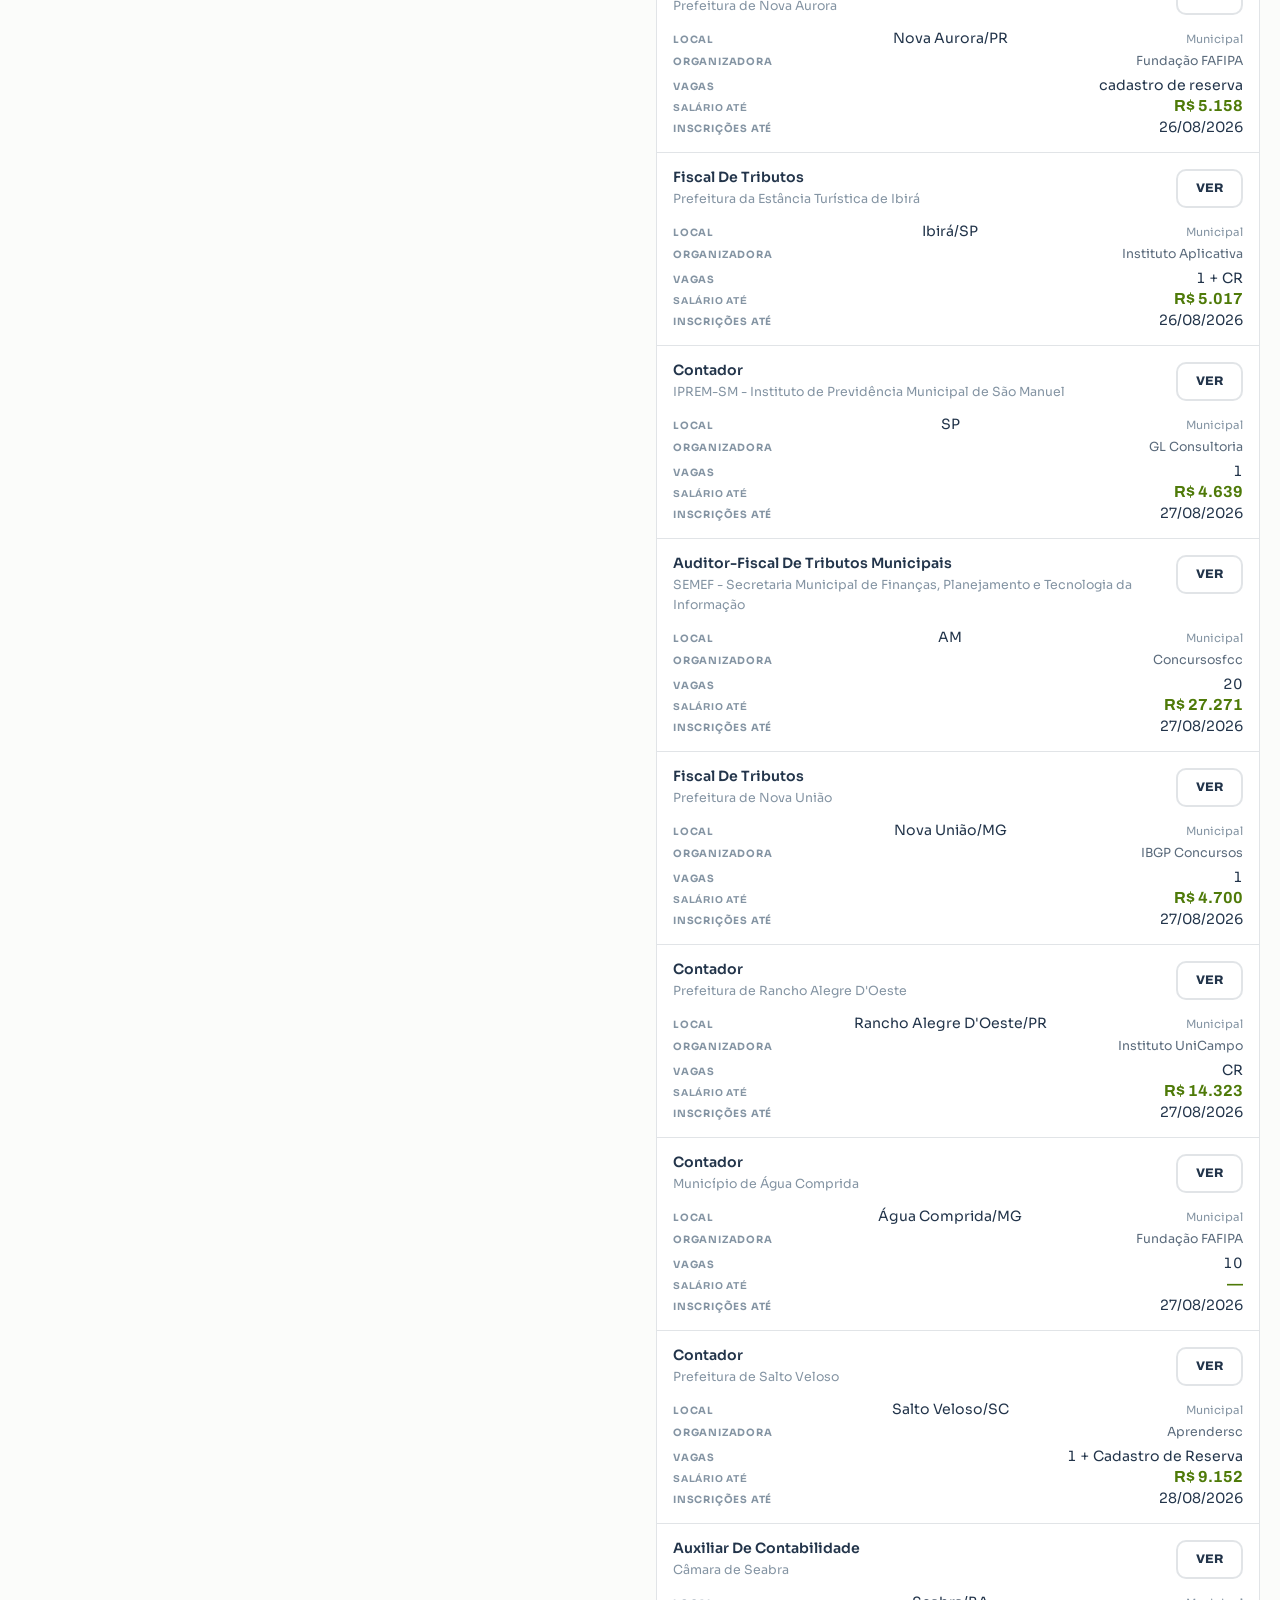
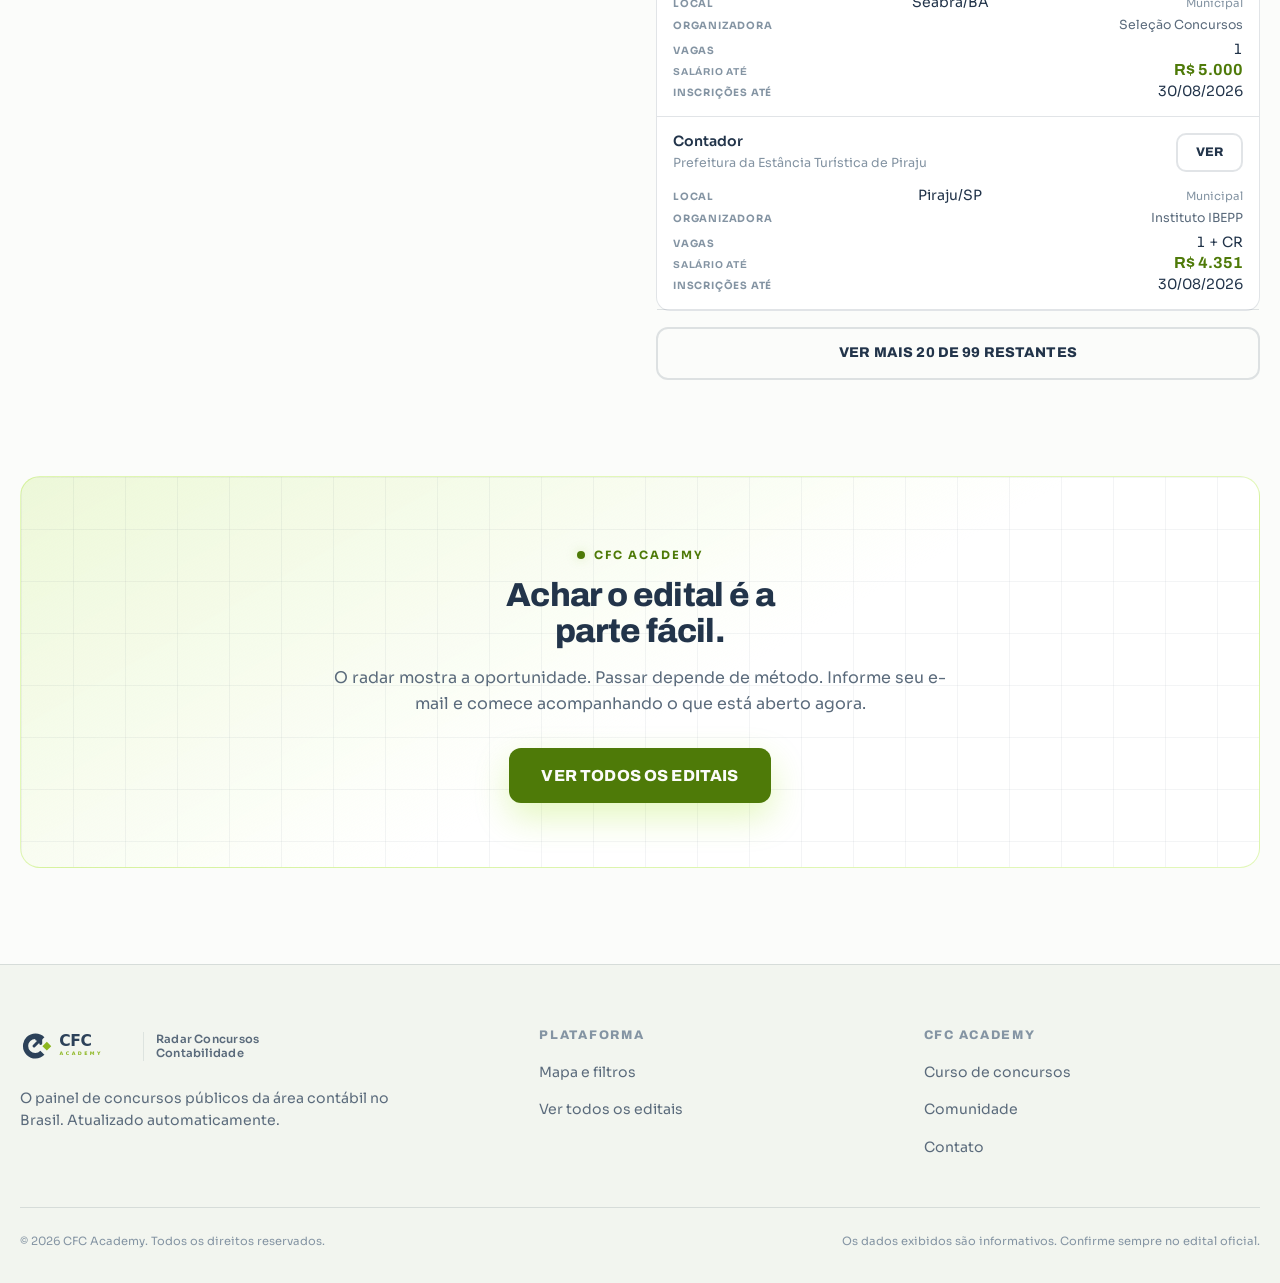
==== commit 5692f0f1: "fix: o mapa não aparecia — JS quebrava antes de montá-lo Abri a página no navegador em vez de confer" ====
--- a/index.html
+++ b/index.html
@@ -150,7 +150,7 @@
           </div>
         </div>
 
-        <div>
+        <div class="mapa-lado">
           <div class="mapa-cabeca">
             <h3 id="mapa-titulo">Brasil</h3>
             <button class="btn btn-ghost btn-sm" id="mapa-limpar" hidden>Ver todo o Brasil</button>
--- a/css/tokens.css
+++ b/css/tokens.css
@@ -48,6 +48,18 @@
   --cinza:#5B6B7C;          /* texto secundário */
   --cinza-esc:#8494A3;      /* texto terciário, legendas */
   --marinho:#2C4159;        /* azul do logo, para títulos */
+
+  /* ---------- papéis ----------
+     Estes existem para nada depender do nome literal da cor. O
+     `--preto` era usado como contorno de mapa e como texto sobre o
+     acento; ao virar o tema ele ficou quase branco e esses dois
+     usos sumiram da tela. Nome de papel não quebra na inversão. */
+  /* BRANCO, não escuro. No tema escuro o botão era lima claro e
+     pedia texto preto; aqui o acento escureceu para ser legível
+     como texto, e sobre ele o branco dá 5,1:1 contra 3,3:1 do
+     escuro. A regra inverteu junto com o tema. */
+  --tinta-sobre-acento:#FFFFFF;
+  --traco:#B9C6CF;               /* contorno de mapa e divisórias fortes */
 
   /* ---------- linhas ---------- */
   --linha:rgba(44,65,89,.14);
--- a/css/app.css
+++ b/css/app.css
@@ -66,8 +66,7 @@
   background:var(--lima-wash-2);
 }
 .pulso i{
-  width:7px;height:7px;border-radius:50%;background:var(--lima);
-  box-shadow:0 0 10px var(--lima-glow);animation:blink 1.5s infinite;
+  width:7px;height:7px;border-radius:50%;background:var(--lima);animation:blink 1.5s infinite;
 }
 .pulso b{color:var(--lima);font-variant-numeric:tabular-nums}
 
@@ -113,7 +112,7 @@
 .hero{
   position:relative;overflow:hidden;
   padding:calc(var(--topbar-h) + var(--s-9)) 0 var(--s-9);
-  background:radial-gradient(900px 520px at 78% -8%,rgba(159,227,26,.15),transparent 62%),var(--preto);
+  background:radial-gradient(900px 520px at 78% -8%,var(--lima-wash-2),transparent 62%),var(--preto);
 }
 .hero::before{
   content:"";position:absolute;inset:0;
@@ -123,9 +122,8 @@
   opacity:.55;pointer-events:none;
 }
 .hero .container{position:relative;z-index:1}
-.hero-grid{display:grid;grid-template-columns:1.05fr .95fr;gap:var(--s-8);align-items:center}
 .hero h1{font-size:var(--t-hero);margin:var(--s-5) 0}
-.hero h1 .g{color:var(--lima);text-shadow:0 0 44px var(--lima-glow)}
+.hero h1 .g{color:var(--lima)}
 .hero .lead{font-size:1.14rem;color:var(--cinza);max-width:540px;margin-bottom:var(--s-6)}
 .hero .lead b{color:var(--branco);font-weight:600}
 .hero .acoes{display:flex;gap:var(--s-3);flex-wrap:wrap}
@@ -138,21 +136,20 @@
 /* ---------- painel de varredura (mock do robô) ---------- */
 .scanner{
   position:relative;overflow:hidden;
-  background:linear-gradient(160deg,var(--carvao),var(--preto-2));
+  background:linear-gradient(160deg,var(--carvao),var(--carvao-2));
   border:1px solid var(--linha);border-radius:22px;
-  padding:var(--s-5);box-shadow:var(--sombra-3),inset 0 1px 0 rgba(255,255,255,.03);
+  padding:var(--s-5);box-shadow:var(--sombra-3);
 }
 .scanner::before{
   content:"";position:absolute;top:-40%;right:-20%;
   width:320px;height:320px;border-radius:50%;
-  background:radial-gradient(circle,var(--lima-glow),transparent 66%);
-  opacity:.22;filter:blur(22px);pointer-events:none;
+  background:radial-gradient(circle,var(--lima-wash),transparent 68%);
+  opacity:.5;pointer-events:none;
 }
 /* linha de varredura que atravessa o painel */
 .scanner::after{
   content:"";position:absolute;left:0;right:0;height:2px;
   background:linear-gradient(90deg,transparent,var(--lima),transparent);
-  box-shadow:0 0 18px var(--lima-glow);
   animation:varrer 3.8s var(--ease) infinite;pointer-events:none;
 }
 @keyframes varrer{
@@ -179,7 +176,7 @@
 }
 .feed-item:first-child{border-top:0}
 @keyframes entra{from{opacity:0;transform:translateY(-6px)}to{opacity:1;transform:none}}
-.feed-item .dot{width:7px;height:7px;border-radius:50%;background:var(--lima);box-shadow:0 0 8px var(--lima-glow)}
+.feed-item .dot{width:7px;height:7px;border-radius:50%;background:var(--lima)}
 .feed-item .org{color:var(--branco);font-weight:500;overflow:hidden;text-overflow:ellipsis;white-space:nowrap}
 .feed-item .org span{display:block;font-size:var(--t-micro);color:var(--cinza-esc);font-weight:400}
 .feed-item .hora{font-family:var(--mono);font-size:var(--t-micro);color:var(--cinza-esc)}
@@ -287,7 +284,7 @@
   position:relative;overflow:hidden;
   display:grid;grid-template-columns:1fr auto;gap:var(--s-5);
   padding:var(--s-5);
-  background:linear-gradient(165deg,var(--carvao),var(--preto-2));
+  background:linear-gradient(165deg,var(--carvao),var(--carvao-2));
   border:1px solid var(--linha);border-radius:var(--r-lg);
   transition:border-color var(--dur-2),transform var(--dur-2) var(--ease),box-shadow var(--dur-2);
 }
@@ -296,7 +293,7 @@
   content:"";position:absolute;left:0;top:0;bottom:0;width:3px;
   background:var(--cinza-esc);transition:box-shadow var(--dur-2);
 }
-.edital[data-status="aberto"]::before{background:var(--ok);box-shadow:0 0 16px var(--lima-glow)}
+.edital[data-status="aberto"]::before{background:var(--ok)}
 .edital[data-status="encerrando"]::before{background:var(--warn);box-shadow:0 0 16px rgba(227,179,65,.5)}
 .edital[data-status="previsto"]::before{background:var(--info)}
 .edital[data-status="encerrado"]::before{background:var(--crit)}
@@ -363,7 +360,7 @@
 /* degradê que funde os cards borrados no fundo da página */
 .trancado::after{
   content:"";position:absolute;inset:0;
-  background:linear-gradient(180deg,transparent,var(--preto) 82%);
+  background:linear-gradient(180deg,transparent,var(--preto) 88%);
   pointer-events:none;
 }
 
@@ -371,15 +368,14 @@
   position:absolute;left:50%;bottom:var(--s-7);transform:translateX(-50%);
   z-index:2;width:min(100% - 32px,520px);text-align:center;
   padding:var(--s-6) var(--s-5);
-  background:linear-gradient(150deg,rgba(159,227,26,.16),var(--carvao) 60%);
+  background:linear-gradient(150deg,var(--lima-wash),var(--carvao) 60%);
   border:1px solid rgba(159,227,26,.34);border-radius:var(--r-lg);
   box-shadow:var(--sombra-3);
 }
 .paywall .cadeado{
   width:52px;height:52px;margin:0 auto var(--s-4);
   display:grid;place-items:center;border-radius:50%;
-  background:var(--lima);color:var(--preto);
-  box-shadow:0 0 28px var(--lima-glow);
+  background:var(--lima);color:var(--tinta-sobre-acento);
 }
 .paywall .cadeado svg{width:24px;height:24px;stroke:currentColor;fill:none;stroke-width:2.2}
 .paywall h3{font-size:1.35rem;margin-bottom:var(--s-3)}
@@ -418,7 +414,7 @@
 .auth-lado{
   position:relative;overflow:hidden;padding:var(--s-9) var(--s-7);
   display:flex;flex-direction:column;justify-content:center;
-  background:radial-gradient(700px 500px at 30% 10%,rgba(159,227,26,.14),transparent 62%),var(--preto-2);
+  background:radial-gradient(700px 500px at 30% 10%,var(--lima-wash-2),transparent 62%),var(--preto-2);
   border-right:1px solid var(--linha);
 }
 .auth-lado::before{
@@ -511,7 +507,7 @@
 .avatar{
   width:29px;height:29px;border-radius:50%;flex-shrink:0;
   display:grid;place-items:center;
-  background:var(--lima);color:var(--preto);
+  background:var(--lima);color:var(--tinta-sobre-acento);
   font-family:var(--display);font-weight:900;font-size:var(--t-xs);
 }
 .conta-btn .nome{font-size:var(--t-xs);font-weight:600;color:var(--branco)}
@@ -572,7 +568,7 @@
 
 .destaque-salario{
   padding:var(--s-6) var(--s-5);text-align:center;
-  background:linear-gradient(160deg,var(--carvao),var(--preto-2));
+  background:linear-gradient(160deg,var(--carvao),var(--carvao-2));
   border-color:rgba(159,227,26,.28);
 }
 .destaque-salario .rot{
@@ -583,7 +579,6 @@
   font-family:var(--display);font-weight:900;
   font-size:clamp(1.9rem,3.4vw,2.5rem);color:var(--lima);
   line-height:1;font-variant-numeric:tabular-nums;
-  text-shadow:0 0 34px var(--lima-glow);
 }
 .destaque-salario .obs{
   font-size:var(--t-micro);color:var(--cinza-esc);
@@ -663,7 +658,6 @@
    RESPONSIVO
    ============================================================ */
 @media (max-width:960px){
-  .hero-grid{grid-template-columns:1fr;gap:var(--s-7)}
   .hero .lead{max-width:none}
   .rodape-grid{grid-template-columns:1fr 1fr;gap:var(--s-6)}
   .strip .container{grid-template-columns:repeat(2,1fr);gap:var(--s-6)}
@@ -721,7 +715,12 @@
    da página, e a 30% ele ficava pequeno demais para clicar num
    estado do Sudeste sem errar o vizinho. */
 .mapa-bloco{
-  display:grid;grid-template-columns:1fr 1fr;
+  display:grid;
+  /* `minmax(0,1fr)` e não `1fr`: coluna de grid tem largura mínima
+     automática, então a tabela de editais — que é larga — empurrava
+     a coluna do mapa para 286px mesmo com 1fr declarado. Medido no
+     navegador: 286px / 922px em vez do 50/50 pedido. */
+  grid-template-columns:minmax(0,1fr) minmax(0,1fr);
   gap:var(--s-6);align-items:start;
 }
 
@@ -743,25 +742,28 @@
    gradiente contínuo — com poucos editais por estado, uma escala
    contínua faria 1 e 2 parecerem a mesma cor. */
 #mapa-svg path,#mapa-svg polygon{
-  fill:var(--carvao-2);
-  stroke:var(--preto);
+  fill:#EAEFE6;
+  stroke:var(--traco);
   stroke-width:.8;
   transition:fill var(--dur-1),filter var(--dur-1);
 }
-#mapa-svg [data-faixa="1"]{fill:rgba(159,227,26,.22)}
-#mapa-svg [data-faixa="2"]{fill:rgba(159,227,26,.42)}
-#mapa-svg [data-faixa="3"]{fill:rgba(159,227,26,.66)}
-#mapa-svg [data-faixa="4"]{fill:var(--lima)}
+/* Escala de verdes OPACOS, não o acento com transparência.
+   Sobre fundo escuro, 22% de opacidade já se via; sobre claro o
+   estado com 1 edital ficava idêntico ao estado sem nenhum.
+   Cada degrau abaixo é visivelmente distinto do anterior. */
+#mapa-svg [data-faixa="0"]{fill:#EAEFE6}
+#mapa-svg [data-faixa="1"]{fill:#C2DE8E}
+#mapa-svg [data-faixa="2"]{fill:#93C43F}
+#mapa-svg [data-faixa="3"]{fill:#5F9410}
+#mapa-svg [data-faixa="4"]{fill:#3D5E05}
 
 #mapa-svg [data-uf]:not(.vazio){cursor:pointer}
 #mapa-svg [data-uf]:not(.vazio):hover{
   fill:var(--lima-claro);
-  filter:drop-shadow(0 0 10px var(--lima-glow));
 }
 #mapa-svg [data-uf].ativo{
   fill:var(--lima);
   stroke:var(--branco);stroke-width:1.6;
-  filter:drop-shadow(0 0 16px var(--lima-glow));
 }
 #mapa-svg [data-uf]:focus-visible{outline:2px solid var(--lima);outline-offset:2px}
 
@@ -774,11 +776,13 @@
   width:16px;height:10px;border-radius:2px;display:block;
   border:1px solid var(--linha);
 }
-.mapa-legenda i.f0{background:var(--carvao-2)}
-.mapa-legenda i.f1{background:rgba(159,227,26,.22)}
-.mapa-legenda i.f2{background:rgba(159,227,26,.42)}
-.mapa-legenda i.f3{background:rgba(159,227,26,.66)}
-.mapa-legenda i.f4{background:var(--lima)}
+/* Exatamente as mesmas cores das faixas do mapa. Se divergirem, a
+   legenda passa a mentir sobre o que o mapa mostra. */
+.mapa-legenda i.f0{background:#EAEFE6}
+.mapa-legenda i.f1{background:#C2DE8E}
+.mapa-legenda i.f2{background:#93C43F}
+.mapa-legenda i.f3{background:#5F9410}
+.mapa-legenda i.f4{background:#3D5E05}
 
 .mapa-cabeca{
   display:flex;align-items:center;justify-content:space-between;
@@ -842,6 +846,12 @@
 
 @media (max-width:920px){
   .mapa-bloco{grid-template-columns:1fr}
+
+  /* DESLIGA o sticky. Em coluna única o mapa grudaria no topo e
+     comeria metade da tela enquanto a lista rola por baixo — o
+     contrário do que o sticky resolve no desktop, onde mapa e
+     lista estão lado a lado. */
+  .mapa-coluna{position:static}
   /* min-width:0 é obrigatório: item de grid tem min-width auto por
      padrão e não encolhe abaixo do conteúdo, o que empurrava a coluna
      para fora da tela em viewport menor que o max-width. */
@@ -886,8 +896,7 @@
 }
 .chip-uf:hover{color:var(--branco);border-color:var(--linha-neutra)}
 .chip-uf.ativo{
-  color:var(--preto);background:var(--lima);border-color:var(--lima);
-  box-shadow:0 0 18px var(--lima-glow);
+  color:var(--tinta-sobre-acento);background:var(--lima);border-color:var(--lima);
 }
 .chip-uf .cont{
   font-size:var(--t-micro);font-variant-numeric:tabular-nums;
@@ -1092,10 +1101,22 @@
 }
 
 @media (max-width:860px){
-  .hero-grid{ grid-template-columns:1fr; gap:var(--s-6) }
-  /* No celular a foto vem primeiro: rosto humano prende mais
-     atenção que título, e o título aparece logo abaixo. */
-  .hero-foto{ order:-1; max-width:300px; margin-inline:auto }
+  .hero-grid{ grid-template-columns:1fr; gap:var(--s-5) }
+
+  /* A foto vem DEPOIS do texto e em formato largo.
+     Medido no navegador: em retrato de 330x438 ela tomava a tela
+     inteira do celular e o título ficava fora da primeira vista —
+     quem chegava via uma foto, não a promessa. Em 16:9 ela ilustra
+     sem sequestrar a dobra. */
+  .hero-foto{
+    order:1;
+    max-width:100%;
+    margin-inline:0;
+  }
+  .hero-foto img{
+    aspect-ratio:16/9;
+    object-position:center 22%;
+  }
 }
 
 /* ============================================================
@@ -1179,3 +1200,137 @@
 /* É um <span> com cara de botão: o link já é o cartão, e botão
    dentro de link seria alvo de clique aninhado. */
 .anuncio-curso .btn{ pointer-events:none }
+
+/* ============================================================
+   MOBILE — ajustes do tema claro
+   ============================================================ */
+
+@media (max-width:640px){
+  /* A foto do hero não pode ocupar meia tela: o título e a
+     promessa precisam aparecer sem rolagem. */
+  .hero-foto figcaption{ padding:var(--s-4) var(--s-3) var(--s-2) }
+
+  /* O rótulo sobre o estado cresce junto com o SVG reduzido —
+     senão o número vira um borrão de 4px. */
+  .rotulo-n{ font-size:13px }
+  .rotulo-disco{ r:9 }
+
+  /* Logo menor, sem o nome do produto ao lado. */
+  .marca-logo{ height:26px }
+
+  /* O anúncio do curso vem depois do botão de inscrição: no
+     celular a ordem da lateral vira ordem de leitura, e a
+     inscrição é o que a pessoa veio fazer. */
+  .anuncio-curso{ margin-top:var(--s-5) }
+}
+
+/* Telas muito estreitas: o mapa ainda precisa ser clicável. Um
+   estado do Sudeste com 30px é alvo pequeno demais para o dedo. */
+@media (max-width:400px){
+  .mapa-coluna{ max-width:100% }
+  .rotulo-n{ font-size:15px }
+}
+
+/* ============================================================
+   LISTA EM CARTÕES QUANDO A COLUNA É ESTREITA
+   ------------------------------------------------------------
+   O mapa passou a ocupar metade da largura, e a lista herdou a
+   outra metade — 604px numa tela de 1440. A tabela pede 640px
+   mínimos, então ela transbordava: a coluna de salário ficava
+   cortada fora da tela, e o texto quebrava palavra por palavra
+   ("Auxiliar De / Contabilidade").
+
+   A solução não é encolher a fonte: é trocar de formato. Tabela
+   é boa quando há largura para as colunas; nesta faixa, cartão
+   lê melhor.
+
+   Usamos CONTAINER QUERY em vez de media query porque o que
+   importa é a largura da COLUNA, não da tela: a mesma lista
+   aparece em contextos de larguras diferentes.
+   ============================================================ */
+
+.mapa-lado{ container-type:inline-size; container-name:listamapa }
+
+@container listamapa (max-width: 700px){
+  .tabela-editais{ min-width:0 }
+
+  .tabela-editais thead{
+    position:absolute;width:1px;height:1px;
+    overflow:hidden;clip:rect(0,0,0,0);
+  }
+
+  .tabela-editais,
+  .tabela-editais tbody,
+  .tabela-editais tr,
+  .tabela-editais td{ display:block;width:100% }
+
+  .tabela-editais tr{
+    padding:var(--s-4);
+    border-bottom:1px solid var(--linha);
+    position:relative;
+  }
+  .tabela-editais tr:hover{ background:var(--carvao-2) }
+
+  .tabela-editais td{
+    padding:3px 0;border:0;
+    display:flex;justify-content:space-between;gap:var(--s-3);
+    align-items:baseline;
+  }
+
+  /* Cargo e órgão ocupam a linha inteira, com folga à direita
+     para o salário que fica absoluto no canto. */
+  .tabela-editais td:first-child{
+    display:block;margin-bottom:var(--s-3);padding-right:96px;
+  }
+
+  .tabela-editais td:not(:first-child)::before{
+    content:attr(data-rot);
+    font-size:var(--t-micro);text-transform:uppercase;
+    letter-spacing:.08em;color:var(--cinza-esc);
+    font-weight:700;flex-shrink:0;
+  }
+
+  .tabela-editais td:last-child{
+    position:absolute;top:var(--s-4);right:var(--s-4);
+    width:auto;padding:0;text-align:right;
+  }
+  .tabela-editais td:last-child::before{ content:none }
+
+  .tabela-wrap{ overflow-x:visible }
+}
+
+.ver-mais{
+  margin-top:var(--s-4);
+  font-size:var(--t-sm);
+}
+
+/* ============================================================
+   AJUSTES DE DENSIDADE — medidos no navegador
+   ============================================================ */
+
+/* A foto ocupava 447x594 e empurrava a promessa para fora da
+   primeira tela. O rosto continua reconhecível bem menor. */
+.hero-foto{ max-width:330px; margin-left:auto }
+
+/* O cartão da lista tinha 5 linhas de rótulo em caixa alta, o
+   que fazia cada edital ocupar ~240px de altura. Compactando
+   os rótulos, cabe mais edital na mesma rolagem. */
+@container listamapa (max-width: 700px){
+  .tabela-editais tr{ padding:var(--s-3) var(--s-4) }
+  .tabela-editais td{ padding:1px 0;font-size:var(--t-sm) }
+  .tabela-editais td:first-child{ margin-bottom:var(--s-2);padding-right:88px }
+  .tabela-editais td:not(:first-child)::before{ font-size:10px }
+
+  /* Local e organizadora numa linha só, separados por ponto:
+     duas linhas para dois dados curtos é desperdício de altura. */
+  .tabela-editais td[data-rot="Salário até"]{
+    font-size:var(--t-body);font-weight:700;
+  }
+}
+
+/* O título da lista e o botão de limpar ficam grudados no topo
+   da coluna, acompanhando a rolagem junto com o mapa. */
+.mapa-cabeca{
+  display:flex;align-items:center;justify-content:space-between;
+  gap:var(--s-3);margin-bottom:var(--s-3);flex-wrap:wrap;
+}
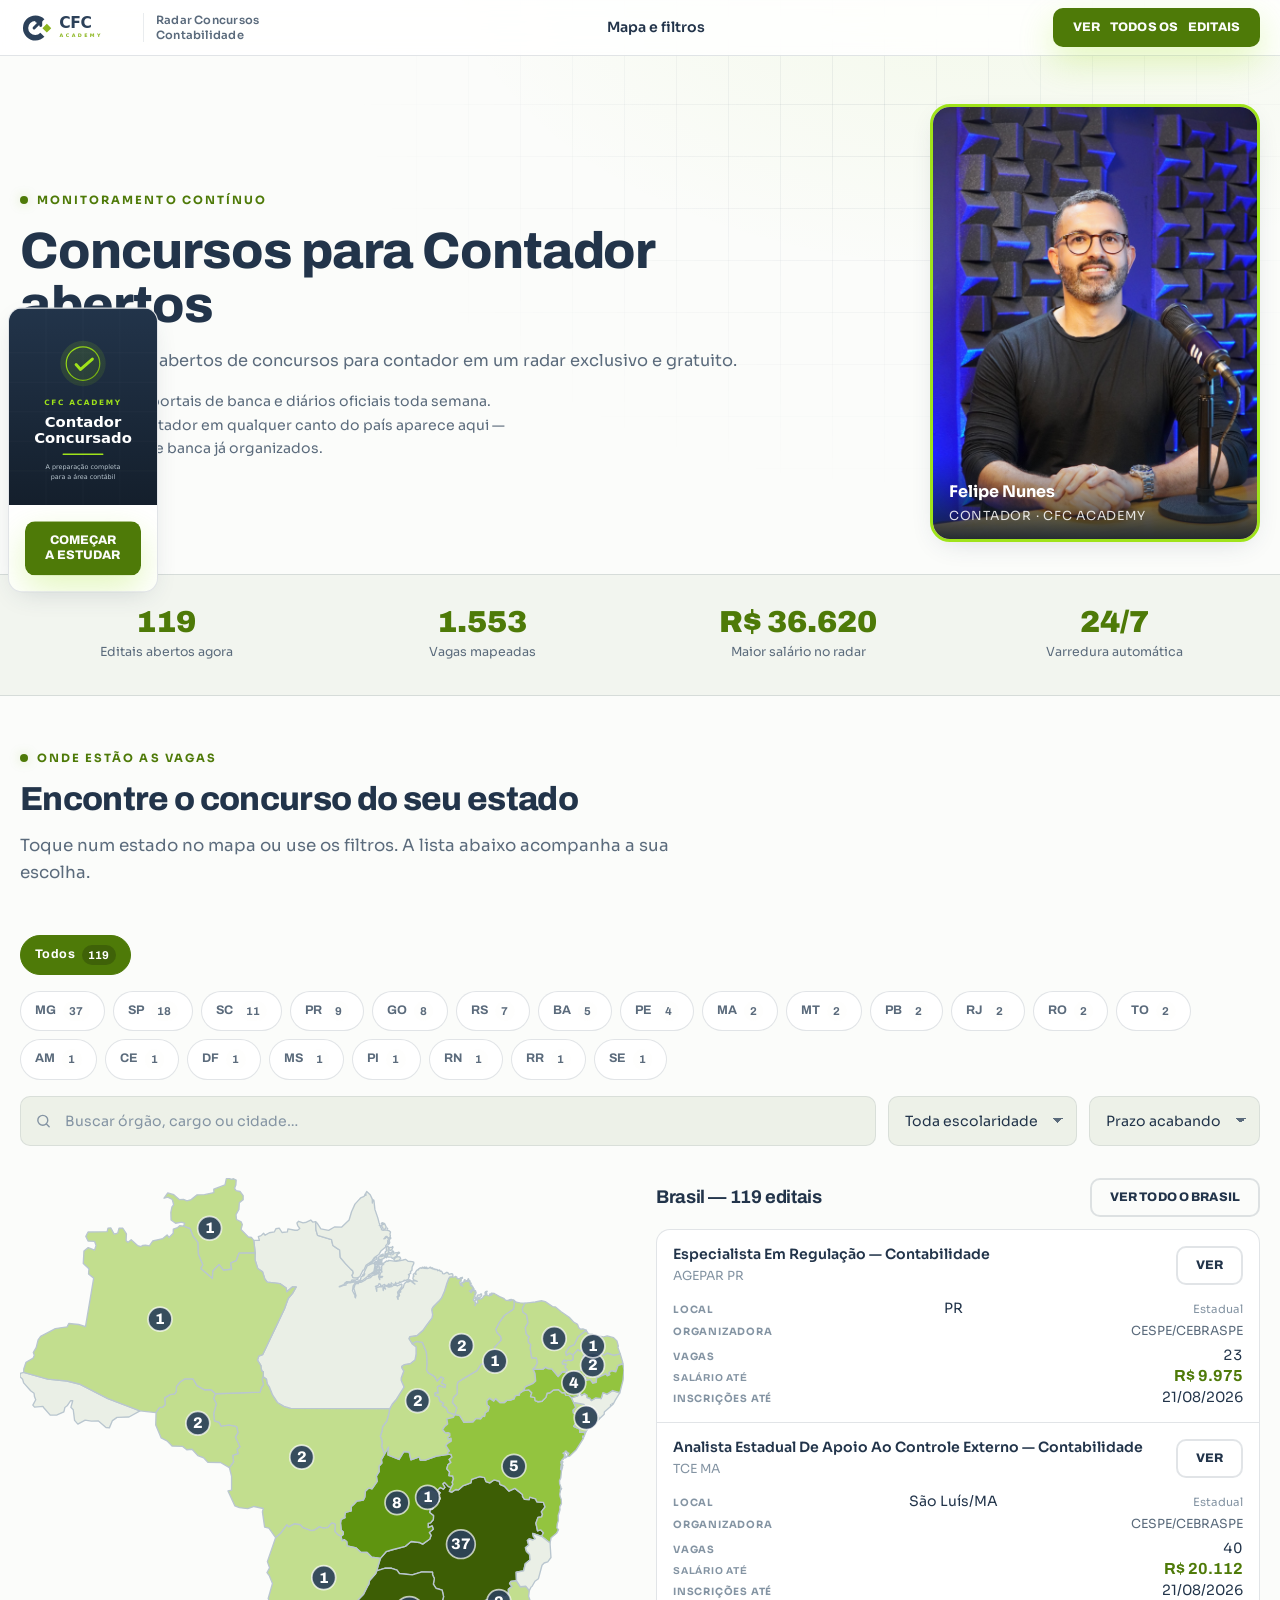
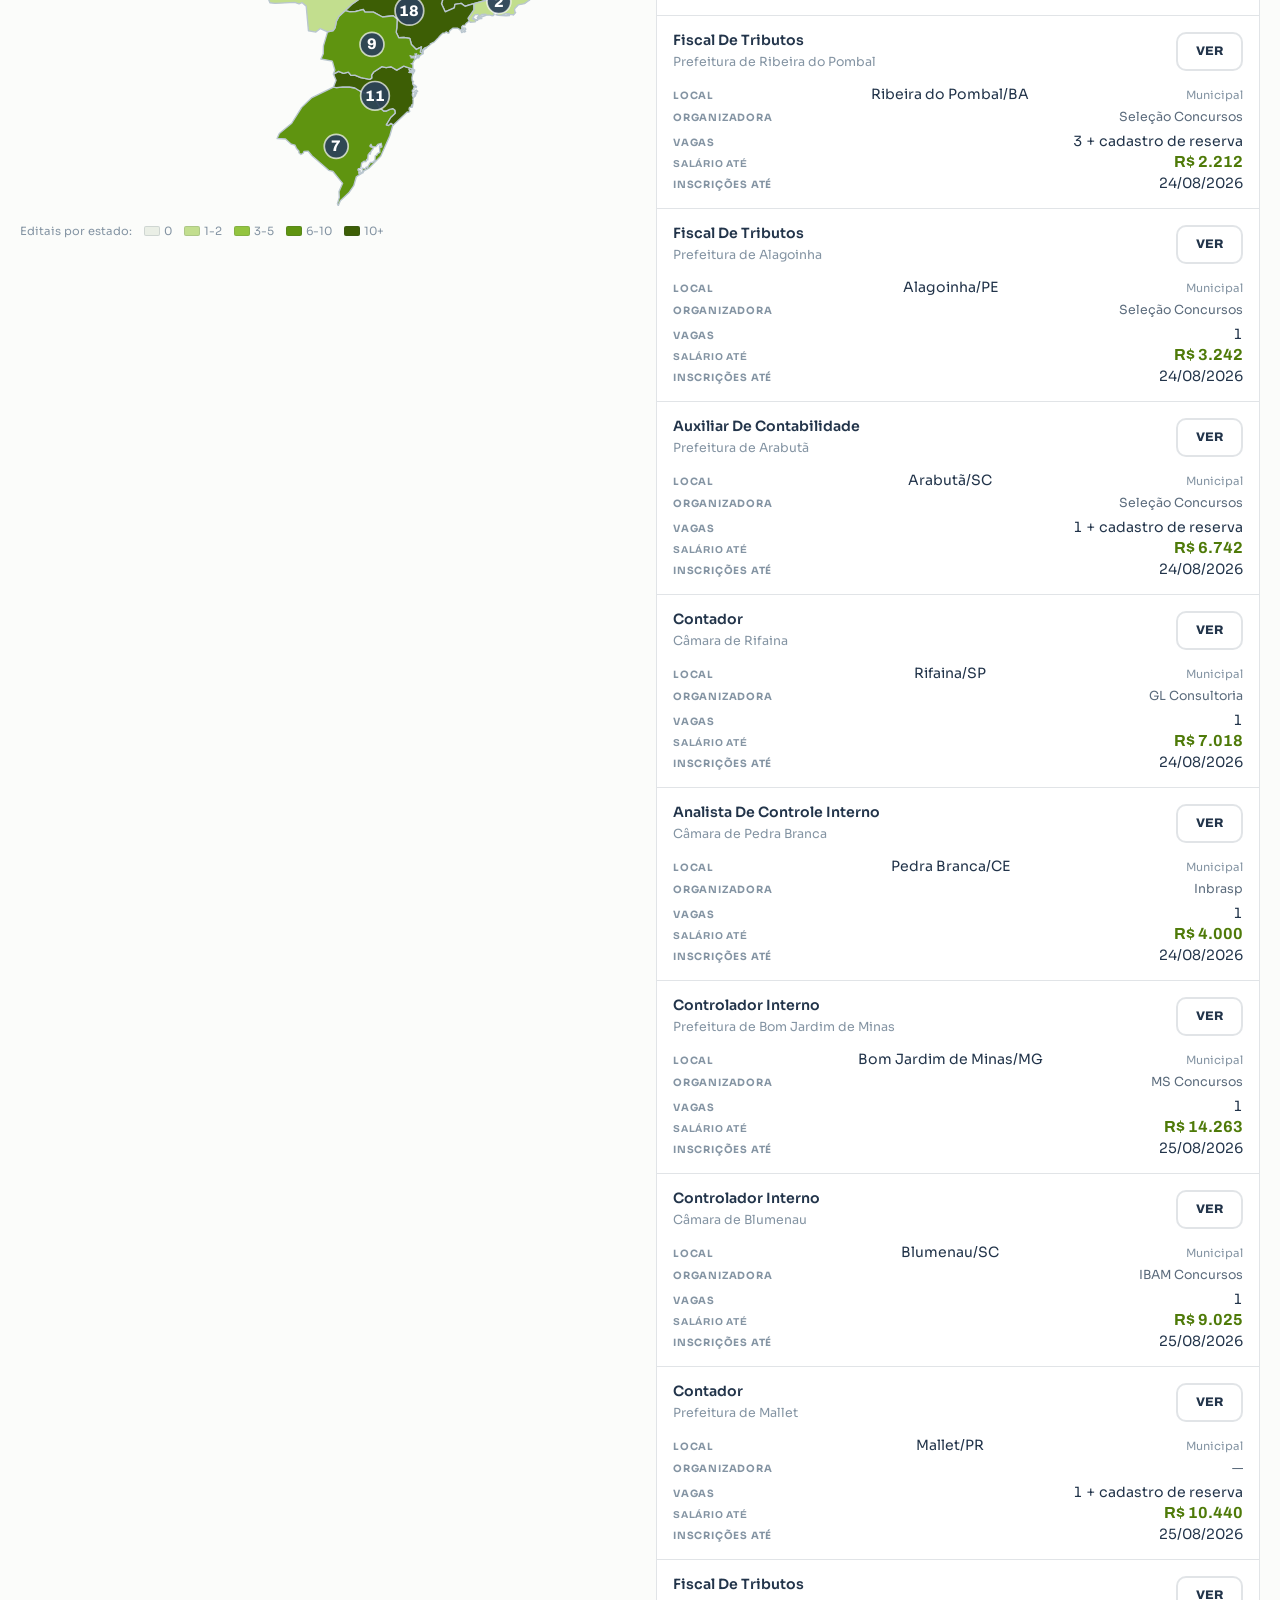
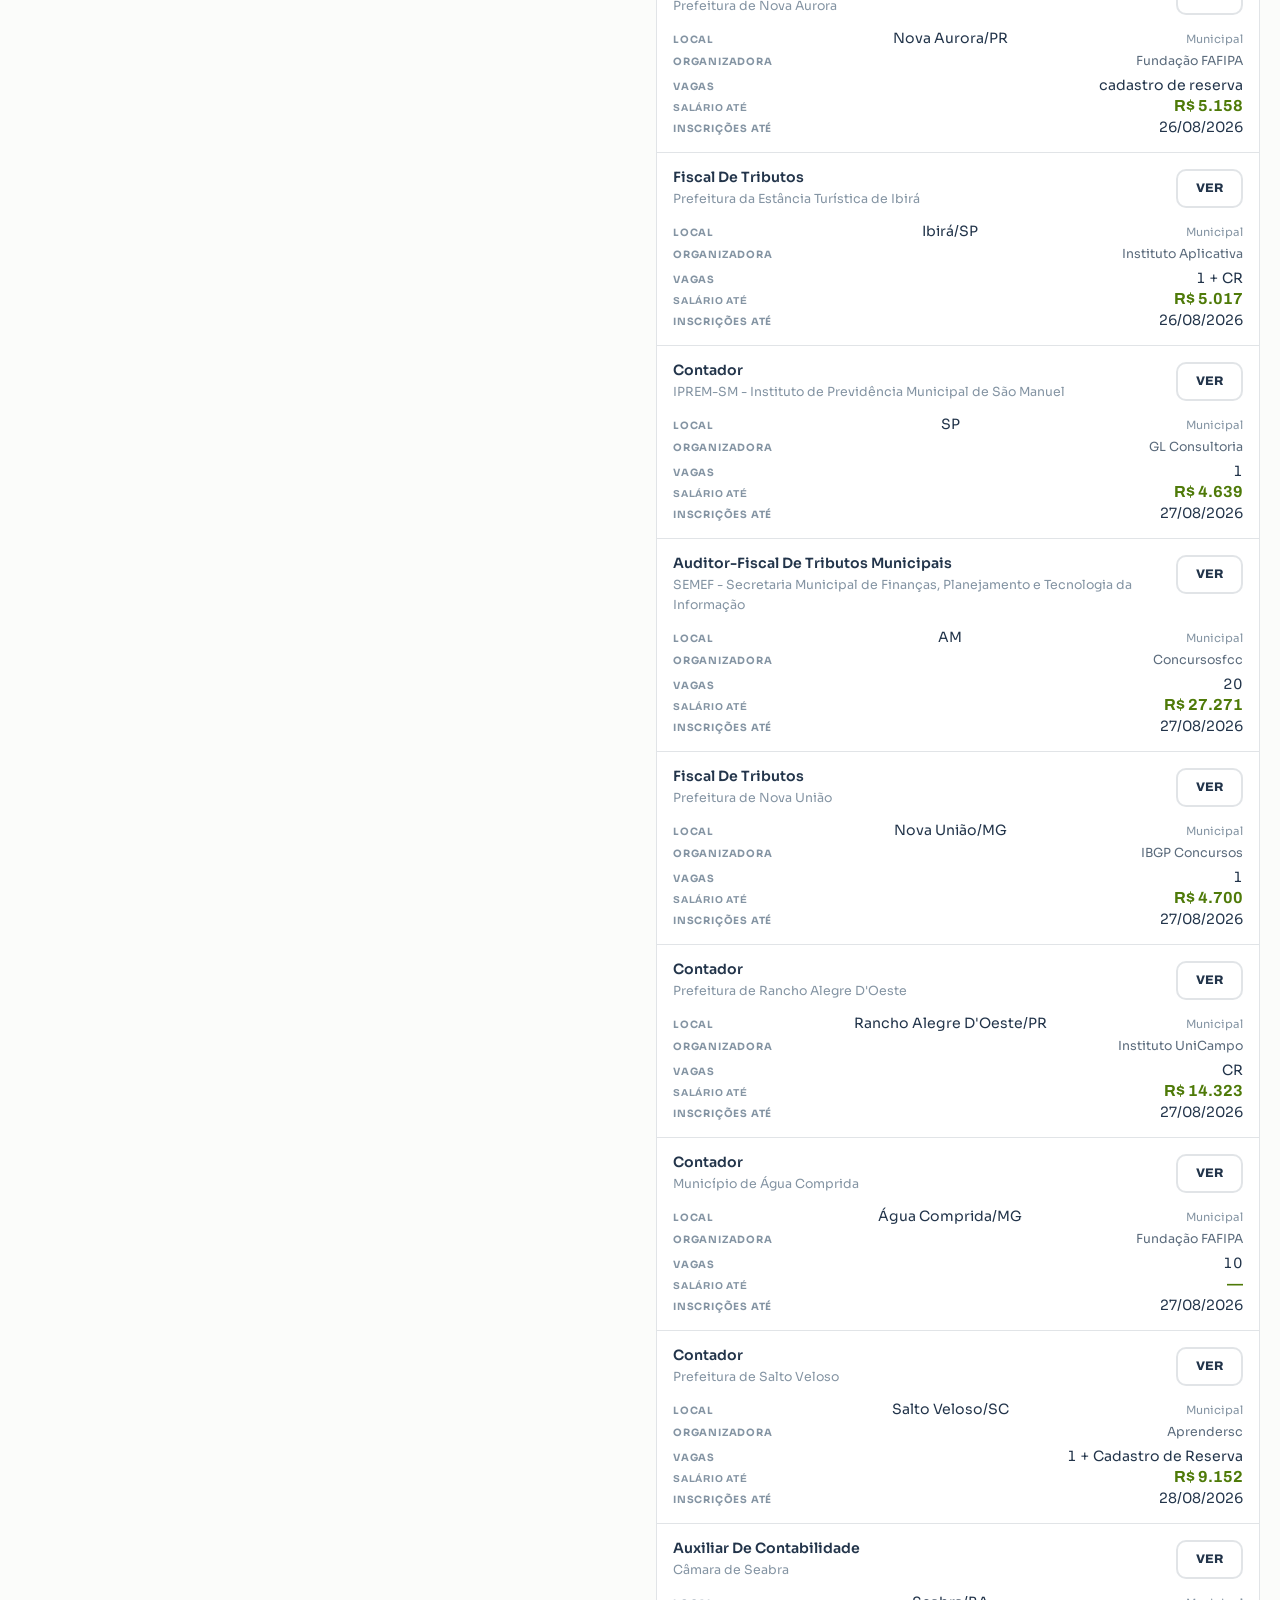
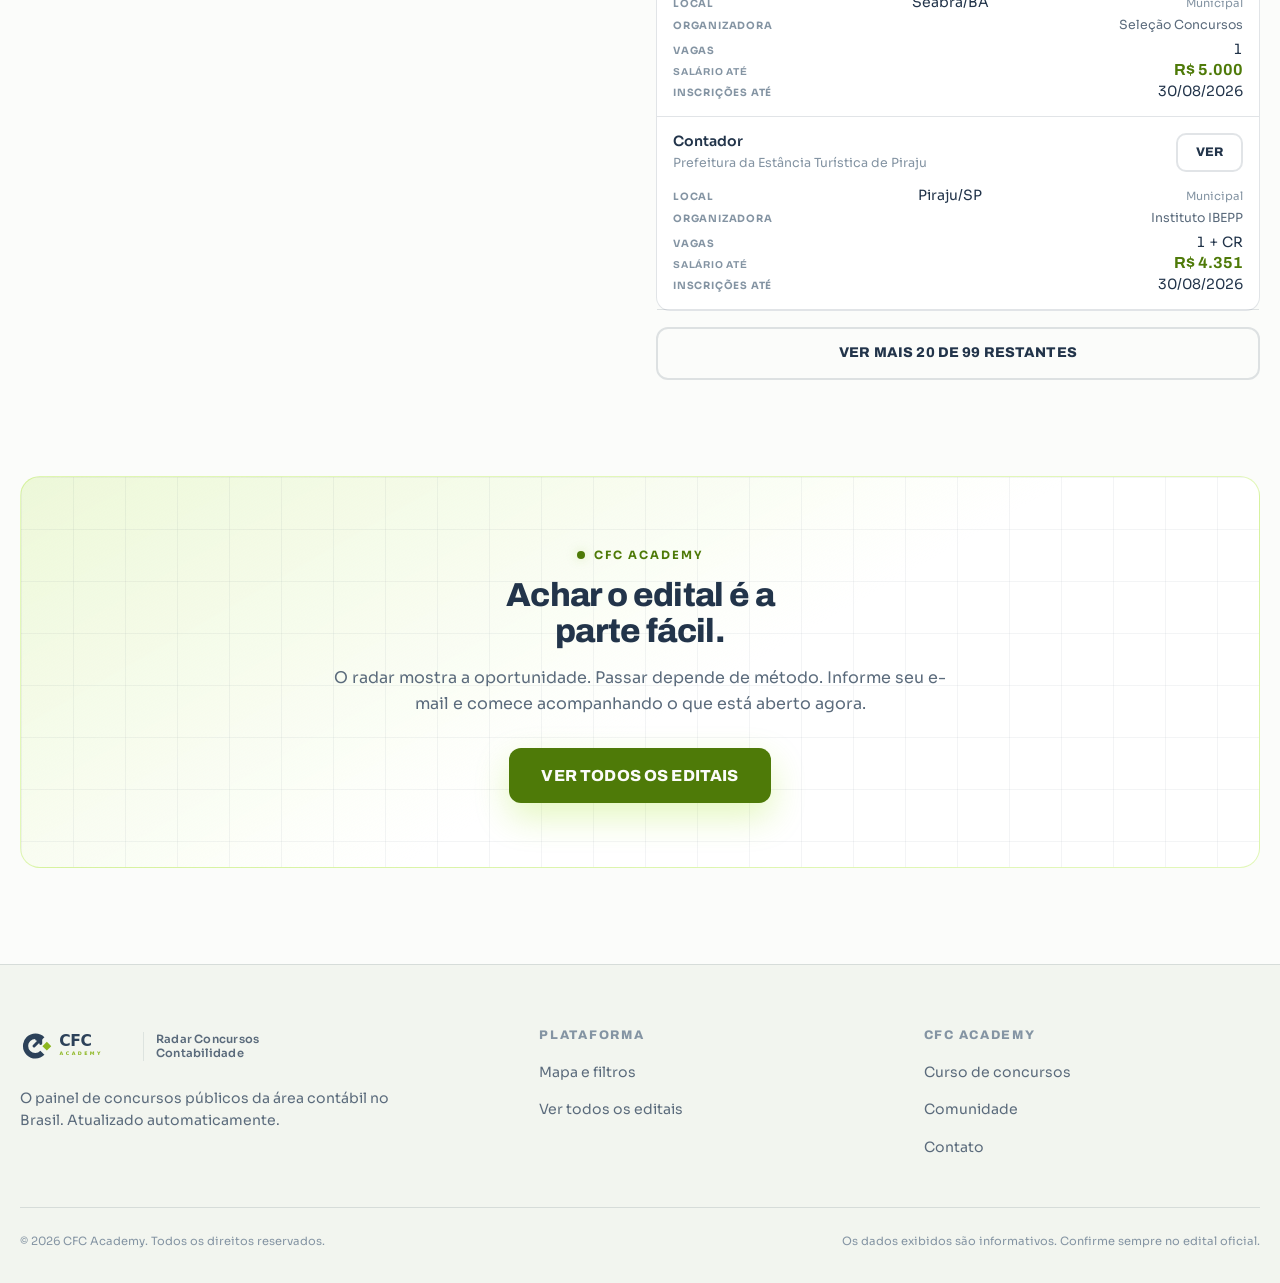
==== commit b50bfca0: "fix: barra do topo ficou clara e legível, com menu direto no celular A barra tinha `background: rgba" ====
--- a/index.html
+++ b/index.html
@@ -43,7 +43,7 @@
     </nav>
 
     <div style="display:flex;align-items:center;gap:12px">
-      <a href="cadastro.html" class="btn btn-lima btn-sm" id="cta-topo">Ver todos os editais</a>
+      <a href="cadastro.html" class="btn btn-lima btn-sm" id="cta-topo">Ver <span class="longo">todos os </span>editais</a>
       <button class="menu-btn" id="menu-btn" aria-label="Abrir menu" aria-expanded="false" aria-controls="nav">
         <svg viewBox="0 0 24 24" fill="none" stroke-width="2" stroke-linecap="round"><path d="M4 7h16M4 12h16M4 17h16"/></svg>
       </button>
@@ -151,6 +151,10 @@
         </div>
 
         <div class="mapa-lado">
+          <!-- Aparece só quando há novidade desde a última visita.
+               O JS o esconde sozinho no resto do tempo. -->
+          <p class="novidades-aviso" id="novidades-aviso" hidden></p>
+
           <div class="mapa-cabeca">
             <h3 id="mapa-titulo">Brasil</h3>
             <button class="btn btn-ghost btn-sm" id="mapa-limpar" hidden>Ver todo o Brasil</button>
--- a/css/app.css
+++ b/css/app.css
@@ -10,9 +10,22 @@
 .topbar{
   position:fixed;top:0;left:0;right:0;z-index:90;
   height:var(--topbar-h);
-  background:rgba(10,15,10,.82);
-  backdrop-filter:blur(14px);-webkit-backdrop-filter:blur(14px);
+  /* Cor FIXA em rgba(10,15,10,.82) era resquício do tema escuro:
+     ela não seguia os tokens, então a barra continuou preta
+     enquanto o resto clareou — e o texto escuro por cima dela
+     ficou com 1,09:1 de contraste, praticamente invisível.
+     Medido no navegador, não deduzido. */
+  background:rgba(255,255,255,.86);
+  backdrop-filter:blur(14px) saturate(1.4);
+  -webkit-backdrop-filter:blur(14px) saturate(1.4);
   border-bottom:1px solid var(--linha);
+}
+
+/* Ao rolar, a barra ganha sombra em vez de mudar de cor: sinaliza
+   que está sobreposta ao conteúdo sem piscar na tela. */
+.topbar.rolou{
+  background:rgba(255,255,255,.97);
+  box-shadow:var(--sombra-1);
 }
 .topbar-inner{
   height:100%;width:min(100% - 40px,var(--max));margin-inline:auto;
@@ -45,7 +58,7 @@
 
 .nav{display:flex;align-items:center;gap:var(--s-5)}
 .nav a{
-  font-size:var(--t-sm);font-weight:500;color:var(--cinza);
+  font-size:var(--t-sm);font-weight:600;color:var(--branco);
   padding:6px 0;position:relative;transition:color var(--dur-1);
 }
 .nav a::after{
@@ -72,6 +85,8 @@
 
 .menu-btn{display:none;width:40px;height:40px;place-items:center;border-radius:var(--r-sm);border:1px solid var(--linha)}
 .menu-btn svg{width:20px;height:20px;stroke:var(--branco)}
+/* --branco agora É o azul-marinho do texto; o nome do token
+   ficou herdado do tema escuro, mas o papel é o certo. */
 
 /* ============================================================
    FAIXA DE DEMONSTRAÇÃO
@@ -677,6 +692,45 @@
   .menu-btn{display:grid}
   .pulso{display:none}
 
+  /* O menu tem UM item desde que a landing foi enxugada. Sanfona
+     para esconder um link só é ritual sem função: dois toques para
+     chegar onde um bastava. O link fica visível na própria barra e
+     o botão de menu some. */
+  .nav{
+    position:static;
+    transform:none;
+    display:flex;
+    background:transparent;
+    border:0;
+    padding:0;
+    flex-direction:row;
+  }
+  .nav a{
+    padding:6px 0;
+    border:0;
+    font-size:var(--t-xs);
+    white-space:nowrap;
+  }
+  .menu-btn{display:none}
+
+  /* A barra fica mais baixa: 56px comem 7% de uma tela de 844px, e
+     ela acompanha a rolagem o tempo todo. */
+  .topbar{ height:52px }
+  .topbar-inner{ width:min(100% - 24px, var(--max)); gap:var(--s-3) }
+
+  /* "VER TODOS OS EDITAIS" quebrava em duas linhas e engolia meia
+     barra. No celular o texto encurta — o destino é o mesmo, e o
+     espaço economizado sobra para o logo respirar. */
+  .topbar .btn-lima{
+    font-size:var(--t-micro);
+    padding:8px 12px;
+    white-space:nowrap;
+  }
+  .topbar .btn-lima .longo{ display:none }
+  /* O token controla o espaço reservado no topo das seções; sem
+     atualizá-lo, sobraria uma faixa vazia de 4px sob a barra. */
+  :root{ --topbar-h:52px }
+
   .busca-linha{grid-template-columns:1fr}
   .edital{grid-template-columns:1fr;gap:var(--s-4)}
   .edital-lado{
@@ -1101,22 +1155,77 @@
 }
 
 @media (max-width:860px){
-  .hero-grid{ grid-template-columns:1fr; gap:var(--s-5) }
-
-  /* A foto vem DEPOIS do texto e em formato largo.
-     Medido no navegador: em retrato de 330x438 ela tomava a tela
-     inteira do celular e o título ficava fora da primeira vista —
-     quem chegava via uma foto, não a promessa. Em 16:9 ela ilustra
-     sem sequestrar a dobra. */
+  .hero-grid{ grid-template-columns:1fr; gap:0 }
+
+  /* CELULAR: foto em formato story, com o texto SOBRE ela.
+     ------------------------------------------------------------
+     Três tentativas até chegar aqui, e vale registrar por quê:
+
+     · retrato de 330x438 tomava a tela inteira e o título ficava
+       fora da primeira vista;
+     · 16:9 espremia uma foto vertical (1365x2048) numa faixa
+       larga, e a legenda cobria o queixo do Felipe.
+
+     A foto é vertical — brigar com isso corta o rosto. Em 9:16 ela
+     cabe inteira, e o texto ocupa o terço inferior, onde só há
+     mesa e microfone. O rosto fica livre no terço superior. */
+  .hero{ padding:0 }
+  /* O container tem padding lateral global e max-width; sem zerar
+     os dois aqui, a foto ficava com 330px numa tela de 390 e
+     sobrava uma borda branca de cada lado. */
+  .hero .container{
+    padding-inline:0;
+    max-width:100%;
+    width:100%;
+  }
+
+  .hero-grid{ position:relative }
+
   .hero-foto{
-    order:1;
+    order:-1;
     max-width:100%;
-    margin-inline:0;
+    margin:0;
+    border:0;
+    border-radius:0;
+    box-shadow:none;
   }
   .hero-foto img{
-    aspect-ratio:16/9;
-    object-position:center 22%;
-  }
+    aspect-ratio:9/16;
+    max-height:78vh;          /* deixa o próximo bloco espiar */
+    object-position:50% 18%;  /* rosto no terço superior */
+  }
+
+  /* A assinatura sai: o nome dele aparece no texto sobreposto. */
+  .hero-foto figcaption{ display:none }
+
+  /* O texto ocupa a faixa de baixo, sobre o gradiente. */
+  .hero-texto{
+    position:absolute;
+    left:0;right:0;bottom:0;
+    padding:var(--s-7) var(--s-5) var(--s-6);
+    background:linear-gradient(to top,
+      rgba(18,28,40,.97) 0%,
+      rgba(18,28,40,.92) 46%,
+      rgba(18,28,40,.55) 76%,
+      rgba(18,28,40,0) 100%);
+  }
+
+  .hero-texto .eyebrow{ color:var(--lima-vivo) }
+  .hero-texto h1{
+    color:#fff;
+    font-size:clamp(1.9rem,7.4vw,2.5rem);
+    margin:var(--s-3) 0 var(--s-4);
+  }
+  .hero-texto .lead{
+    color:rgba(255,255,255,.9);
+    font-size:1rem;
+    margin-bottom:0;
+  }
+
+  /* O parágrafo de apoio some no celular: sobre a foto ele
+     empurraria o gradiente até o rosto. O essencial já está no
+     título e no subtítulo. */
+  .hero-apoio{ display:none }
 }
 
 /* ============================================================
@@ -1208,7 +1317,6 @@
 @media (max-width:640px){
   /* A foto do hero não pode ocupar meia tela: o título e a
      promessa precisam aparecer sem rolagem. */
-  .hero-foto figcaption{ padding:var(--s-4) var(--s-3) var(--s-2) }
 
   /* O rótulo sobre o estado cresce junto com o SVG reduzido —
      senão o número vira um borrão de 4px. */
@@ -1309,8 +1417,14 @@
    ============================================================ */
 
 /* A foto ocupava 447x594 e empurrava a promessa para fora da
-   primeira tela. O rosto continua reconhecível bem menor. */
-.hero-foto{ max-width:330px; margin-left:auto }
+   primeira tela. O rosto continua reconhecível bem menor.
+
+   DENTRO da media query: sem isso a regra vinha depois do bloco de
+   mobile e vencia por ordem, prendendo a foto do celular em 330px
+   quando ela deve sangrar até a borda. */
+@media (min-width:861px){
+  .hero-foto{ max-width:330px; margin-left:auto }
+}
 
 /* O cartão da lista tinha 5 linhas de rótulo em caixa alta, o
    que fazia cada edital ocupar ~240px de altura. Compactando
@@ -1334,3 +1448,154 @@
   display:flex;align-items:center;justify-content:space-between;
   gap:var(--s-3);margin-bottom:var(--s-3);flex-wrap:wrap;
 }
+
+/* ============================================================
+   NOVIDADES DESDE A ÚLTIMA VISITA
+   ------------------------------------------------------------
+   O radar traz dezenas de editais por varredura. Sem sinalizar o
+   que mudou, quem acompanha precisa reler a lista inteira — e
+   desiste. O selo responde "isto é novo para VOCÊ", não "isto é
+   recente no site".
+   ============================================================ */
+
+.novidades-aviso{
+  display:flex;align-items:center;gap:var(--s-3);
+  margin:0 0 var(--s-4);
+  padding:var(--s-3) var(--s-4);
+  background:var(--lima-wash);
+  border:1px solid var(--lima);
+  border-radius:var(--r-sm);
+  color:var(--branco);
+  font-size:var(--t-sm);
+}
+.novidades-aviso[hidden]{ display:none }
+
+.novidades-n{
+  font-family:var(--display);
+  font-size:1.35rem;font-weight:800;
+  color:var(--lima);line-height:1;
+}
+.novidades-txt b{ color:var(--cinza);font-weight:500 }
+
+/* Selo no card e na lista */
+.badge-novo{
+  background:var(--lima);
+  color:var(--tinta-sobre-acento);
+  font-weight:800;letter-spacing:.06em;
+}
+
+.selo-novo{
+  display:inline-block;
+  margin-left:var(--s-2);
+  padding:1px 7px;
+  border-radius:var(--r-pill);
+  background:var(--lima);
+  color:var(--tinta-sobre-acento);
+  font-size:9px;font-weight:800;
+  letter-spacing:.08em;text-transform:uppercase;
+  vertical-align:middle;
+}
+
+/* Faixa lateral na linha nova: dá para varrer a lista com o olho
+   sem ler selo por selo. */
+.tabela-editais tr[data-novo="true"]{
+  box-shadow:inset 3px 0 0 var(--lima);
+}
+
+/* ============================================================
+   ANÚNCIO DO CURSO — lateral e rodapé
+   ============================================================ */
+
+/* Lateral: só aparece quando há espaço ocioso de verdade. Abaixo
+   de 1100px a coluna roubaria largura do conteúdo. */
+.anuncio-lateral{ display:none }
+
+@media (min-width:1101px){
+  .anuncio-lateral{
+    display:block;
+    position:fixed;
+    left:var(--s-4);
+    top:50%;
+    transform:translateY(-50%);
+    width:190px;
+    z-index:60;
+    background:var(--carvao);
+    border:1px solid var(--linha);
+    border-radius:var(--r);
+    overflow:hidden;
+    text-decoration:none;
+    box-shadow:var(--sombra-2);
+    transition:transform .2s ease, box-shadow .2s ease;
+  }
+  .anuncio-lateral:hover{
+    transform:translateY(-50%) translateX(2px);
+    box-shadow:var(--sombra-3);
+    border-color:var(--lima);
+  }
+}
+
+/* A faixa 1101–1340px era um BURACO: o banner sumia e o cartão de
+   rodapé também não aparecia (ele só existe até 1100px). Notebook
+   de 1280px — tamanho comuníssimo — ficava sem anúncio nenhum.
+
+   Em vez de esconder, o banner ENCOLHE nessa faixa. Continua
+   visível, sem encostar no conteúdo. */
+@media (min-width:1101px) and (max-width:1340px){
+  .anuncio-lateral{
+    width:150px;
+    left:var(--s-2);
+  }
+  .anuncio-lateral-txt{ padding:var(--s-3) }
+}
+
+.anuncio-lateral img{ width:100%;height:auto;display:block }
+.anuncio-lateral-txt{ padding:var(--s-4) }
+.anuncio-lateral-txt strong{
+  display:block;font-family:var(--display);
+  font-size:1.02rem;color:var(--branco);margin:var(--s-2) 0;
+}
+.anuncio-lateral-txt p{
+  color:var(--cinza);font-size:var(--t-xs);
+  line-height:1.5;margin-bottom:var(--s-3);
+}
+
+/* Rodapé (celular): empurra o conteúdo, não cobre. */
+.anuncio-rodape{
+  position:fixed;
+  left:var(--s-3); right:var(--s-3); bottom:var(--s-3);
+  z-index:70;
+  display:flex;align-items:center;gap:var(--s-2);
+  background:var(--carvao);
+  border:1px solid var(--lima);
+  border-radius:var(--r);
+  box-shadow:var(--sombra-3);
+  padding:var(--s-3);
+  transform:translateY(140%);
+  transition:transform .3s cubic-bezier(.4,0,.2,1);
+}
+.anuncio-rodape.visivel{ transform:translateY(0) }
+
+.anuncio-rodape-link{
+  flex:1;display:flex;align-items:center;gap:var(--s-3);
+  justify-content:space-between;text-decoration:none;
+}
+.anuncio-rodape strong{
+  display:block;font-size:var(--t-sm);color:var(--branco);
+}
+.anuncio-rodape span:not(.btn){
+  display:block;font-size:var(--t-micro);color:var(--cinza);
+  line-height:1.4;
+}
+
+.anuncio-fechar{
+  flex-shrink:0;
+  width:28px;height:28px;
+  border:0;border-radius:50%;
+  background:var(--carvao-3);color:var(--cinza);
+  cursor:pointer;font-size:14px;line-height:1;
+}
+.anuncio-fechar:hover{ background:var(--carvao-2);color:var(--branco) }
+
+@media (min-width:1101px){
+  .anuncio-rodape{ display:none }
+}
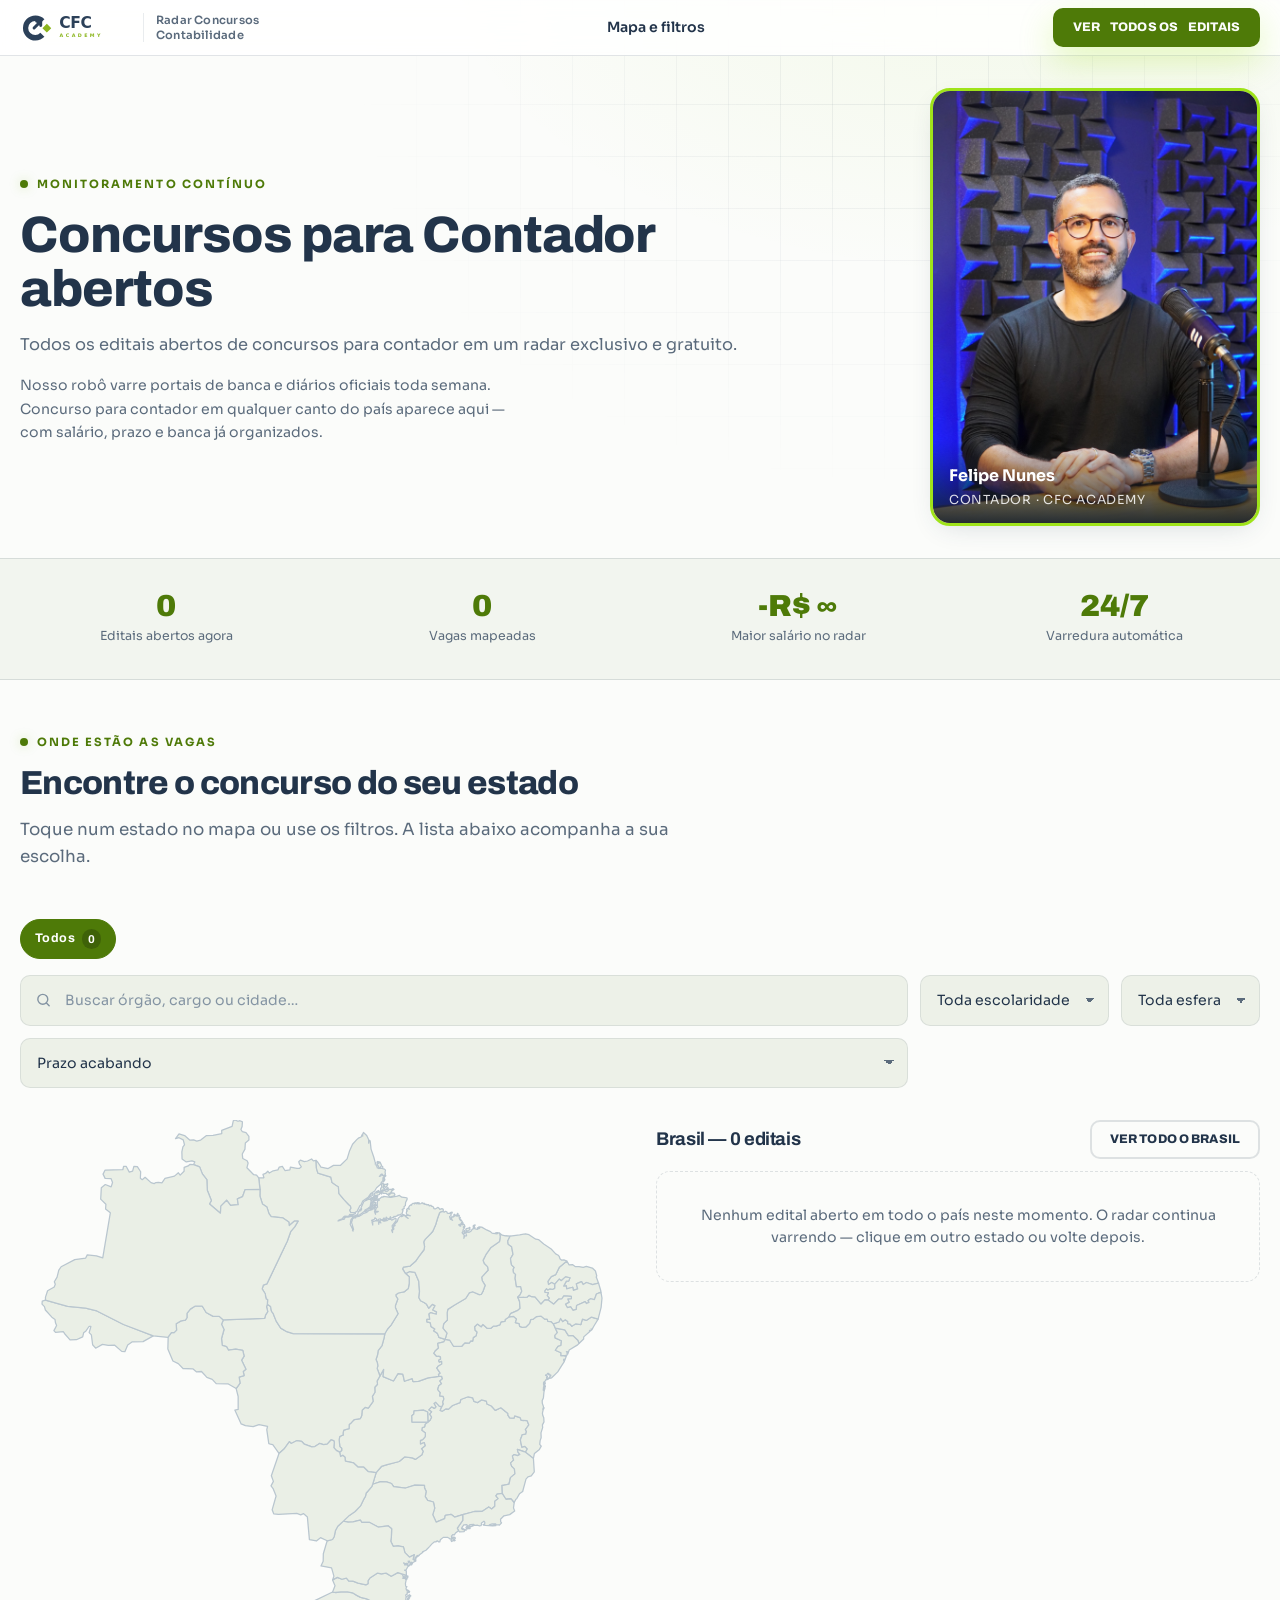
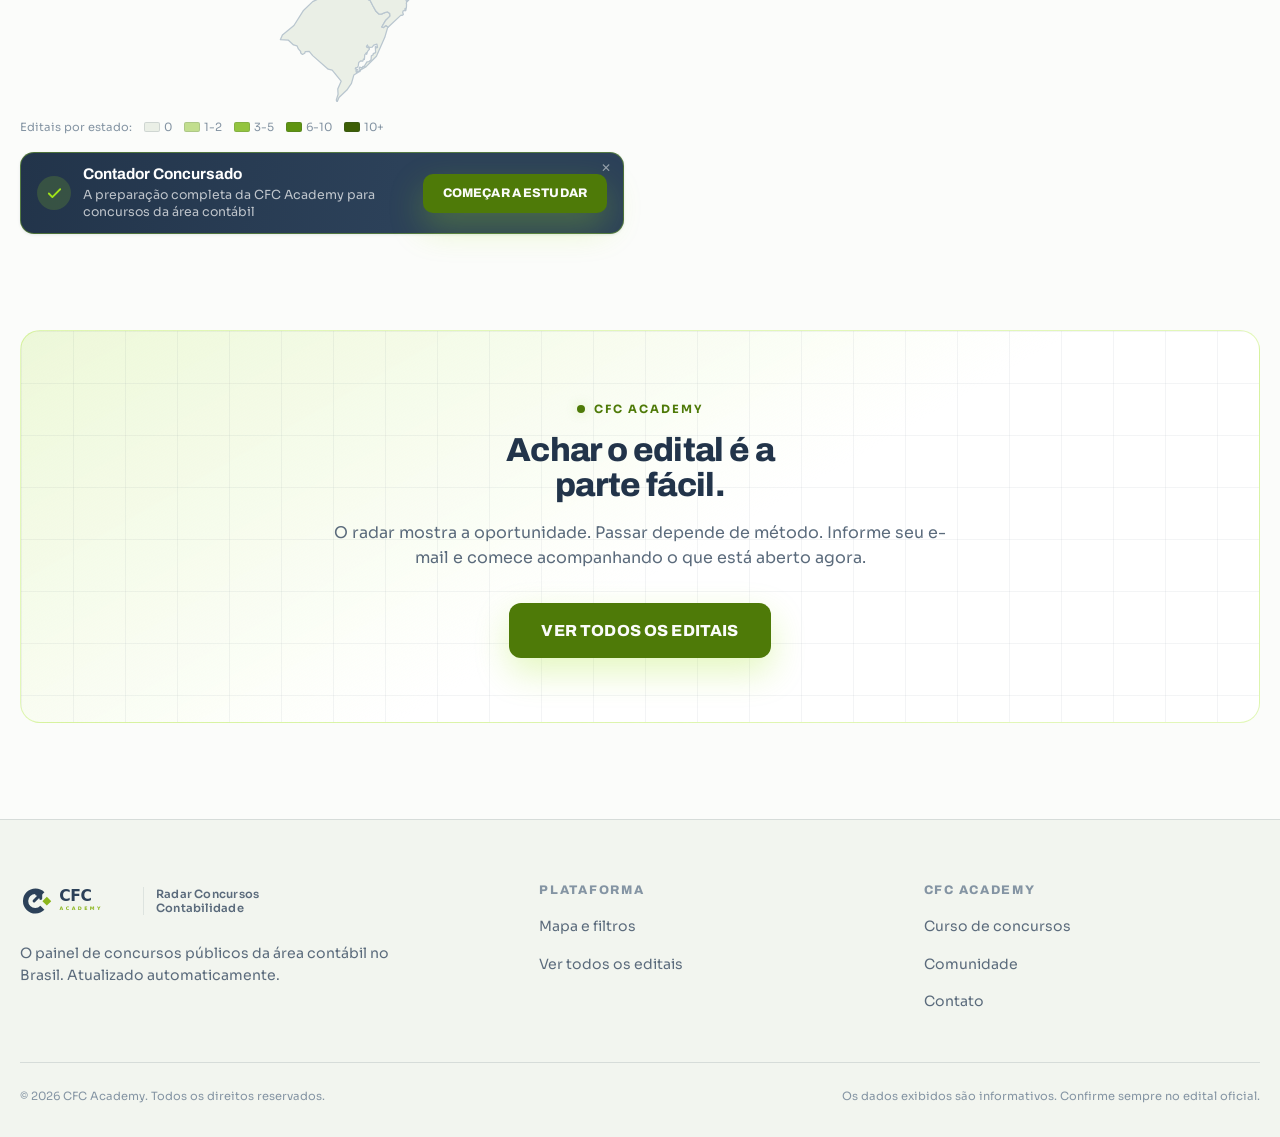
==== commit 0e62cca1: "feat: bloqueia todo dado de edital sem cadastro, adiciona filtro de esfera Pedido do Patrick (01/09/" ====
--- a/index.html
+++ b/index.html
@@ -128,6 +128,12 @@
           <option value="superior">Superior</option>
           <option value="medio">Médio / Técnico</option>
         </select>
+        <select id="f-nivel" class="campo" aria-label="Esfera">
+          <option value="">Toda esfera</option>
+          <option value="federal">Federal</option>
+          <option value="estadual">Estadual</option>
+          <option value="municipal">Municipal</option>
+        </select>
         <select id="f-ordem" class="campo" aria-label="Ordenar">
           <option value="prazo">Prazo acabando</option>
           <option value="salario">Maior salário</option>
--- a/css/app.css
+++ b/css/app.css
@@ -117,7 +117,6 @@
 body.tem-demo :where([id]){
   scroll-margin-top:calc(var(--topbar-h) + var(--faixa-demo-h,42px) + 12px);
 }
-body.tem-demo .busca-wrap{top:calc(var(--topbar-h) + var(--faixa-demo-h,42px))}
 body.tem-demo #painel{scroll-margin-top:calc(var(--topbar-h) + var(--faixa-demo-h,42px) + var(--busca-h,146px))}
 body.tem-demo .boas-vindas{padding-top:calc(var(--topbar-h) + var(--faixa-demo-h,42px) + var(--s-6))}
 
@@ -234,9 +233,15 @@
 :where([id]){scroll-margin-top:calc(var(--topbar-h) + 12px)}
 
 .busca-wrap{
-  position:sticky;top:var(--topbar-h);z-index:60;
-  background:rgba(10,15,10,.9);
-  backdrop-filter:blur(14px);-webkit-backdrop-filter:blur(14px);
+  /* NÃO é mais fixa (decisão do Patrick, ago/2026): o mapa já
+     acompanha a rolagem e carrega os filtros por estado. Duas
+     barras grudadas comiam 146px de altura útil o tempo todo.
+
+     A cor também era resquício do tema escuro — rgba(10,15,10,.9)
+     fixo, que deixava uma faixa preta atravessando a página clara.
+     Mesmo defeito que a barra do topo tinha. */
+  position:relative;
+  background:var(--preto-2);
   border-bottom:1px solid var(--linha);
   padding:var(--s-4) 0;
 }
@@ -398,6 +403,41 @@
 .paywall .btn{width:100%}
 .paywall .micro{
   margin-top:var(--s-3);font-size:var(--t-micro);color:var(--cinza-esc);
+}
+
+/* ============================================================
+   LINHA RASPADA — tabela do mapa sem cadastro (01/09/2026)
+   Diferente de `.trancado` (blur sobre dado real), aqui o HTML
+   nunca carrega cidade/cargo/salário: a linha só tem a UF. Não
+   precisa de blur porque não há nada sensível para esconder — é
+   comunicar "existe algo aqui" sem entregar o quê.
+   ============================================================ */
+.tabela-raspada tbody tr.linha-raspada{border-bottom:1px solid var(--linha-fraca)}
+/* :first-child para VENCER a regra mobile que vira <td> em flex
+   space-between e soma um rótulo ::before — sem isso "São Paulo" e
+   "Rio Grande do Sul" quebravam linha e sobrepunham o texto seguinte
+   em telas estreitas (achado em teste no celular, 01/09/2026). Esta
+   linha só tem um <td colspan> e não é uma ficha de campos, então
+   nenhuma dessas regras deveria valer aqui. */
+.tabela-raspada .linha-raspada td:first-child{
+  display:block !important;margin-bottom:0;padding:0;
+}
+.tabela-raspada .linha-raspada td:first-child::before{content:none}
+.tabela-raspada .raspado-uf{
+  display:block;padding:var(--s-4) var(--s-2);
+  color:var(--cinza);font-size:var(--t-sm);letter-spacing:.02em;
+  background:repeating-linear-gradient(
+    -45deg,transparent,transparent 8px,var(--linha-fraca) 8px,var(--linha-fraca) 9px
+  );
+}
+.tabela-raspada tbody tr.linha-raspada:hover .raspado-uf{color:var(--cinza-esc)}
+
+/* O paywall de baixo do volume raspado precisa de FLUXO normal, não
+   posicionamento absoluto (`.paywall` original vive dentro de
+   `.trancado`, que tem altura fixa dos cards borrados por trás — aqui
+   não há isso, a tabela raspada tem a altura do seu próprio conteúdo). */
+.paywall-cheio{
+  position:static;transform:none;margin:var(--s-6) auto 0;
 }
 
 /* comparativo visitante × cadastrado — colapsa em uma coluna no mobile */
@@ -1072,6 +1112,15 @@
   color:var(--cinza-esc);line-height:1.5;text-align:center;
 }
 
+/* Cópia local do edital: alternativa discreta, nunca concorre com o
+   link oficial da banca — o oficial é o botão, este é texto. */
+.link-copia{
+  display:block;margin-top:var(--s-3);font-size:var(--t-micro);
+  color:var(--cinza-esc);line-height:1.5;text-align:center;
+  text-decoration:underline;text-underline-offset:2px;
+}
+.link-copia:hover{color:var(--carvao)}
+
 @media (max-width:760px){
   .edital-resumo{font-size:.95rem;padding-left:var(--s-3);margin-bottom:var(--s-5)}
 }
@@ -1506,60 +1555,100 @@
    ANÚNCIO DO CURSO — lateral e rodapé
    ============================================================ */
 
-/* Lateral: só aparece quando há espaço ocioso de verdade. Abaixo
-   de 1100px a coluna roubaria largura do conteúdo. */
-.anuncio-lateral{ display:none }
-
-@media (min-width:1101px){
-  .anuncio-lateral{
-    display:block;
-    position:fixed;
-    left:var(--s-4);
-    top:50%;
-    transform:translateY(-50%);
-    width:190px;
-    z-index:60;
-    background:var(--carvao);
-    border:1px solid var(--linha);
-    border-radius:var(--r);
-    overflow:hidden;
-    text-decoration:none;
-    box-shadow:var(--sombra-2);
-    transition:transform .2s ease, box-shadow .2s ease;
-  }
-  .anuncio-lateral:hover{
-    transform:translateY(-50%) translateX(2px);
-    box-shadow:var(--sombra-3);
-    border-color:var(--lima);
-  }
-}
-
-/* A faixa 1101–1340px era um BURACO: o banner sumia e o cartão de
-   rodapé também não aparecia (ele só existe até 1100px). Notebook
-   de 1280px — tamanho comuníssimo — ficava sem anúncio nenhum.
-
-   Em vez de esconder, o banner ENCOLHE nessa faixa. Continua
-   visível, sem encostar no conteúdo. */
-@media (min-width:1101px) and (max-width:1340px){
-  .anuncio-lateral{
-    width:150px;
-    left:var(--s-2);
-  }
-  .anuncio-lateral-txt{ padding:var(--s-3) }
-}
-
-.anuncio-lateral img{ width:100%;height:auto;display:block }
-.anuncio-lateral-txt{ padding:var(--s-4) }
-.anuncio-lateral-txt strong{
-  display:block;font-family:var(--display);
-  font-size:1.02rem;color:var(--branco);margin:var(--s-2) 0;
-}
-.anuncio-lateral-txt p{
-  color:var(--cinza);font-size:var(--t-xs);
-  line-height:1.5;margin-bottom:var(--s-3);
-}
-
-/* Rodapé (celular): empurra o conteúdo, não cobre. */
+/* ============================================================
+   BANNER DO CURSO — dentro da coluna do mapa
+   ------------------------------------------------------------
+   Terceira posição tentada. As duas anteriores falharam porque
+   não há espaço LATERAL neste layout (margem de 100px numa tela
+   de 1440), e a faixa atravessando a página roubava o rodapé.
+
+   Aqui o banner é horizontal e mora DENTRO da coluna, abaixo da
+   legenda. Como a coluna é sticky, ele acompanha a rolagem junto
+   com o mapa — fixo, sem flutuar por cima de nada.
+
+   O ENCAIXE É MEDIDO: mapa (582) + legenda (18) + banner (110) +
+   folgas (48) = 758px, que cabe até numa janela de 768. Em telas
+   mais baixas o MAPA encolhe (min() abaixo), não o banner some —
+   um mapa 8% menor continua clicável; um anúncio ausente não
+   anuncia.
+   ============================================================ */
+
+/* O mapa cede altura quando a janela é baixa, para o banner
+   sempre caber. 320px é o piso: abaixo disso os estados do
+   Sudeste ficam pequenos demais para acertar com o mouse. */
+#mapa-svg svg{
+  max-height:min(582px, calc(100vh - 210px));
+  width:100%;
+  height:auto;
+}
+
+.anuncio-faixa{
+  display:flex; align-items:center; gap:var(--s-3);
+  margin-top:var(--s-4);
+  padding:var(--s-3) var(--s-4);
+  border-radius:var(--r);
+  background:linear-gradient(100deg, #22344A, #2C4159 62%);
+  border:1px solid rgba(159,227,26,.34);
+  box-shadow:var(--sombra-1);
+  position:relative;
+  /* Entra suave quando o JS o adiciona, sem pular o layout. */
+  opacity:0; transform:translateY(6px);
+  transition:opacity .3s ease, transform .3s ease;
+}
+.anuncio-faixa.visivel{ opacity:1; transform:none }
+
+.anuncio-faixa-link{
+  flex:1; min-width:0;
+  display:flex; align-items:center; gap:var(--s-3);
+  text-decoration:none;
+}
+
+.anuncio-selo{
+  flex-shrink:0;
+  width:34px; height:34px;
+  display:grid; place-items:center;
+  border-radius:50%;
+  background:rgba(159,227,26,.16);
+  color:var(--lima-vivo);
+}
+.anuncio-selo svg{ width:17px; height:17px }
+
+.anuncio-faixa-txt{ flex:1; min-width:0 }
+.anuncio-faixa-txt strong{
+  display:block;
+  font-family:var(--display);
+  font-size:.96rem; color:#fff; line-height:1.25;
+}
+.anuncio-faixa-txt span{
+  display:block;
+  font-size:var(--t-xs); color:rgba(255,255,255,.7);
+  line-height:1.4; margin-top:2px;
+}
+
+.anuncio-faixa .btn{ flex-shrink:0 }
+
+.anuncio-faixa .anuncio-fechar{
+  position:absolute; top:4px; right:6px;
+  width:22px; height:22px;
+  background:transparent; color:rgba(255,255,255,.5);
+  border:0; border-radius:50%;
+  cursor:pointer; font-size:12px; line-height:1;
+}
+.anuncio-faixa .anuncio-fechar:hover{
+  background:rgba(255,255,255,.12); color:#fff;
+}
+
+/* Coluna estreita: o texto de apoio sai e o botão encolhe, para o
+   banner não quebrar em duas linhas. */
+@container listamapa (max-width: 520px){
+  .anuncio-faixa-txt span{ display:none }
+}
+
+/* No celular quem assume é o cartão de rodapé. */
+@media (max-width:920px){
+  .anuncio-faixa{ display:none }
+}
+
 .anuncio-rodape{
   position:fixed;
   left:var(--s-3); right:var(--s-3); bottom:var(--s-3);
@@ -1599,3 +1688,81 @@
 @media (min-width:1101px){
   .anuncio-rodape{ display:none }
 }
+
+/* ============================================================
+   PLATAFORMA — mapa fixo, lista rolando ao lado
+   ------------------------------------------------------------
+   Antes eram duas áreas empilhadas: a lista inteira no topo e o
+   mapa lá embaixo, como navegação paralela. Quem abria a
+   plataforma caía numa lista de 127 editais sem filtro nenhum.
+
+   Agora é a mesma leitura da landing: o mapa é o filtro e fica à
+   vista enquanto a lista corre ao lado.
+   ============================================================ */
+
+.painel-duplo{
+  display:grid;
+  /* `minmax(0,...)` nos dois lados: coluna de grid tem largura
+     mínima automática, e sem isso a lista empurraria o mapa.
+
+     O mapa cresceu de 440 para 560px: ele é o filtro principal, e a
+     440 os estados do Sudeste ficavam pequenos demais para clicar
+     sem errar o vizinho. A lista continua confortável — os cards
+     dela já viram formato compacto abaixo de 700px. */
+  grid-template-columns:minmax(0,560px) minmax(0,1fr);
+  gap:var(--s-6);
+  align-items:start;
+}
+
+.painel-mapa{
+  position:sticky;
+  top:var(--s-4);
+
+  /* Elemento sticky MAIS ALTO que a janela não gruda: ele rola até
+     o fim antes de prender. Medido: a coluna tinha 1137px numa
+     janela de 900, então o mapa mal chegava a fixar — e o anúncio,
+     que rolava junto, parecia passar por cima da legenda.
+
+     Limitando a altura, o conjunto cabe e gruda de verdade. O
+     `overflow:auto` é a saída de emergência para janela muito
+     baixa: melhor rolar dentro da coluna que cortar o anúncio. */
+  max-height:calc(100vh - var(--s-6));
+  overflow-y:auto;
+  overflow-x:hidden;
+  /* Sem isto a barra de rolagem interna aparece o tempo todo no
+     Windows e serrilha a borda do mapa. */
+  scrollbar-width:thin;
+}
+
+.painel-lista #resumo{
+  font-size:var(--t-sm);
+  color:var(--cinza);
+  margin-bottom:var(--s-4);
+}
+
+/* No celular vira coluna única e o mapa NÃO gruda: ali ele comeria
+   metade da tela enquanto a lista passa por baixo — o oposto do
+   que resolve no desktop. */
+@media (max-width:920px){
+  .painel-duplo{ grid-template-columns:1fr; gap:var(--s-5) }
+  .painel-mapa{ position:static }
+  .painel-mapa .mapa-coluna{ max-width:min(420px,100%); margin-inline:auto }
+}
+
+/* ============================================================
+   BARRA DO TOPO — fixa só no celular
+   ------------------------------------------------------------
+   Decisão do Patrick (ago/2026): no computador ela não precisa
+   acompanhar a rolagem. Ali o mapa já é a âncora fixa, e duas
+   coisas grudadas ao mesmo tempo comem altura útil.
+
+   No celular ela continua fixa: é o único caminho de volta ao
+   topo e para a chamada principal.
+   ============================================================ */
+
+@media (min-width:921px){
+  .topbar{ position:absolute }
+  /* Sem barra fixa, o conteúdo não precisa mais do espaço
+     reservado no topo. */
+  .hero{ padding-top:calc(var(--topbar-h) + var(--s-6)) }
+}
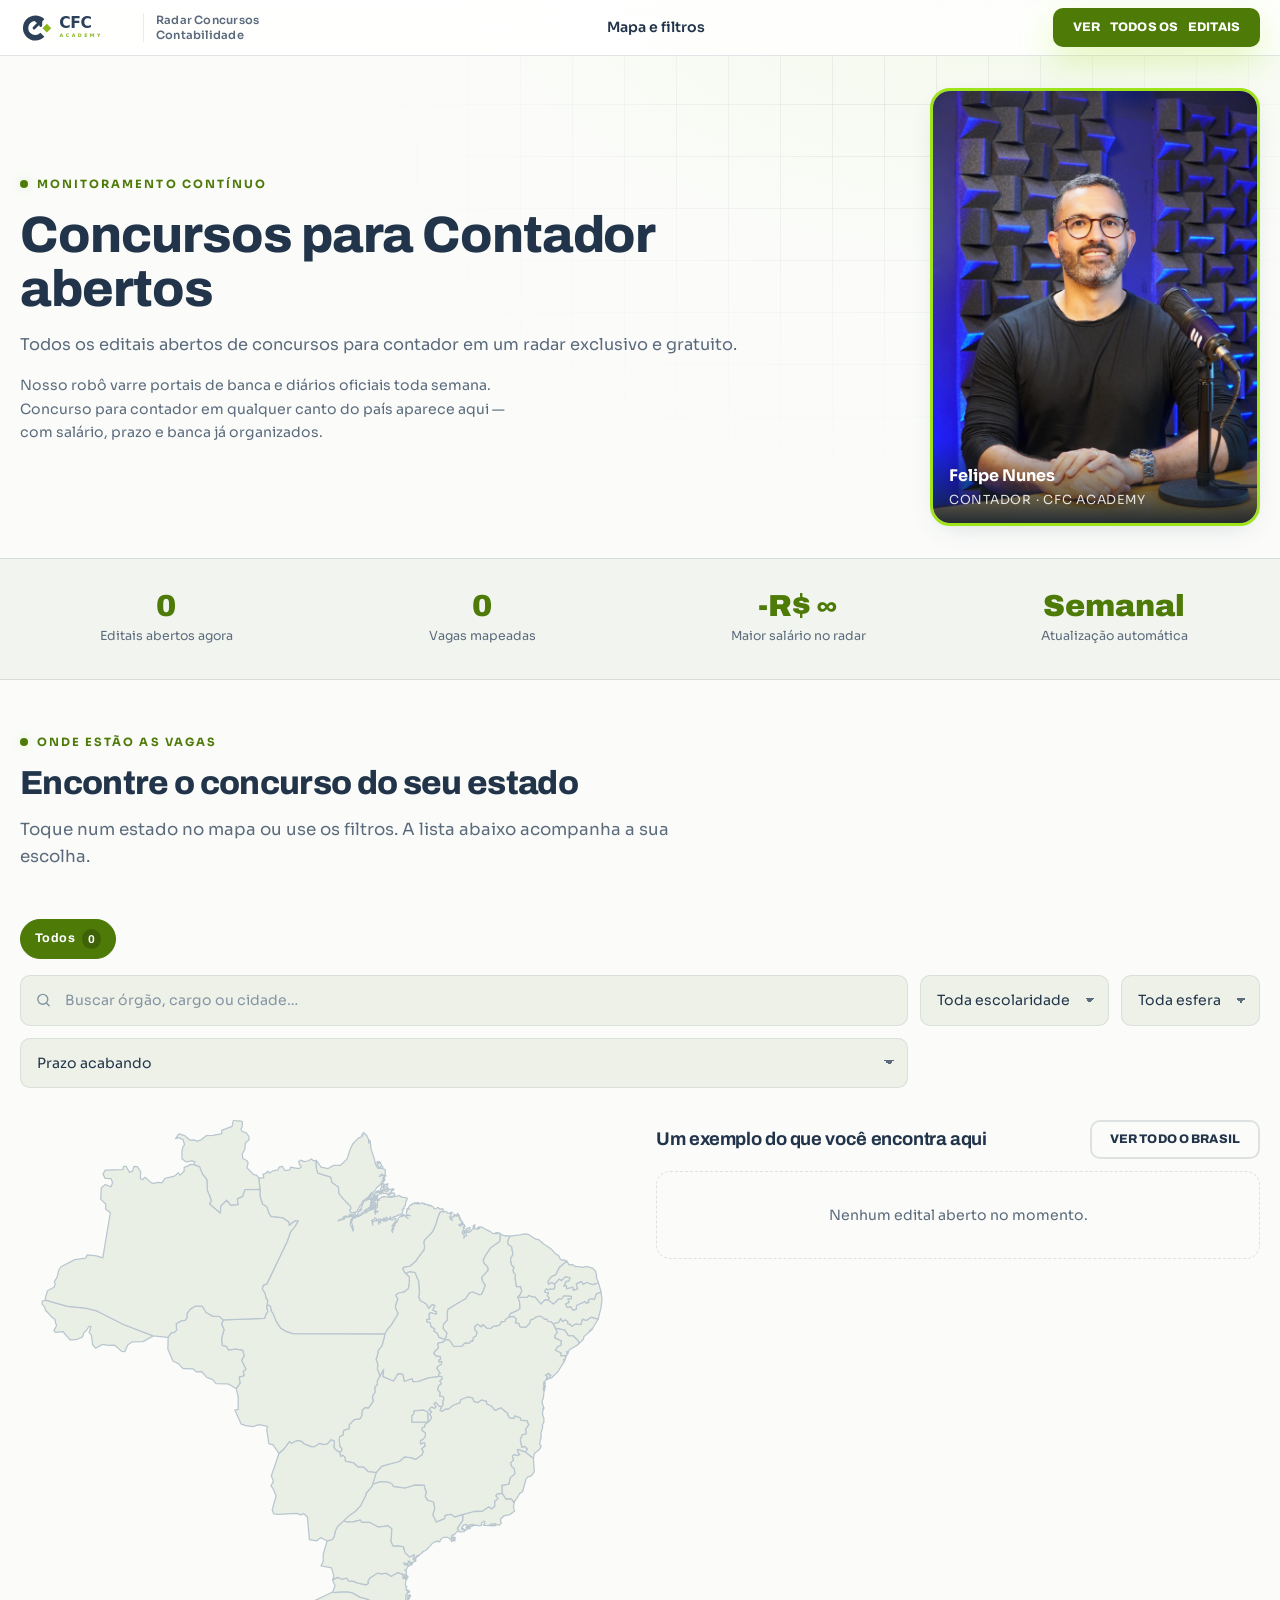
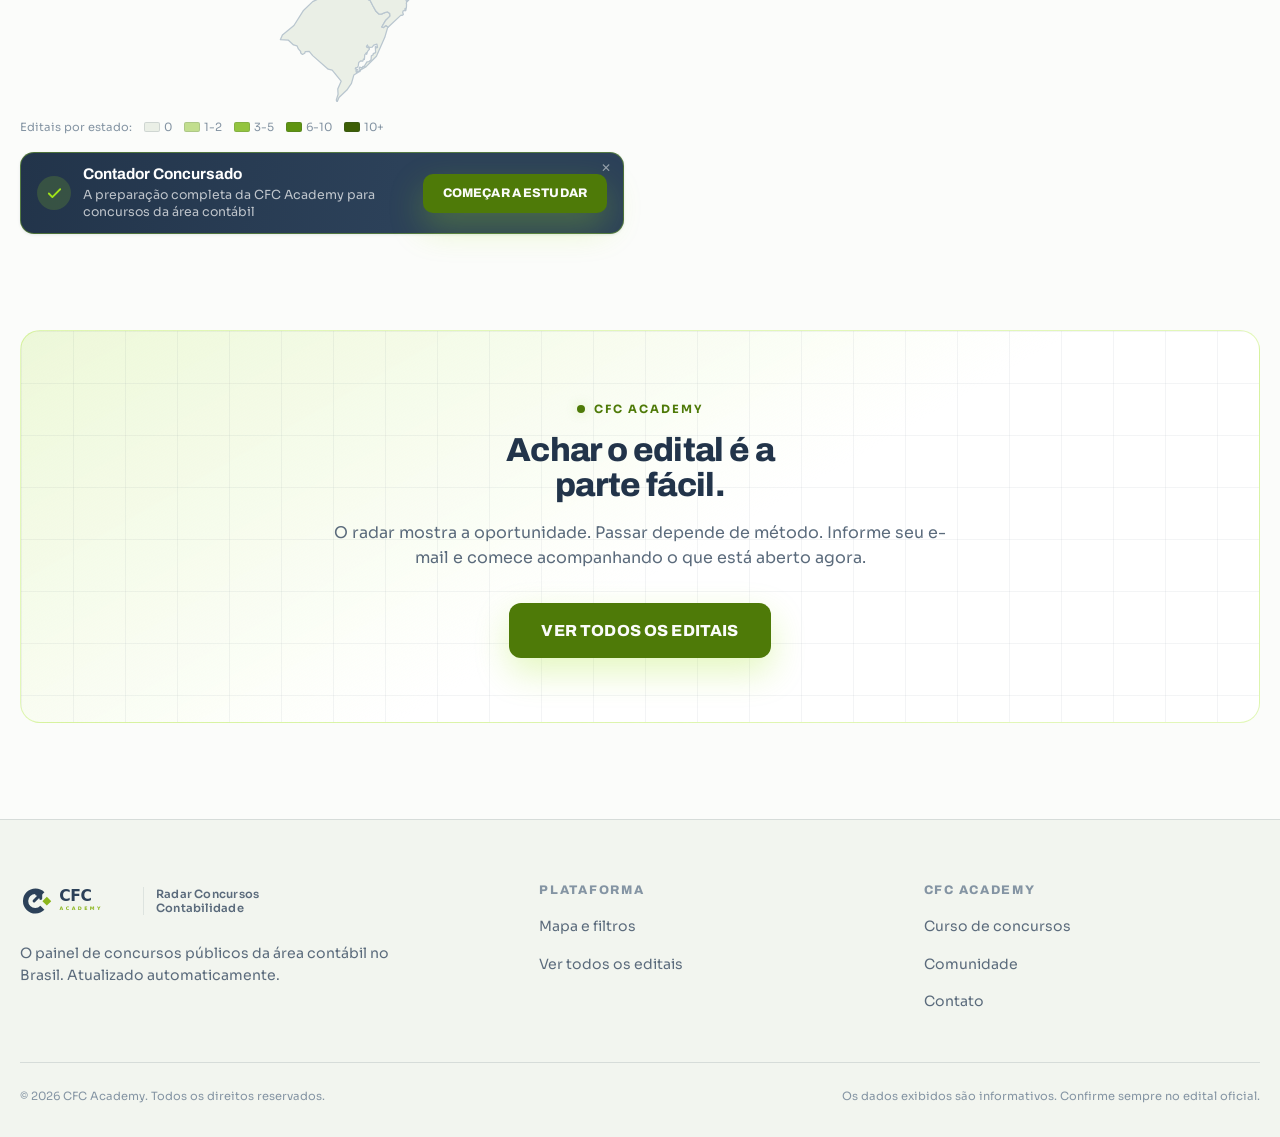
==== commit 24bcf887: "fix(site): troca "24/7" por "Semanal" na faixa de números O robô roda uma vez por semana (segunda 05" ====
--- a/index.html
+++ b/index.html
@@ -92,7 +92,7 @@
     <div><div class="n num" id="s-abertos">0</div><div class="l">Editais abertos agora</div></div>
     <div><div class="n num" id="s-vagas">0</div><div class="l">Vagas mapeadas</div></div>
     <div><div class="n num" id="s-salario">R$ 0</div><div class="l">Maior salário no radar</div></div>
-    <div><div class="n num">24/7</div><div class="l">Varredura automática</div></div>
+    <div><div class="n num">Semanal</div><div class="l">Atualização automática</div></div>
   </div>
 </section>
 
--- a/css/app.css
+++ b/css/app.css
@@ -405,40 +405,61 @@
   margin-top:var(--s-3);font-size:var(--t-micro);color:var(--cinza-esc);
 }
 
-/* ============================================================
-   LINHA RASPADA — tabela do mapa sem cadastro (01/09/2026)
-   Diferente de `.trancado` (blur sobre dado real), aqui o HTML
-   nunca carrega cidade/cargo/salário: a linha só tem a UF. Não
-   precisa de blur porque não há nada sensível para esconder — é
-   comunicar "existe algo aqui" sem entregar o quê.
-   ============================================================ */
-.tabela-raspada tbody tr.linha-raspada{border-bottom:1px solid var(--linha-fraca)}
-/* :first-child para VENCER a regra mobile que vira <td> em flex
-   space-between e soma um rótulo ::before — sem isso "São Paulo" e
-   "Rio Grande do Sul" quebravam linha e sobrepunham o texto seguinte
-   em telas estreitas (achado em teste no celular, 01/09/2026). Esta
-   linha só tem um <td colspan> e não é uma ficha de campos, então
-   nenhuma dessas regras deveria valer aqui. */
-.tabela-raspada .linha-raspada td:first-child{
-  display:block !important;margin-bottom:0;padding:0;
-}
-.tabela-raspada .linha-raspada td:first-child::before{content:none}
-.tabela-raspada .raspado-uf{
-  display:block;padding:var(--s-4) var(--s-2);
-  color:var(--cinza);font-size:var(--t-sm);letter-spacing:.02em;
-  background:repeating-linear-gradient(
-    -45deg,transparent,transparent 8px,var(--linha-fraca) 8px,var(--linha-fraca) 9px
-  );
-}
-.tabela-raspada tbody tr.linha-raspada:hover .raspado-uf{color:var(--cinza-esc)}
-
-/* O paywall de baixo do volume raspado precisa de FLUXO normal, não
+/* O paywall abaixo do exemplo único precisa de FLUXO normal, não
    posicionamento absoluto (`.paywall` original vive dentro de
    `.trancado`, que tem altura fixa dos cards borrados por trás — aqui
    não há isso, a tabela raspada tem a altura do seu próprio conteúdo). */
 .paywall-cheio{
   position:static;transform:none;margin:var(--s-6) auto 0;
 }
+
+/* ============================================================
+   POP-UP DE CADASTRO — primeira tentativa de filtrar sem conta
+   (01/09/2026). Chamada mais forte que só rolar até o card: a
+   pessoa clicou esperando um resultado e recebeu um modal, não
+   silêncio. z-index acima da topbar (90) e da faixa de aviso (80).
+   ============================================================ */
+.modal-cadastro-fundo{
+  position:fixed;inset:0;z-index:200;
+  background:rgba(10,16,10,.62);
+  display:grid;place-items:center;padding:var(--s-4);
+  animation:modalFundo .18s ease-out;
+}
+@keyframes modalFundo{from{opacity:0}to{opacity:1}}
+
+.modal-cadastro{
+  width:min(100%,440px);text-align:center;
+  padding:var(--s-6) var(--s-5);
+  background:linear-gradient(150deg,var(--lima-wash),var(--carvao) 55%);
+  border:1px solid rgba(159,227,26,.34);border-radius:var(--r-lg);
+  box-shadow:var(--sombra-3);
+  animation:modalEntra .22s cubic-bezier(.2,.8,.2,1);
+}
+@keyframes modalEntra{
+  from{opacity:0;transform:translateY(10px) scale(.97)}
+  to{opacity:1;transform:none}
+}
+.modal-cadastro .cadeado{
+  width:52px;height:52px;margin:0 auto var(--s-4);
+  display:grid;place-items:center;border-radius:50%;
+  background:var(--lima);color:var(--tinta-sobre-acento);
+}
+.modal-cadastro .cadeado svg{width:24px;height:24px;stroke:currentColor;fill:none;stroke-width:2.2}
+.modal-cadastro h3{font-size:1.35rem;margin-bottom:var(--s-3)}
+.modal-cadastro p{color:var(--cinza);font-size:var(--t-sm);margin-bottom:var(--s-5)}
+.modal-cadastro .btn{width:100%}
+.modal-cadastro .micro{
+  margin-top:var(--s-3);font-size:var(--t-micro);color:var(--cinza-esc);
+}
+.modal-cadastro-fechar{
+  position:absolute;top:var(--s-3);right:var(--s-3);
+  width:32px;height:32px;display:grid;place-items:center;
+  border-radius:50%;border:1px solid var(--linha);background:var(--carvao);
+  color:var(--cinza-esc);cursor:pointer;
+}
+.modal-cadastro-fechar:hover{color:var(--branco);border-color:var(--cinza-esc)}
+.modal-cadastro-fechar svg{width:16px;height:16px;stroke:currentColor;fill:none;stroke-width:2.2}
+.modal-cadastro{position:relative}
 
 /* comparativo visitante × cadastrado — colapsa em uma coluna no mobile */
 .planos-grid{
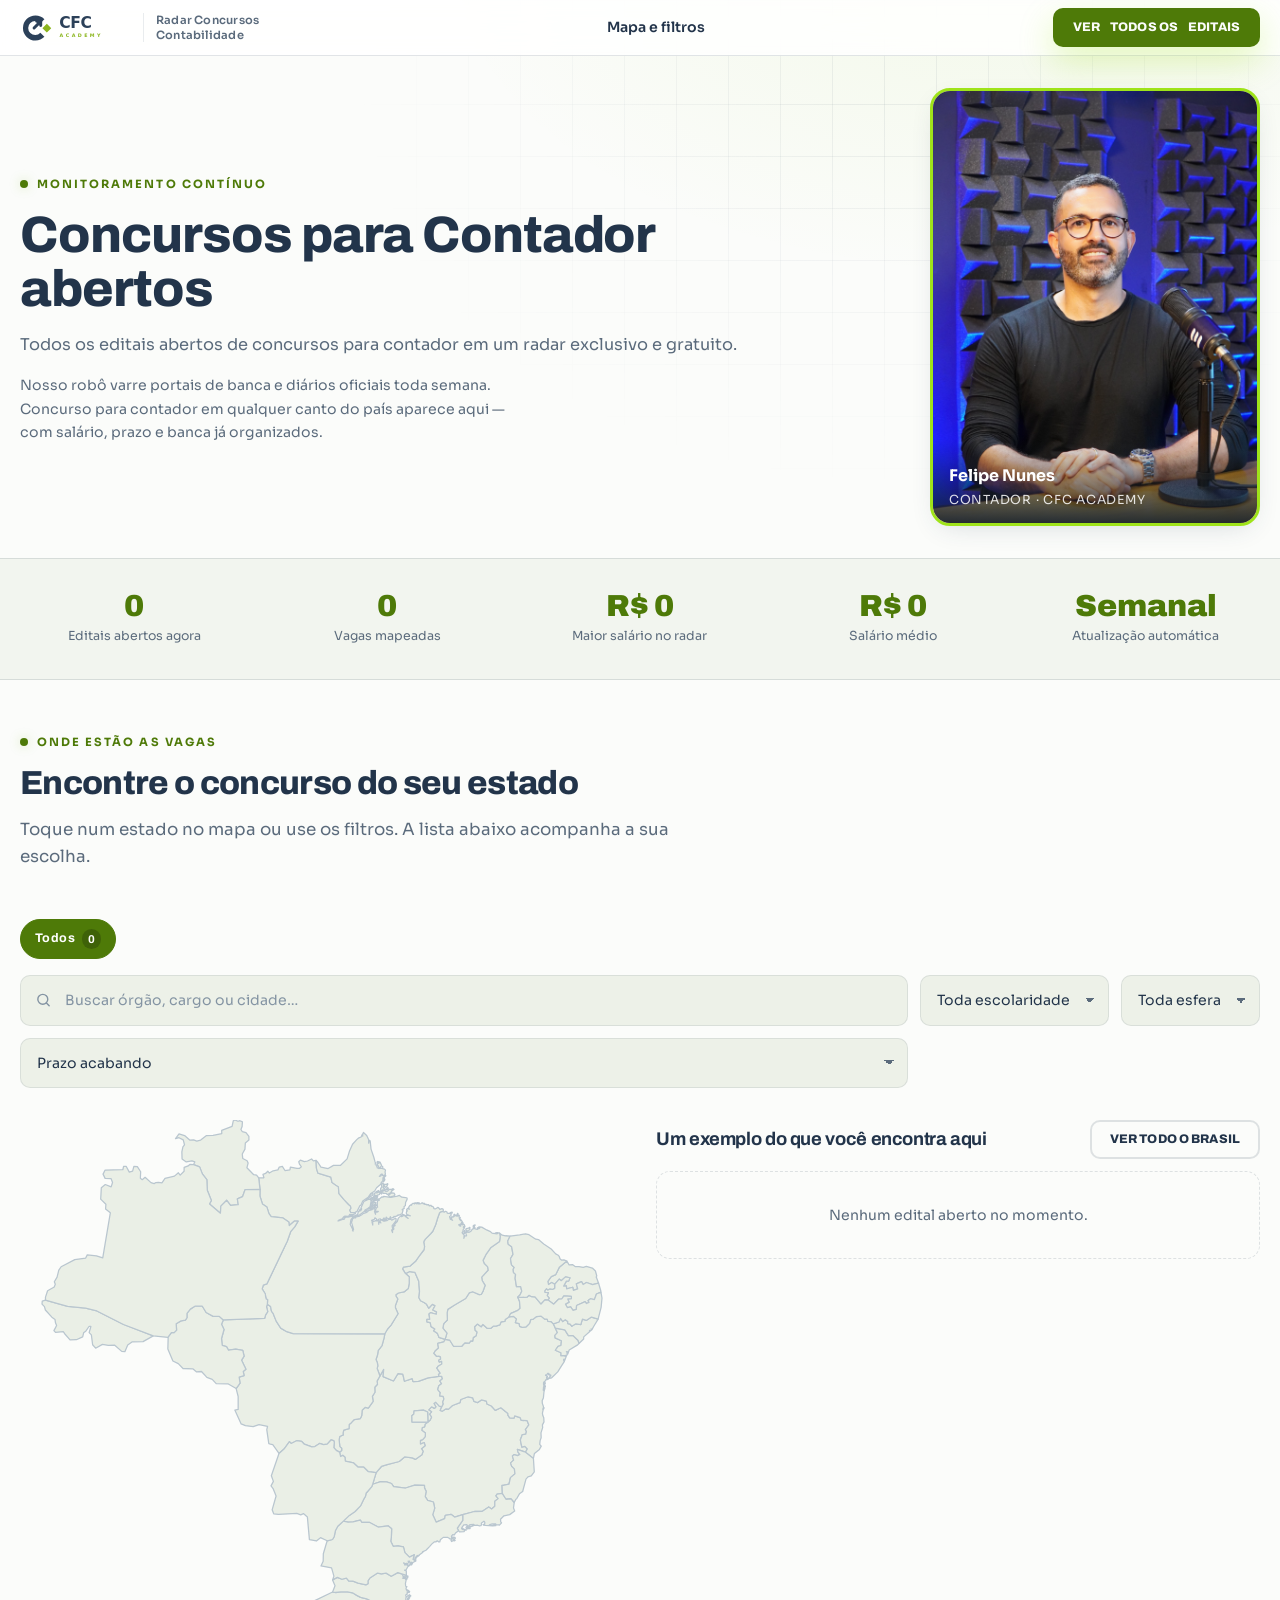
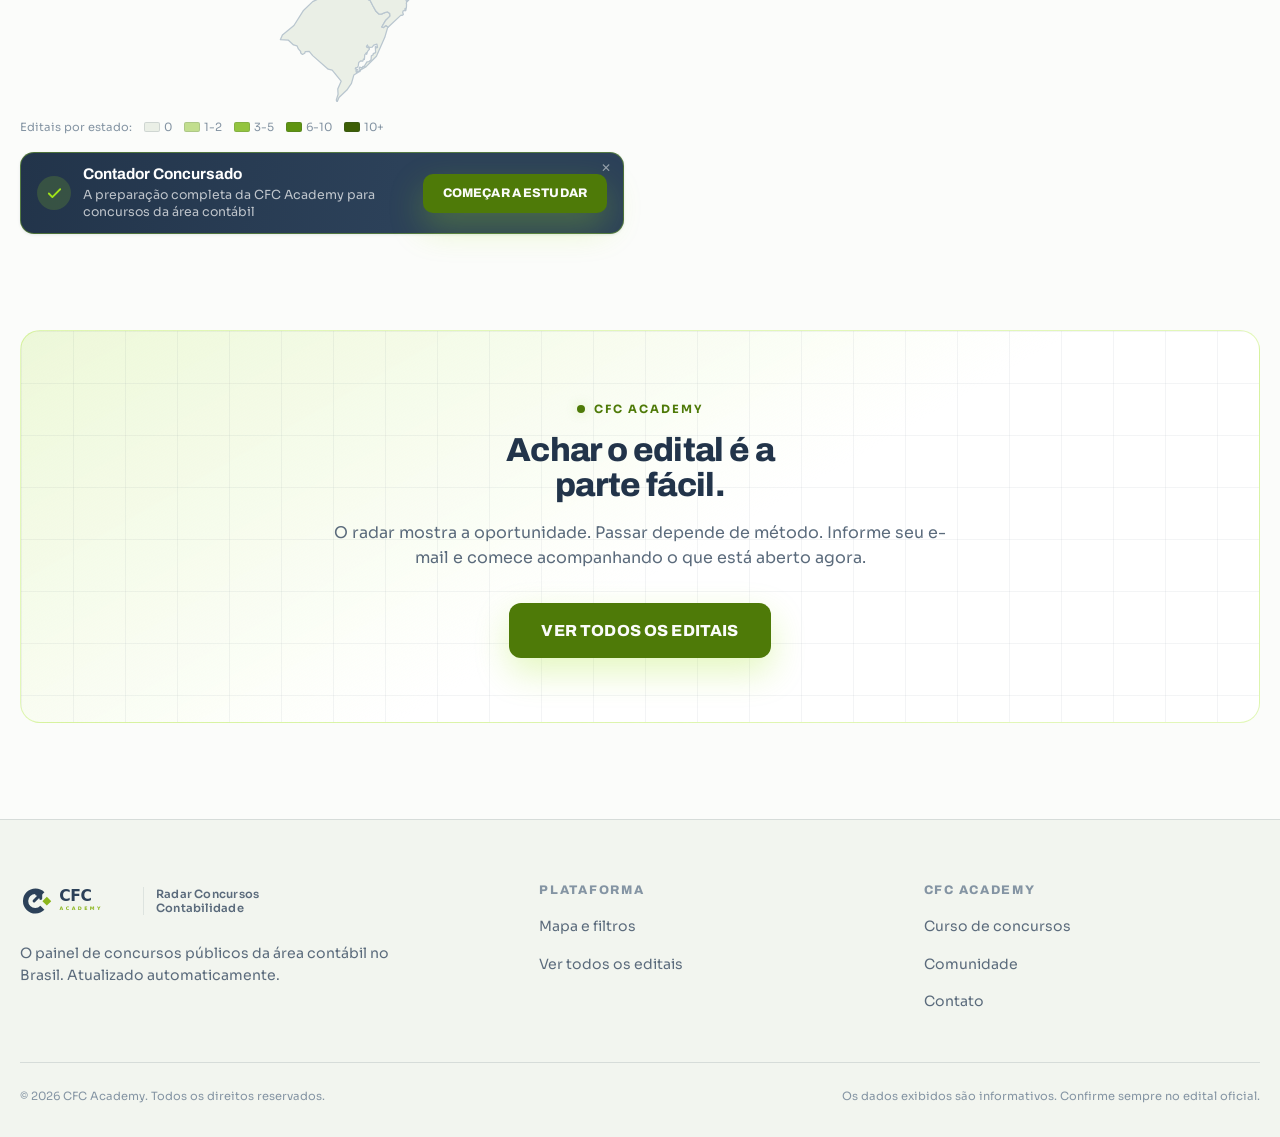
==== commit 3d8c983d: "feat(site): adiciona card de salário médio na faixa de números Calculado só sobre editais com salári" ====
--- a/index.html
+++ b/index.html
@@ -92,6 +92,7 @@
     <div><div class="n num" id="s-abertos">0</div><div class="l">Editais abertos agora</div></div>
     <div><div class="n num" id="s-vagas">0</div><div class="l">Vagas mapeadas</div></div>
     <div><div class="n num" id="s-salario">R$ 0</div><div class="l">Maior salário no radar</div></div>
+    <div><div class="n num" id="s-salario-medio">R$ 0</div><div class="l">Salário médio</div></div>
     <div><div class="n num">Semanal</div><div class="l">Atualização automática</div></div>
   </div>
 </section>
--- a/css/app.css
+++ b/css/app.css
@@ -208,7 +208,7 @@
    ============================================================ */
 .strip{border-block:1px solid var(--linha);background:var(--preto-2)}
 .strip .container{
-  display:grid;grid-template-columns:repeat(4,1fr);gap:var(--s-5);
+  display:grid;grid-template-columns:repeat(5,1fr);gap:var(--s-5);
   padding:var(--s-6) 0;text-align:center;
 }
 .strip .n{
@@ -736,7 +736,7 @@
 @media (max-width:960px){
   .hero .lead{max-width:none}
   .rodape-grid{grid-template-columns:1fr 1fr;gap:var(--s-6)}
-  .strip .container{grid-template-columns:repeat(2,1fr);gap:var(--s-6)}
+  .strip .container{grid-template-columns:repeat(3,1fr);gap:var(--s-6)}
 }
 
 @media (max-width:760px){
